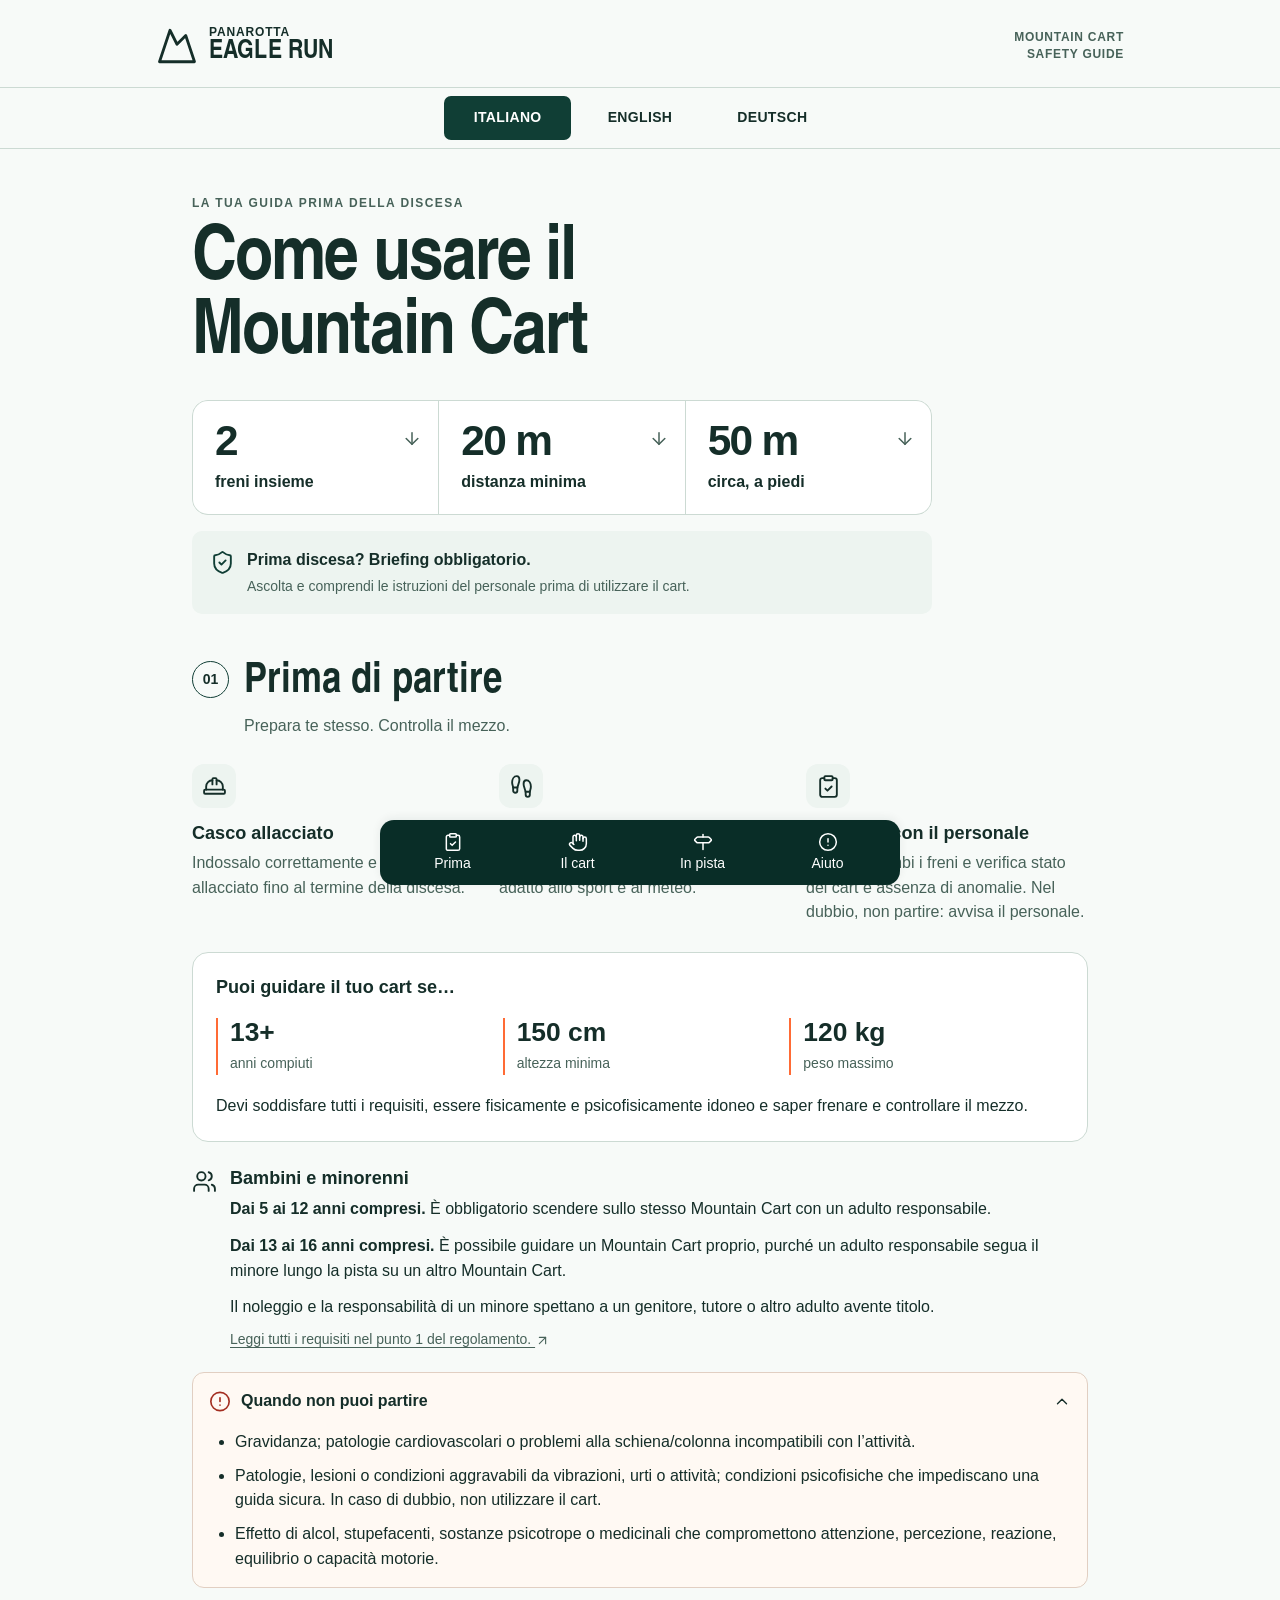
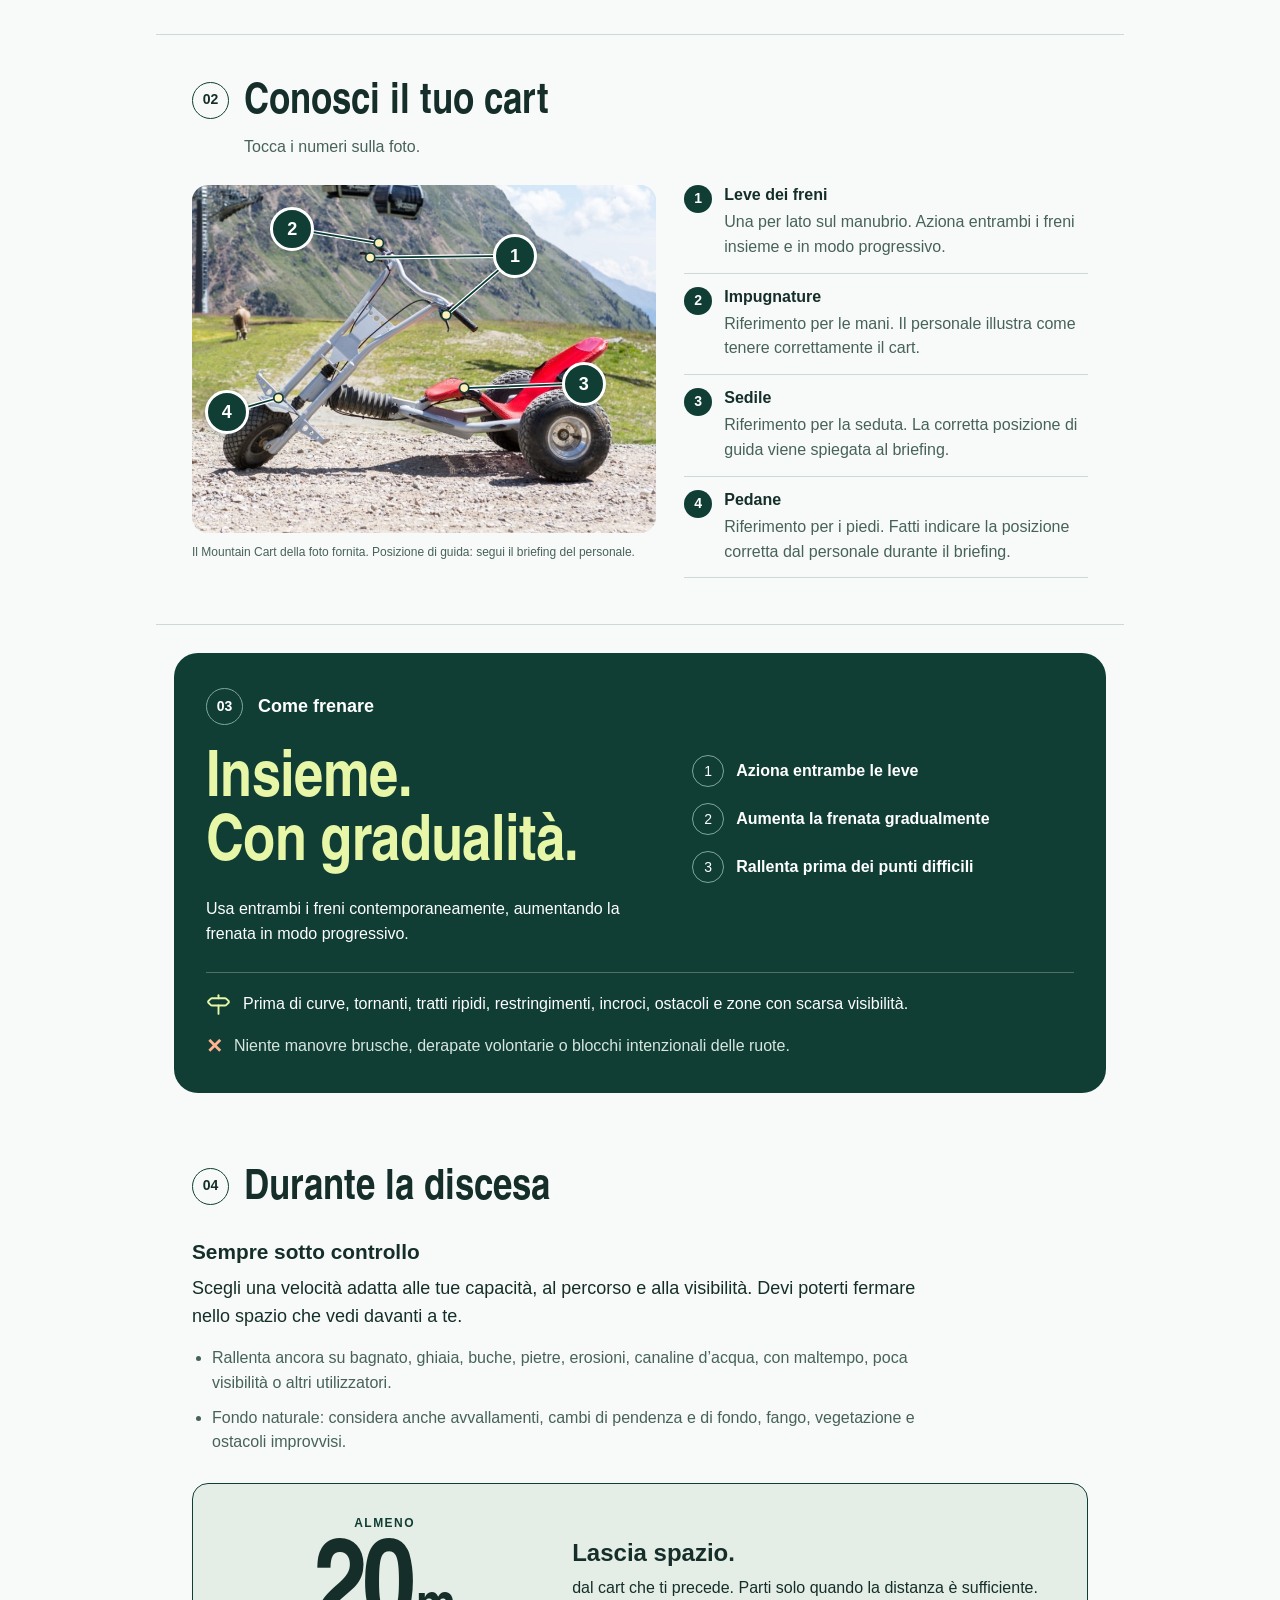
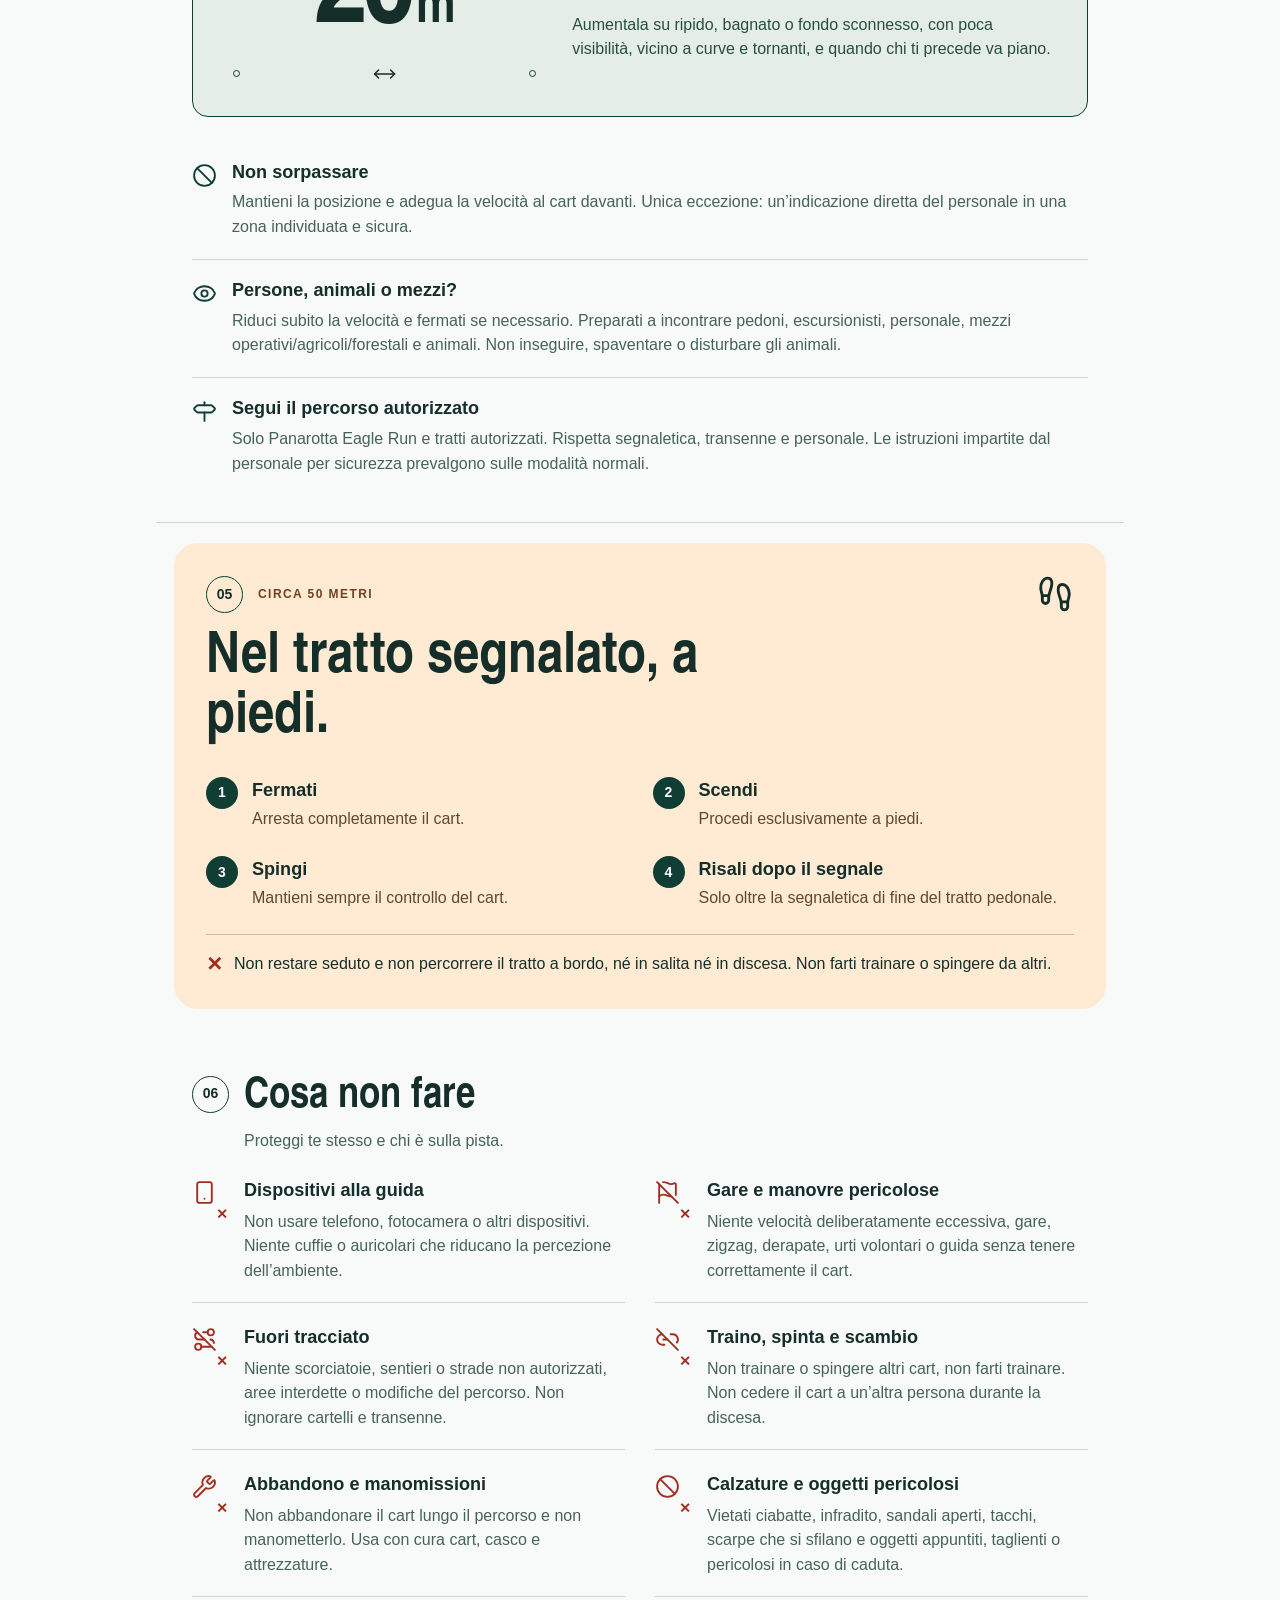
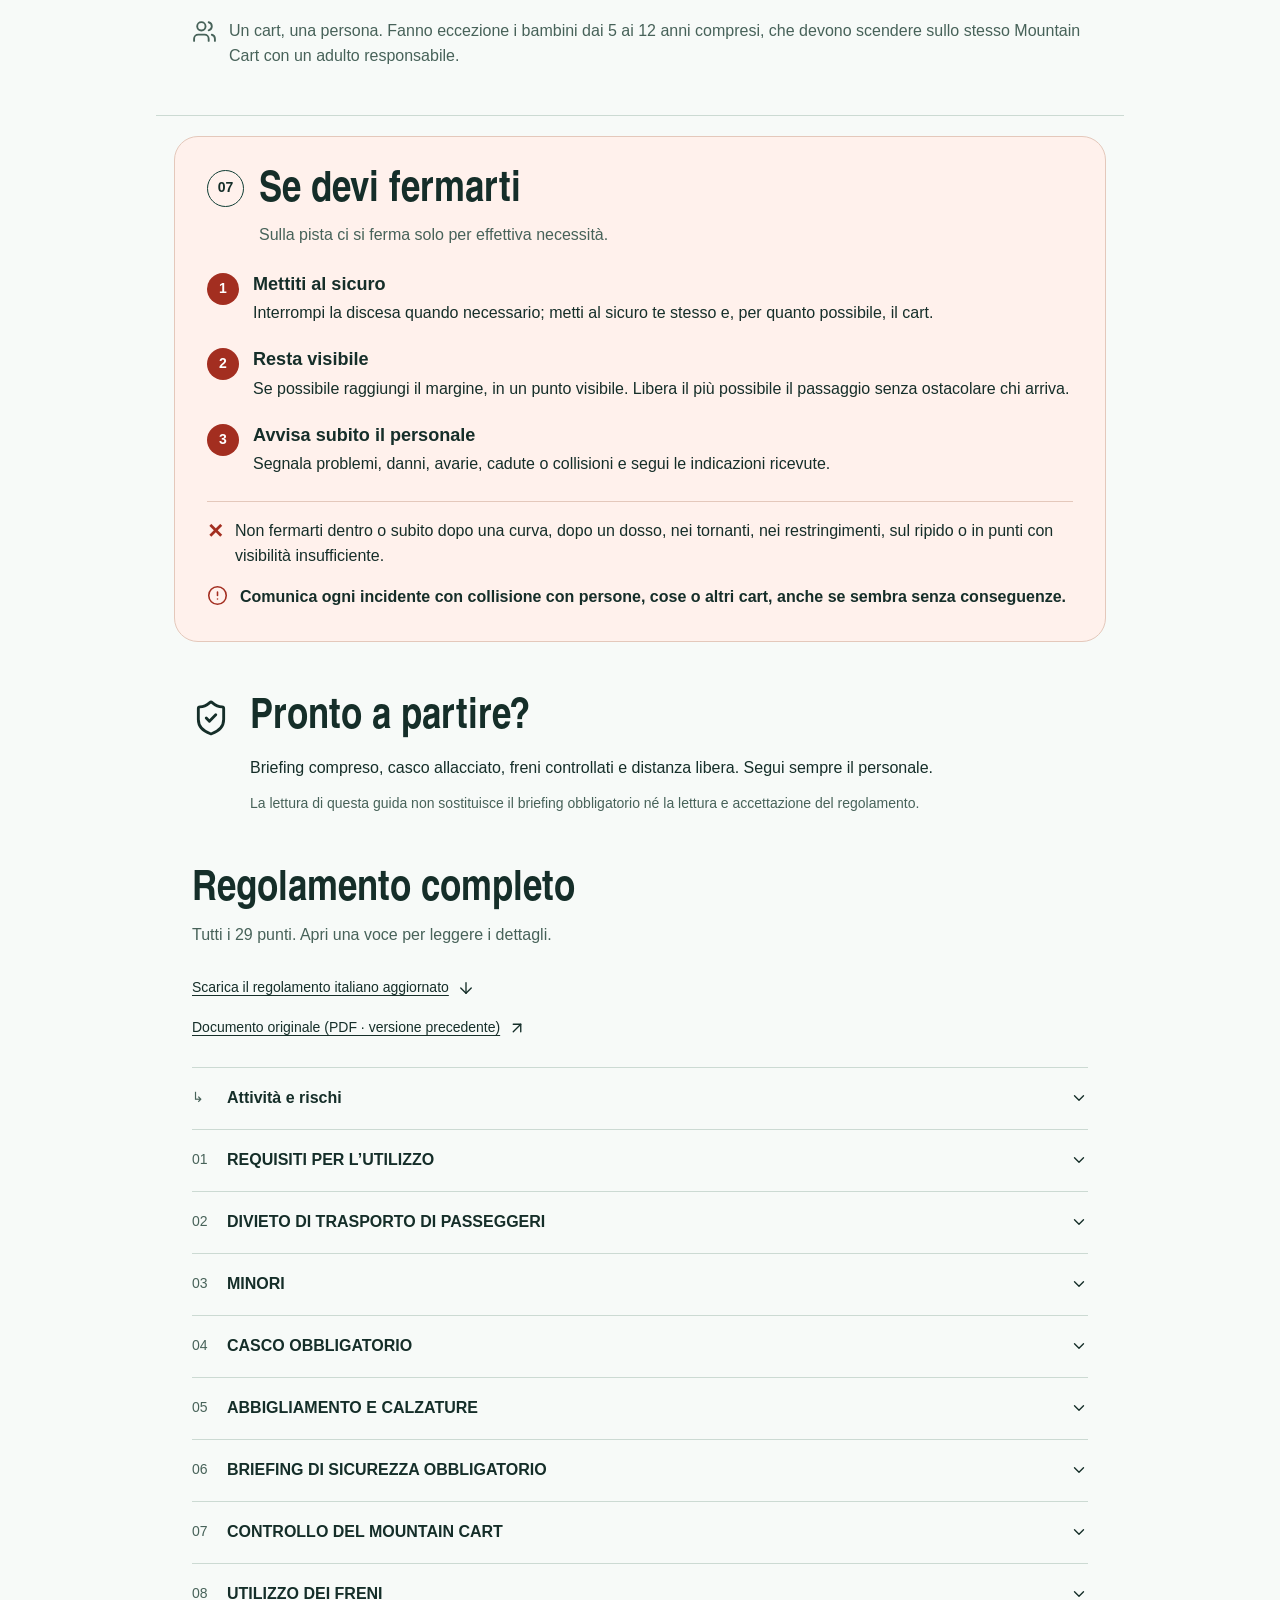
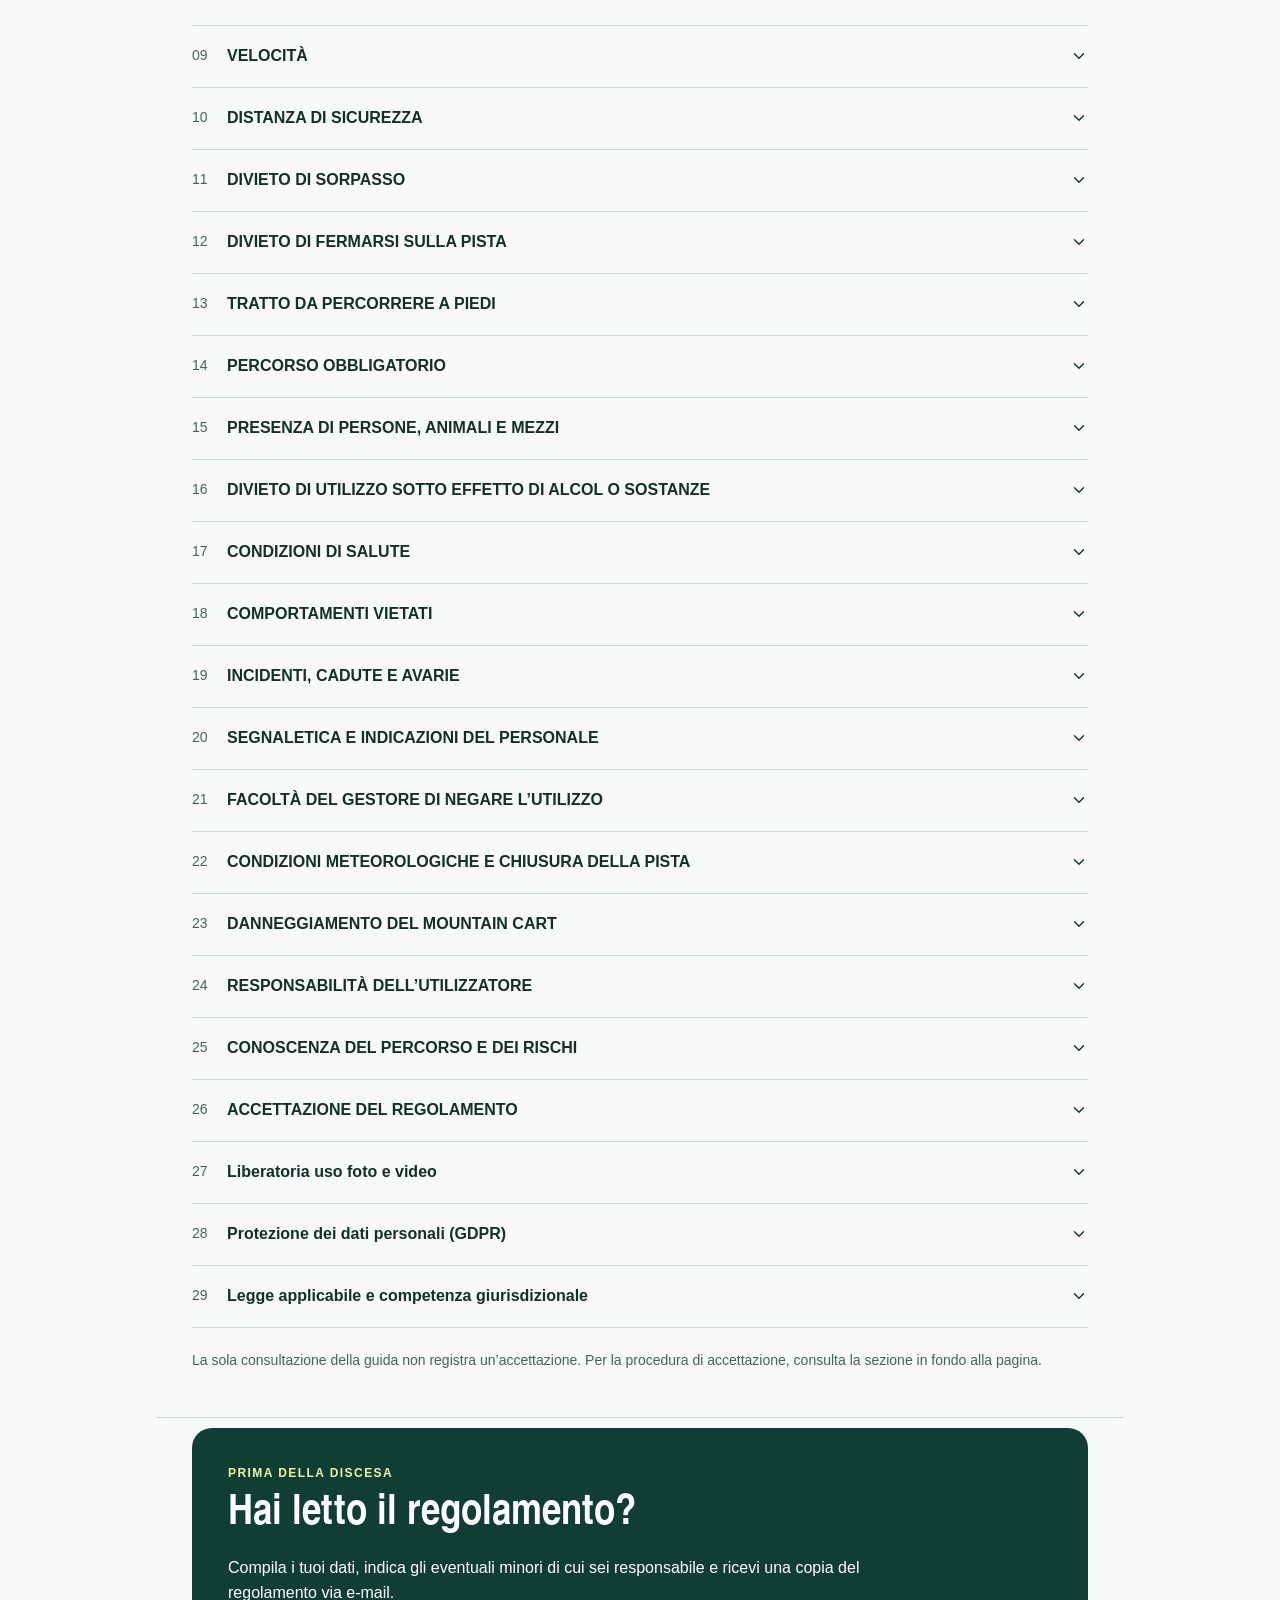
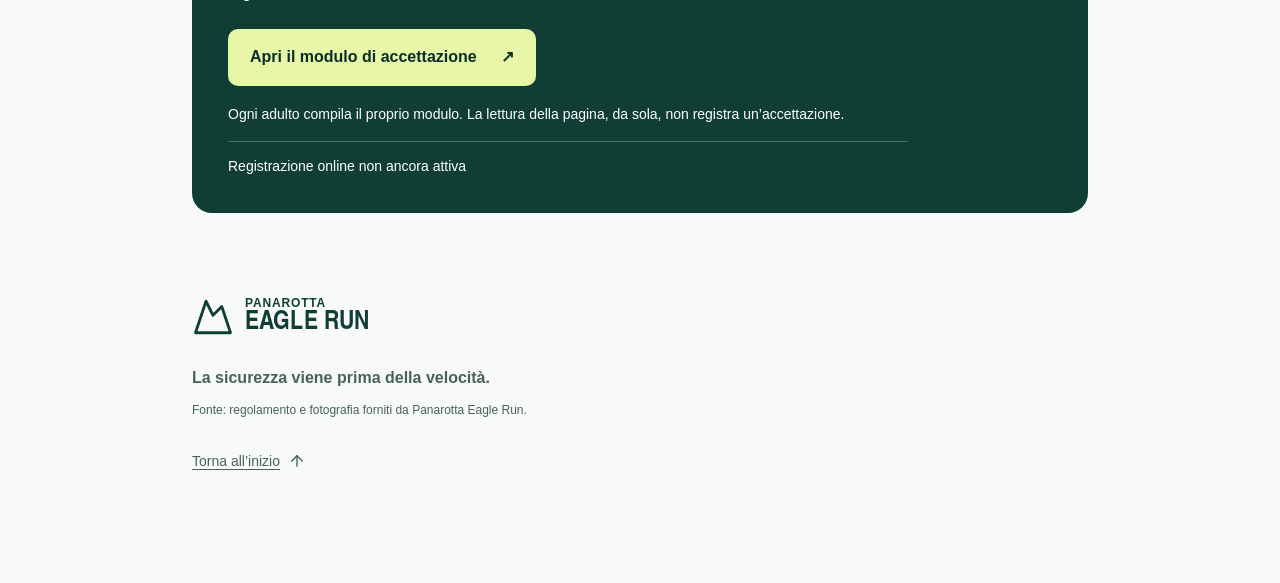
==== index.html @ 6f147e6d "Panarotta Eagle Run: guida, regolamento e modulo di accettazione con consenso foto/video" ====
<!doctype html>
<html lang="it">
<head><meta charset="utf-8"><meta name="viewport" content="width=device-width,initial-scale=1,viewport-fit=cover"><meta name="theme-color" content="#103e35"><meta name="description" content="Le istruzioni essenziali della Panarotta Eagle Run. Preparazione, freni, distanza e sicurezza, in tre lingue."><meta name="robots" content="noindex,nofollow"><title>Come usare il Mountain Cart | Panarotta Eagle Run</title><link rel="stylesheet" href="styles.css"><link rel="stylesheet" href="registration.css"><link rel="icon" href="assets/favicon.svg" type="image/svg+xml"></head>
<body id="top"><a class="skip-link" href="#before">Vai alle istruzioni</a>
<header class="masthead"><a href="index.html" class="brand" aria-label="Panarotta Eagle Run"><svg class="icon" viewBox="0 0 24 24" fill="none" stroke="currentColor" stroke-width="1.8" stroke-linecap="round" stroke-linejoin="round" aria-hidden="true"><path d="m8 3 4 8 5-5 5 15H2L8 3z"/></svg><span>PANAROTTA<strong>EAGLE RUN</strong></span></a><span class="masthead-label">MOUNTAIN CART<br>SAFETY GUIDE</span></header>
<div class="language-bar"><nav class="languages" aria-label="Italiano | English | Deutsch"><a lang="it" hreflang="it" href="index.html" aria-current="page">ITALIANO</a><a lang="en" hreflang="en" href="en.html">ENGLISH</a><a lang="de" hreflang="de" href="de.html">DEUTSCH</a></nav></div>
<main>
<section class="intro"><div class="eyebrow">LA TUA GUIDA PRIMA DELLA DISCESA</div><h1>Come usare il<br>Mountain Cart</h1><div class="quick-rules"><a href="#brakes"><strong>2</strong><span>freni insieme</span><svg class="icon" viewBox="0 0 24 24" fill="none" stroke="currentColor" stroke-width="1.8" stroke-linecap="round" stroke-linejoin="round" aria-hidden="true"><path d="M12 5v14"/><path d="m19 12-7 7-7-7"/></svg></a><a href="#distance"><strong>20 m</strong><span>distanza minima</span><svg class="icon" viewBox="0 0 24 24" fill="none" stroke="currentColor" stroke-width="1.8" stroke-linecap="round" stroke-linejoin="round" aria-hidden="true"><path d="M12 5v14"/><path d="m19 12-7 7-7-7"/></svg></a><a href="#walk"><strong>50 m</strong><span>circa, a piedi</span><svg class="icon" viewBox="0 0 24 24" fill="none" stroke="currentColor" stroke-width="1.8" stroke-linecap="round" stroke-linejoin="round" aria-hidden="true"><path d="M12 5v14"/><path d="m19 12-7 7-7-7"/></svg></a></div><a class="briefing" href="#before"><svg class="icon" viewBox="0 0 24 24" fill="none" stroke="currentColor" stroke-width="1.8" stroke-linecap="round" stroke-linejoin="round" aria-hidden="true"><path d="M20 13c0 5-3.5 7.5-7.66 8.95a1 1 0 0 1-.67-.01C7.5 20.5 4 18 4 13V6a1 1 0 0 1 1-1c2 0 4.5-1.2 6.24-2.72a1.17 1.17 0 0 1 1.52 0C14.51 3.81 17 5 19 5a1 1 0 0 1 1 1z"/><path d="m9 12 2 2 4-4"/></svg><span><strong>Prima discesa? Briefing obbligatorio.</strong><span>Ascolta e comprendi le istruzioni del personale prima di utilizzare il cart.</span></span></a></section>

<section id="before" class="section" data-source="1 2 3 4 5 6 7 16 17 26"><div class="section-heading"><span class="section-number">01</span><div><h2>Prima di partire</h2><p>Prepara te stesso. Controlla il mezzo.</p></div></div>
<div class="checklist "><article class="check-row"><span class="icon-tile"><svg class="icon" viewBox="0 0 24 24" fill="none" stroke="currentColor" stroke-width="1.8" stroke-linecap="round" stroke-linejoin="round" aria-hidden="true"><path d="M10 10V5a1 1 0 0 1 1-1h2a1 1 0 0 1 1 1v5"/><path d="M14 6a6 6 0 0 1 6 6v3"/><path d="M4 15v-3a6 6 0 0 1 6-6"/><rect x="2" y="15" width="20" height="4" rx="1"/></svg></span><div><h3>Casco allacciato</h3><p>Indossalo correttamente e tienilo allacciato fino al termine della discesa.</p></div><span class="tick" aria-hidden="true">✓</span></article><article class="check-row"><span class="icon-tile"><svg class="icon" viewBox="0 0 24 24" fill="none" stroke="currentColor" stroke-width="1.8" stroke-linecap="round" stroke-linejoin="round" aria-hidden="true"><path d="M4 16v-2.38C4 11.5 2.97 10.5 3 8c.03-2.72 1.49-6 4.5-6C9.37 2 10 3.8 10 5.5c0 3.11-2 5.66-2 8.68V16a2 2 0 1 1-4 0Z"/><path d="M20 20v-2.38c0-2.12 1.03-3.12 1-5.62-.03-2.72-1.49-6-4.5-6C14.63 6 14 7.8 14 9.5c0 3.11 2 5.66 2 8.68V20a2 2 0 1 0 4 0Z"/><path d="M16 17h4"/><path d="M4 13h4"/></svg></span><div><h3>Scarpe chiuse e robuste</h3><p>Ben fissate al piede. Abbigliamento adatto allo sport e al meteo.</p></div><span class="tick" aria-hidden="true">✓</span></article><article class="check-row"><span class="icon-tile"><svg class="icon" viewBox="0 0 24 24" fill="none" stroke="currentColor" stroke-width="1.8" stroke-linecap="round" stroke-linejoin="round" aria-hidden="true"><rect width="8" height="4" x="8" y="2" rx="1" ry="1"/><path d="M16 4h2a2 2 0 0 1 2 2v14a2 2 0 0 1-2 2H6a2 2 0 0 1-2-2V6a2 2 0 0 1 2-2h2"/><path d="m9 14 2 2 4-4"/></svg></span><div><h3>Controllo con il personale</h3><p>Prova entrambi i freni e verifica stato del cart e assenza di anomalie. Nel dubbio, non partire: avvisa il personale.</p></div><span class="tick" aria-hidden="true">✓</span></article></div>
<div class="requirements-panel"><h3>Puoi guidare il tuo cart se…</h3><div class="requirements"><div><strong>13+</strong><span>anni compiuti</span></div><div><strong>150 cm</strong><span>altezza minima</span></div><div><strong>120 kg</strong><span>peso massimo</span></div></div><p>Devi soddisfare tutti i requisiti, essere fisicamente e psicofisicamente idoneo e saper frenare e controllare il mezzo.</p></div>
<aside class="minors-note"><svg class="icon" viewBox="0 0 24 24" fill="none" stroke="currentColor" stroke-width="1.8" stroke-linecap="round" stroke-linejoin="round" aria-hidden="true"><path d="M16 21v-2a4 4 0 0 0-4-4H6a4 4 0 0 0-4 4v2"/><path d="M16 3.128a4 4 0 0 1 0 7.744"/><path d="M22 21v-2a4 4 0 0 0-3-3.87"/><circle cx="9" cy="7" r="4"/></svg><div><h3>Bambini e minorenni</h3><p><strong>Dai 5 ai 12 anni compresi.</strong> È obbligatorio scendere sullo stesso Mountain Cart con un adulto responsabile.</p><p><strong>Dai 13 ai 16 anni compresi.</strong> È possibile guidare un Mountain Cart proprio, purché un adulto responsabile segua il minore lungo la pista su un altro Mountain Cart.</p><p>Il noleggio e la responsabilità di un minore spettano a un genitore, tutore o altro adulto avente titolo.</p><a href="#rule-1" data-open-rule="1">Leggi tutti i requisiti nel punto 1 del regolamento. <svg class="icon" viewBox="0 0 24 24" fill="none" stroke="currentColor" stroke-width="1.8" stroke-linecap="round" stroke-linejoin="round" aria-hidden="true"><path d="M7 7h10v10"/><path d="M7 17 17 7"/></svg></a></div></aside>
<details class="health" open><summary><svg class="icon" viewBox="0 0 24 24" fill="none" stroke="currentColor" stroke-width="1.8" stroke-linecap="round" stroke-linejoin="round" aria-hidden="true"><circle cx="12" cy="12" r="10"/><line x1="12" x2="12" y1="8" y2="12"/><line x1="12" x2="12.01" y1="16" y2="16"/></svg><span>Quando non puoi partire</span><svg class="icon" viewBox="0 0 24 24" fill="none" stroke="currentColor" stroke-width="1.8" stroke-linecap="round" stroke-linejoin="round" aria-hidden="true"><path d="m6 9 6 6 6-6"/></svg></summary><div><ul><li>Gravidanza; patologie cardiovascolari o problemi alla schiena/colonna incompatibili con l’attività.</li><li>Patologie, lesioni o condizioni aggravabili da vibrazioni, urti o attività; condizioni psicofisiche che impediscano una guida sicura. In caso di dubbio, non utilizzare il cart.</li><li>Effetto di alcol, stupefacenti, sostanze psicotrope o medicinali che compromettono attenzione, percezione, reazione, equilibrio o capacità motorie.</li></ul></div></details>
</section>

<section id="cart" class="section" data-source="6 8 18"><div class="section-heading"><span class="section-number">02</span><div><h2>Conosci il tuo cart</h2><p>Tocca i numeri sulla foto.</p></div></div><div class="cart-layout"><figure class="cart-figure"><div class="photo-canvas">
 <svg class="photo-image" viewBox="320 240 800 600" role="img" aria-label="Mountain Cart della foto fornita, con telaio metallico, sedile rosso, manubrio, due leve freno e pedane anteriori."><image href="assets/mountain-cart.jpeg" width="1200" height="855"/>
 <g fill="none" stroke="#fff" stroke-width="7" stroke-linecap="round"><path d="M877 362L758 464M877 362L627 365M493 315L642 340M995 582L789 590M380 632L469 607"/></g>
 <g fill="none" stroke="#0a3b35" stroke-width="3" stroke-linecap="round"><path d="M877 362L758 464M877 362L627 365M493 315L642 340M995 582L789 590M380 632L469 607"/></g>
 <g fill="#ffefbb" stroke="#123e35" stroke-width="3"><circle cx="758" cy="464" r="8"/><circle cx="627" cy="365" r="8"/><circle cx="642" cy="340" r="8"/><circle cx="789" cy="590" r="8"/><circle cx="469" cy="607" r="8"/></g></svg>
 <a class="photo-marker" href="#part-1" style="left:69.6%;top:20.3%" aria-label="1: Leve dei freni">1</a><a class="photo-marker" href="#part-2" style="left:21.6%;top:12.5%" aria-label="2: Impugnature">2</a><a class="photo-marker" href="#part-3" style="left:84.4%;top:57%" aria-label="3: Sedile">3</a><a class="photo-marker" href="#part-4" style="left:7.5%;top:65.3%" aria-label="4: Pedane">4</a>
 </div><figcaption>Il Mountain Cart della foto fornita. Posizione di guida: segui il briefing del personale.</figcaption></figure><ol class="parts-list"><li id="part-1" tabindex="-1"><span class="part-number">1</span><div><h3>Leve dei freni</h3><p>Una per lato sul manubrio. Aziona entrambi i freni insieme e in modo progressivo.</p></div></li><li id="part-2" tabindex="-1"><span class="part-number">2</span><div><h3>Impugnature</h3><p>Riferimento per le mani. Il personale illustra come tenere correttamente il cart.</p></div></li><li id="part-3" tabindex="-1"><span class="part-number">3</span><div><h3>Sedile</h3><p>Riferimento per la seduta. La corretta posizione di guida viene spiegata al briefing.</p></div></li><li id="part-4" tabindex="-1"><span class="part-number">4</span><div><h3>Pedane</h3><p>Riferimento per i piedi. Fatti indicare la posizione corretta dal personale durante il briefing.</p></div></li></ol></div></section>

<section id="brakes" class="section brake-section" data-source="8"><div class="section-heading"><span class="section-number">03</span><h2>Come frenare</h2></div><div class="brake-layout"><div><h3 class="brake-headline">Insieme.<br>Con gradualità.</h3><p>Usa entrambi i freni contemporaneamente, aumentando la frenata in modo progressivo.</p></div><div class="brake-sequence"><div><span>1</span><strong>Aziona entrambe le leve</strong></div><div><span>2</span><strong>Aumenta la frenata gradualmente</strong></div><div><span>3</span><strong>Rallenta prima dei punti difficili</strong></div></div></div><div class="brake-before"><svg class="icon" viewBox="0 0 24 24" fill="none" stroke="currentColor" stroke-width="1.8" stroke-linecap="round" stroke-linejoin="round" aria-hidden="true"><path d="M12 13v8"/><path d="M12 3v3"/><path d="M2.354 10.354a1.207 1.207 0 0 1 0-1.708l2.06-2.06A2 2 0 0 1 5.828 6h12.344a2 2 0 0 1 1.414.586l2.06 2.06a1.207 1.207 0 0 1 0 1.708l-2.06 2.06a2 2 0 0 1-1.414.586H5.828a2 2 0 0 1-1.414-.586z"/></svg><p>Prima di curve, tornanti, tratti ripidi, restringimenti, incroci, ostacoli e zone con scarsa visibilità.</p></div><p class="no-line"><span aria-hidden="true">✕</span>Niente manovre brusche, derapate volontarie o blocchi intenzionali delle ruote.</p></section>

<section id="descent" class="section" data-source="9 10 11 14 15 20 25"><div class="section-heading"><span class="section-number">04</span><div><h2>Durante la discesa</h2></div></div><div class="speed-block"><h3>Sempre sotto controllo</h3><p>Scegli una velocità adatta alle tue capacità, al percorso e alla visibilità. Devi poterti fermare nello spazio che vedi davanti a te.</p><ul><li>Rallenta ancora su bagnato, ghiaia, buche, pietre, erosioni, canaline d’acqua, con maltempo, poca visibilità o altri utilizzatori.</li><li>Fondo naturale: considera anche avvallamenti, cambi di pendenza e di fondo, fango, vegetazione e ostacoli improvvisi.</li></ul></div>
<div id="distance" class="distance-panel"><div class="distance-core"><span class="eyebrow">ALMENO</span><strong>20<span>m</span></strong><div class="distance-line"><span></span><svg class="icon" viewBox="0 0 24 24" fill="none" stroke="currentColor" stroke-width="1.8" stroke-linecap="round" stroke-linejoin="round" aria-hidden="true"><path d="m18 8 4 4-4 4"/><path d="M2 12h20"/><path d="m6 8-4 4 4 4"/></svg><span></span></div></div><div><h3>Lascia spazio.</h3><p>dal cart che ti precede. Parti solo quando la distanza è sufficiente.</p><p class="distance-more">Aumentala su ripido, bagnato o fondo sconnesso, con poca visibilità, vicino a curve e tornanti, e quando chi ti precede va piano.</p></div></div>
<div class="trail-rules"><article><svg class="icon" viewBox="0 0 24 24" fill="none" stroke="currentColor" stroke-width="1.8" stroke-linecap="round" stroke-linejoin="round" aria-hidden="true"><circle cx="12" cy="12" r="10"/><path d="M4.929 4.929 19.07 19.071"/></svg><div><h3>Non sorpassare</h3><p>Mantieni la posizione e adegua la velocità al cart davanti. Unica eccezione: un’indicazione diretta del personale in una zona individuata e sicura.</p></div></article><article><svg class="icon" viewBox="0 0 24 24" fill="none" stroke="currentColor" stroke-width="1.8" stroke-linecap="round" stroke-linejoin="round" aria-hidden="true"><path d="M2.062 12.348a1 1 0 0 1 0-.696 10.75 10.75 0 0 1 19.876 0 1 1 0 0 1 0 .696 10.75 10.75 0 0 1-19.876 0"/><circle cx="12" cy="12" r="3"/></svg><div><h3>Persone, animali o mezzi?</h3><p>Riduci subito la velocità e fermati se necessario. Preparati a incontrare pedoni, escursionisti, personale, mezzi operativi/agricoli/forestali e animali. Non inseguire, spaventare o disturbare gli animali.</p></div></article><article><svg class="icon" viewBox="0 0 24 24" fill="none" stroke="currentColor" stroke-width="1.8" stroke-linecap="round" stroke-linejoin="round" aria-hidden="true"><path d="M12 13v8"/><path d="M12 3v3"/><path d="M2.354 10.354a1.207 1.207 0 0 1 0-1.708l2.06-2.06A2 2 0 0 1 5.828 6h12.344a2 2 0 0 1 1.414.586l2.06 2.06a1.207 1.207 0 0 1 0 1.708l-2.06 2.06a2 2 0 0 1-1.414.586H5.828a2 2 0 0 1-1.414-.586z"/></svg><div><h3>Segui il percorso autorizzato</h3><p>Solo Panarotta Eagle Run e tratti autorizzati. Rispetta segnaletica, transenne e personale. Le istruzioni impartite dal personale per sicurezza prevalgono sulle modalità normali.</p></div></article></div></section>

<section id="walk" class="section walk-section" data-source="13"><div class="section-heading"><span class="section-number">05</span><span class="eyebrow">CIRCA 50 METRI</span><svg class="icon" viewBox="0 0 24 24" fill="none" stroke="currentColor" stroke-width="1.8" stroke-linecap="round" stroke-linejoin="round" aria-hidden="true"><path d="M4 16v-2.38C4 11.5 2.97 10.5 3 8c.03-2.72 1.49-6 4.5-6C9.37 2 10 3.8 10 5.5c0 3.11-2 5.66-2 8.68V16a2 2 0 1 1-4 0Z"/><path d="M20 20v-2.38c0-2.12 1.03-3.12 1-5.62-.03-2.72-1.49-6-4.5-6C14.63 6 14 7.8 14 9.5c0 3.11 2 5.66 2 8.68V20a2 2 0 1 0 4 0Z"/><path d="M16 17h4"/><path d="M4 13h4"/></svg></div><h2>Nel tratto segnalato, a piedi.</h2><ol class="walk-steps"><li><span>1</span><div><h3>Fermati</h3><p>Arresta completamente il cart.</p></div></li><li><span>2</span><div><h3>Scendi</h3><p>Procedi esclusivamente a piedi.</p></div></li><li><span>3</span><div><h3>Spingi</h3><p>Mantieni sempre il controllo del cart.</p></div></li><li><span>4</span><div><h3>Risali dopo il segnale</h3><p>Solo oltre la segnaletica di fine del tratto pedonale.</p></div></li></ol><p class="no-line"><span aria-hidden="true">✕</span>Non restare seduto e non percorrere il tratto a bordo, né in salita né in discesa. Non farti trainare o spingere da altri.</p></section>

<section id="dont" class="section" data-source="2 5 8 11 13 14 16 18 23"><div class="section-heading"><span class="section-number">06</span><div><h2>Cosa non fare</h2><p>Proteggi te stesso e chi è sulla pista.</p></div></div><div class="bans-grid"><article class="ban-card"><span class="ban-icon"><svg class="icon" viewBox="0 0 24 24" fill="none" stroke="currentColor" stroke-width="1.8" stroke-linecap="round" stroke-linejoin="round" aria-hidden="true"><rect width="14" height="20" x="5" y="2" rx="2" ry="2"/><path d="M12 18h.01"/></svg><span aria-hidden="true">✕</span></span><div><h3>Dispositivi alla guida</h3><p>Non usare telefono, fotocamera o altri dispositivi. Niente cuffie o auricolari che riducano la percezione dell’ambiente.</p></div></article><article class="ban-card"><span class="ban-icon"><svg class="icon" viewBox="0 0 24 24" fill="none" stroke="currentColor" stroke-width="1.8" stroke-linecap="round" stroke-linejoin="round" aria-hidden="true"><path d="M16 16c-3 0-5-2-8-2a6 6 0 0 0-4 1.528"/><path d="m2 2 20 20"/><path d="M4 22V4"/><path d="M7.656 2H8c3 0 5 2 7.333 2q2 0 3.067-.8A1 1 0 0 1 20 4v10.347"/></svg><span aria-hidden="true">✕</span></span><div><h3>Gare e manovre pericolose</h3><p>Niente velocità deliberatamente eccessiva, gare, zigzag, derapate, urti volontari o guida senza tenere correttamente il cart.</p></div></article><article class="ban-card"><span class="ban-icon"><svg class="icon" viewBox="0 0 24 24" fill="none" stroke="currentColor" stroke-width="1.8" stroke-linecap="round" stroke-linejoin="round" aria-hidden="true"><circle cx="6" cy="19" r="3"/><path d="M9 19h8.5c.4 0 .9-.1 1.3-.2"/><path d="M5.2 5.2A3.5 3.53 0 0 0 6.5 12H12"/><path d="m2 2 20 20"/><path d="M21 15.3a3.5 3.5 0 0 0-3.3-3.3"/><path d="M15 5h-4.3"/><circle cx="18" cy="5" r="3"/></svg><span aria-hidden="true">✕</span></span><div><h3>Fuori tracciato</h3><p>Niente scorciatoie, sentieri o strade non autorizzati, aree interdette o modifiche del percorso. Non ignorare cartelli e transenne.</p></div></article><article class="ban-card"><span class="ban-icon"><svg class="icon" viewBox="0 0 24 24" fill="none" stroke="currentColor" stroke-width="1.8" stroke-linecap="round" stroke-linejoin="round" aria-hidden="true"><path d="M9 17H7A5 5 0 0 1 7 7"/><path d="M15 7h2a5 5 0 0 1 4 8"/><line x1="8" x2="12" y1="12" y2="12"/><line x1="2" x2="22" y1="2" y2="22"/></svg><span aria-hidden="true">✕</span></span><div><h3>Traino, spinta e scambio</h3><p>Non trainare o spingere altri cart, non farti trainare. Non cedere il cart a un’altra persona durante la discesa.</p></div></article><article class="ban-card"><span class="ban-icon"><svg class="icon" viewBox="0 0 24 24" fill="none" stroke="currentColor" stroke-width="1.8" stroke-linecap="round" stroke-linejoin="round" aria-hidden="true"><path d="M14.7 6.3a1 1 0 0 0 0 1.4l1.6 1.6a1 1 0 0 0 1.4 0l3.106-3.105c.32-.322.863-.22.983.218a6 6 0 0 1-8.259 7.057l-7.91 7.91a1 1 0 0 1-2.999-3l7.91-7.91a6 6 0 0 1 7.057-8.259c.438.12.54.662.219.984z"/></svg><span aria-hidden="true">✕</span></span><div><h3>Abbandono e manomissioni</h3><p>Non abbandonare il cart lungo il percorso e non manometterlo. Usa con cura cart, casco e attrezzature.</p></div></article><article class="ban-card"><span class="ban-icon"><svg class="icon" viewBox="0 0 24 24" fill="none" stroke="currentColor" stroke-width="1.8" stroke-linecap="round" stroke-linejoin="round" aria-hidden="true"><circle cx="12" cy="12" r="10"/><path d="M4.929 4.929 19.07 19.071"/></svg><span aria-hidden="true">✕</span></span><div><h3>Calzature e oggetti pericolosi</h3><p>Vietati ciabatte, infradito, sandali aperti, tacchi, scarpe che si sfilano e oggetti appuntiti, taglienti o pericolosi in caso di caduta.</p></div></article></div><p class="passengers"><svg class="icon" viewBox="0 0 24 24" fill="none" stroke="currentColor" stroke-width="1.8" stroke-linecap="round" stroke-linejoin="round" aria-hidden="true"><path d="M16 21v-2a4 4 0 0 0-4-4H6a4 4 0 0 0-4 4v2"/><path d="M16 3.128a4 4 0 0 1 0 7.744"/><path d="M22 21v-2a4 4 0 0 0-3-3.87"/><circle cx="9" cy="7" r="4"/></svg>Un cart, una persona. Fanno eccezione i bambini dai 5 ai 12 anni compresi, che devono scendere sullo stesso Mountain Cart con un adulto responsabile.</p></section>

<section id="help" class="section help-section" data-source="12 19 23"><div class="section-heading"><span class="section-number">07</span><div><h2>Se devi fermarti</h2><p>Sulla pista ci si ferma solo per effettiva necessità.</p></div></div><ol class="help-steps"><li><span>1</span><div><h3>Mettiti al sicuro</h3><p>Interrompi la discesa quando necessario; metti al sicuro te stesso e, per quanto possibile, il cart.</p></div></li><li><span>2</span><div><h3>Resta visibile</h3><p>Se possibile raggiungi il margine, in un punto visibile. Libera il più possibile il passaggio senza ostacolare chi arriva.</p></div></li><li><span>3</span><div><h3>Avvisa subito il personale</h3><p>Segnala problemi, danni, avarie, cadute o collisioni e segui le indicazioni ricevute.</p></div></li></ol><p class="no-line"><span aria-hidden="true">✕</span>Non fermarti dentro o subito dopo una curva, dopo un dosso, nei tornanti, nei restringimenti, sul ripido o in punti con visibilità insufficiente.</p><p class="incident-note"><svg class="icon" viewBox="0 0 24 24" fill="none" stroke="currentColor" stroke-width="1.8" stroke-linecap="round" stroke-linejoin="round" aria-hidden="true"><circle cx="12" cy="12" r="10"/><line x1="12" x2="12" y1="8" y2="12"/><line x1="12" x2="12.01" y1="16" y2="16"/></svg>Comunica ogni incidente con collisione con persone, cose o altri cart, anche se sembra senza conseguenze.</p></section>

<section class="ready-section" data-source="4 6 7 10 20 26"><svg class="icon" viewBox="0 0 24 24" fill="none" stroke="currentColor" stroke-width="1.8" stroke-linecap="round" stroke-linejoin="round" aria-hidden="true"><path d="M20 13c0 5-3.5 7.5-7.66 8.95a1 1 0 0 1-.67-.01C7.5 20.5 4 18 4 13V6a1 1 0 0 1 1-1c2 0 4.5-1.2 6.24-2.72a1.17 1.17 0 0 1 1.52 0C14.51 3.81 17 5 19 5a1 1 0 0 1 1 1z"/><path d="m9 12 2 2 4-4"/></svg><div><h2>Pronto a partire?</h2><p>Briefing compreso, casco allacciato, freni controllati e distanza libera. Segui sempre il personale.</p><p class="muted">La lettura di questa guida non sostituisce il briefing obbligatorio né la lettura e accettazione del regolamento.</p></div></section>

<section id="rules" class="section regulations"><div class="section-heading"><div><h2>Regolamento completo</h2><p>Tutti i 29 punti. Apri una voce per leggere i dettagli.</p></div></div><div class="source-links"><a href="assets/regolamento-trascrizione.md" download>Scarica il regolamento italiano aggiornato <svg class="icon" viewBox="0 0 24 24" fill="none" stroke="currentColor" stroke-width="1.8" stroke-linecap="round" stroke-linejoin="round" aria-hidden="true"><path d="M12 5v14"/><path d="m19 12-7 7-7-7"/></svg></a><a href="assets/regolamento-originale.pdf" target="_blank" rel="noopener">Documento originale (PDF · versione precedente) <svg class="icon" viewBox="0 0 24 24" fill="none" stroke="currentColor" stroke-width="1.8" stroke-linecap="round" stroke-linejoin="round" aria-hidden="true"><path d="M7 7h10v10"/><path d="M7 17 17 7"/></svg></a></div><details class="rule"><summary><span class="rule-number">↳</span><span>Attività e rischi</span><svg class="icon" viewBox="0 0 24 24" fill="none" stroke="currentColor" stroke-width="1.8" stroke-linecap="round" stroke-linejoin="round" aria-hidden="true"><path d="m6 9 6 6 6-6"/></svg></summary><div class="rule-body"><p>Attività sportivo-ricreativa in ambiente montano, con rischi di caduta, collisione e infortunio. Fondo naturale prevalentemente sterrato e ghiaioso, con buche, sassi, erosioni, canaline, avvallamenti, pendenze e altri ostacoli. Guida con prudenza e responsabilità, adeguando la velocità alle tue capacità, al percorso, alla visibilità e alle altre persone. La presa in consegna comporta presa visione e accettazione del regolamento.</p></div></details><details class="rule" id="rule-1" data-source="1"><summary><span class="rule-number">01</span><span>REQUISITI PER L’UTILIZZO</span><svg class="icon" viewBox="0 0 24 24" fill="none" stroke="currentColor" stroke-width="1.8" stroke-linecap="round" stroke-linejoin="round" aria-hidden="true"><path d="m6 9 6 6 6-6"/></svg></summary><div class="rule-body"><p>La guida di un proprio Mountain Cart è consentita esclusivamente a persone che:</p><p>abbiano compiuto almeno 13 anni; abbiano un’altezza minima di 150 cm; abbiano un peso non superiore a 120 kg; siano fisicamente e psicofisicamente idonee alla conduzione del mezzo; siano in grado di utilizzare correttamente i freni e controllare autonomamente il Mountain Cart.</p><p>Età e altezza costituiscono requisiti cumulativi: devono pertanto essere rispettati entrambi.</p><p>I bambini dai 5 ai 12 anni compresi devono scendere sullo stesso Mountain Cart con un adulto responsabile.</p><p>I ragazzi dai 13 ai 16 anni compresi possono guidare un Mountain Cart proprio, purché un adulto responsabile li segua lungo la pista su un altro Mountain Cart.</p><p>È vietato affidare un Mountain Cart a persone che non soddisfino i requisiti sopra indicati.</p></div></details><details class="rule" id="rule-2" data-source="2"><summary><span class="rule-number">02</span><span>DIVIETO DI TRASPORTO DI PASSEGGERI</span><svg class="icon" viewBox="0 0 24 24" fill="none" stroke="currentColor" stroke-width="1.8" stroke-linecap="round" stroke-linejoin="round" aria-hidden="true"><path d="m6 9 6 6 6-6"/></svg></summary><div class="rule-body"><p>Ogni Mountain Cart può essere utilizzato da una sola persona, a eccezione dei bambini dai 5 ai 12 anni compresi, che devono scendere sullo stesso Mountain Cart con un adulto responsabile, come indicato al punto 1.</p></div></details><details class="rule" id="rule-3" data-source="3"><summary><span class="rule-number">03</span><span>MINORI</span><svg class="icon" viewBox="0 0 24 24" fill="none" stroke="currentColor" stroke-width="1.8" stroke-linecap="round" stroke-linejoin="round" aria-hidden="true"><path d="m6 9 6 6 6-6"/></svg></summary><div class="rule-body"><p>Il noleggio e l’assunzione di responsabilità per un utilizzatore minorenne devono essere effettuati da un genitore, tutore o altro adulto avente titolo.</p><p>L’adulto responsabile dichiara di avere verificato che il minore possieda i requisiti fisici, tecnici e psicomotori necessari per la conduzione del Mountain Cart.</p><p>Il personale può comunque negare l’accesso alla pista a un minore qualora ritenga che non sia in grado di controllare il mezzo in condizioni di sicurezza.</p></div></details><details class="rule" id="rule-4" data-source="4"><summary><span class="rule-number">04</span><span>CASCO OBBLIGATORIO</span><svg class="icon" viewBox="0 0 24 24" fill="none" stroke="currentColor" stroke-width="1.8" stroke-linecap="round" stroke-linejoin="round" aria-hidden="true"><path d="m6 9 6 6 6-6"/></svg></summary><div class="rule-body"><p>Durante l’intera percorrenza della pista è obbligatorio indossare correttamente il casco.</p><p>Il casco deve essere allacciato prima della partenza e mantenuto allacciato fino al termine della discesa.</p><p>È vietato iniziare o proseguire la discesa senza casco.</p></div></details><details class="rule" id="rule-5" data-source="5"><summary><span class="rule-number">05</span><span>ABBIGLIAMENTO E CALZATURE</span><svg class="icon" viewBox="0 0 24 24" fill="none" stroke="currentColor" stroke-width="1.8" stroke-linecap="round" stroke-linejoin="round" aria-hidden="true"><path d="m6 9 6 6 6-6"/></svg></summary><div class="rule-body"><p>È obbligatorio indossare scarpe chiuse, robuste e saldamente fissate al piede.</p><p>Sono vietati:</p><p>ciabatte; infradito; sandali aperti; scarpe con tacco; calzature che possano sfilarsi facilmente durante la guida.</p><p>È inoltre vietato portare addosso oggetti appuntiti, taglienti o comunque potenzialmente pericolosi in caso di caduta.</p><p>Si raccomanda un abbigliamento adeguato all’attività sportiva e alle condizioni meteorologiche.</p></div></details><details class="rule" id="rule-6" data-source="6"><summary><span class="rule-number">06</span><span>BRIEFING DI SICUREZZA OBBLIGATORIO</span><svg class="icon" viewBox="0 0 24 24" fill="none" stroke="currentColor" stroke-width="1.8" stroke-linecap="round" stroke-linejoin="round" aria-hidden="true"><path d="m6 9 6 6 6-6"/></svg></summary><div class="rule-body"><p>Prima della prima discesa ogni utilizzatore deve partecipare al briefing di sicurezza impartito dal personale.</p><p>Durante il briefing vengono illustrati almeno i seguenti aspetti:</p><p>modalità di utilizzo del Mountain Cart; funzionamento dei freni; corretta posizione di guida; comportamento da tenere lungo la pista; gestione della velocità; distanza di sicurezza; modalità di arresto; segnaletica presente sul percorso; comportamento da adottare nel tratto da percorrere a piedi; procedure da seguire in caso di incidente o avaria.</p><p>Non è consentito utilizzare il Mountain Cart senza avere ricevuto e compreso le istruzioni di sicurezza.</p></div></details><details class="rule" id="rule-7" data-source="7"><summary><span class="rule-number">07</span><span>CONTROLLO DEL MOUNTAIN CART</span><svg class="icon" viewBox="0 0 24 24" fill="none" stroke="currentColor" stroke-width="1.8" stroke-linecap="round" stroke-linejoin="round" aria-hidden="true"><path d="m6 9 6 6 6-6"/></svg></summary><div class="rule-body"><p>Prima della partenza l’utilizzatore deve verificare, con il supporto del personale:</p><p>il corretto funzionamento di entrambi i freni; lo stato generale del Mountain Cart; l’assenza di anomalie evidenti.</p><p>In caso di dubbio, anomalia o malfunzionamento, il Mountain Cart non deve essere utilizzato e deve essere immediatamente segnalato al personale.</p><p>Prendendo in consegna il Mountain Cart, l’utilizzatore dichiara di averne verificato il funzionamento.</p></div></details><details class="rule" id="rule-8" data-source="8"><summary><span class="rule-number">08</span><span>UTILIZZO DEI FRENI</span><svg class="icon" viewBox="0 0 24 24" fill="none" stroke="currentColor" stroke-width="1.8" stroke-linecap="round" stroke-linejoin="round" aria-hidden="true"><path d="m6 9 6 6 6-6"/></svg></summary><div class="rule-body"><p>Il Mountain Cart dispone di sistemi frenanti che devono essere utilizzati correttamente.</p><p>Durante la frenata devono essere utilizzati entrambi i freni contemporaneamente e in modo progressivo.</p><p>Sono vietate manovre brusche, volontarie derapate, blocchi intenzionali delle ruote o altre condotte che possano determinare la perdita di controllo del mezzo.</p><p>La velocità deve essere ridotta prima di curve, tornanti, tratti ripidi, restringimenti, incroci, ostacoli e zone con scarsa visibilità.</p></div></details><details class="rule" id="rule-9" data-source="9"><summary><span class="rule-number">09</span><span>VELOCITÀ</span><svg class="icon" viewBox="0 0 24 24" fill="none" stroke="currentColor" stroke-width="1.8" stroke-linecap="round" stroke-linejoin="round" aria-hidden="true"><path d="m6 9 6 6 6-6"/></svg></summary><div class="rule-body"><p>Ogni conducente deve mantenere una velocità che gli consenta di:</p><p>avere sempre il pieno controllo del Mountain Cart; arrestarsi nello spazio visibile davanti a sé; affrontare in sicurezza curve e variazioni di pendenza; reagire alla presenza improvvisa di persone, animali, mezzi o ostacoli.</p><p>La velocità deve essere ulteriormente ridotta in presenza di:</p><p>fondo bagnato; ghiaia; buche; pietre; erosioni; canaline d’acqua; scarsa visibilità; condizioni meteorologiche avverse; presenza di altri utilizzatori.</p><p>La velocità deve essere sempre adeguata alle capacità personali del conducente.</p></div></details><details class="rule" id="rule-10" data-source="10"><summary><span class="rule-number">10</span><span>DISTANZA DI SICUREZZA</span><svg class="icon" viewBox="0 0 24 24" fill="none" stroke="currentColor" stroke-width="1.8" stroke-linecap="round" stroke-linejoin="round" aria-hidden="true"><path d="m6 9 6 6 6-6"/></svg></summary><div class="rule-body"><p>È obbligatorio mantenere dal Mountain Cart che precede una distanza di sicurezza di almeno 20 metri.</p><p>La distanza deve essere ulteriormente aumentata:</p><p>sui tratti più ripidi; in presenza di fondo bagnato o sconnesso; in caso di scarsa visibilità; quando il conducente che precede procede lentamente; in prossimità di curve e tornanti.</p><p>È vietato partire prima che sia stata raggiunta una distanza sufficiente dal Mountain Cart precedente.</p></div></details><details class="rule" id="rule-11" data-source="11"><summary><span class="rule-number">11</span><span>DIVIETO DI SORPASSO</span><svg class="icon" viewBox="0 0 24 24" fill="none" stroke="currentColor" stroke-width="1.8" stroke-linecap="round" stroke-linejoin="round" aria-hidden="true"><path d="m6 9 6 6 6-6"/></svg></summary><div class="rule-body"><p>Il sorpasso è vietato lungo l’intero percorso, salvo diversa indicazione impartita direttamente dal personale in una zona specificamente individuata e sicura.</p><p>Il conducente deve mantenere la propria posizione e adeguare la velocità al Mountain Cart che lo precede.</p></div></details><details class="rule" id="rule-12" data-source="12"><summary><span class="rule-number">12</span><span>DIVIETO DI FERMARSI SULLA PISTA</span><svg class="icon" viewBox="0 0 24 24" fill="none" stroke="currentColor" stroke-width="1.8" stroke-linecap="round" stroke-linejoin="round" aria-hidden="true"><path d="m6 9 6 6 6-6"/></svg></summary><div class="rule-body"><p>È vietato fermarsi lungo il percorso salvo situazioni di effettiva necessità.</p><p>In caso di arresto obbligato, il conducente deve:</p><p>1. raggiungere, se possibile, il margine del percorso; 2. scegliere un punto chiaramente visibile dagli utilizzatori che sopraggiungono; 3. liberare quanto più possibile la carreggiata; 4. segnalare immediatamente eventuali problemi.</p><p>È assolutamente vietato fermarsi:</p><p>subito dopo una curva; all’interno di una curva; dopo un dosso; nei tornanti; nei restringimenti; nei tratti ripidi; in qualsiasi punto con visibilità insufficiente.</p></div></details><details class="rule" id="rule-13" data-source="13"><summary><span class="rule-number">13</span><span>TRATTO DA PERCORRERE A PIEDI</span><svg class="icon" viewBox="0 0 24 24" fill="none" stroke="currentColor" stroke-width="1.8" stroke-linecap="round" stroke-linejoin="round" aria-hidden="true"><path d="m6 9 6 6 6-6"/></svg></summary><div class="rule-body"><p>Sul percorso della Panarotta Eagle Run è presente un tratto di circa 50 metri nel quale il Mountain Cart deve essere spinto manualmente.</p><p>Nel tratto appositamente segnalato è assolutamente vietato rimanere seduti sul Mountain Cart o percorrerlo in discesa/salita a bordo del mezzo.</p><p>L’utilizzatore deve:</p><p>1. arrestare completamente il Mountain Cart; 2. scendere dal mezzo; 3. procedere esclusivamente a piedi; 4. spingere il Mountain Cart mantenendone sempre il controllo; 5. risalire sul Mountain Cart esclusivamente dopo avere superato la segnaletica di fine del tratto pedonale.</p><p>È vietato farsi trainare, spingere da altre persone o utilizzare il Mountain Cart in maniera diversa da quanto indicato.</p></div></details><details class="rule" id="rule-14" data-source="14"><summary><span class="rule-number">14</span><span>PERCORSO OBBLIGATORIO</span><svg class="icon" viewBox="0 0 24 24" fill="none" stroke="currentColor" stroke-width="1.8" stroke-linecap="round" stroke-linejoin="round" aria-hidden="true"><path d="m6 9 6 6 6-6"/></svg></summary><div class="rule-body"><p>Il Mountain Cart può essere utilizzato esclusivamente sulla pista Panarotta Eagle Run e sui tratti espressamente autorizzati.</p><p>È vietato:</p><p>uscire dal tracciato; utilizzare scorciatoie; entrare su sentieri o strade non autorizzati; percorrere aree interdette; modificare il percorso; ignorare transenne, cartelli o segnalazioni.</p></div></details><details class="rule" id="rule-15" data-source="15"><summary><span class="rule-number">15</span><span>PRESENZA DI PERSONE, ANIMALI E MEZZI</span><svg class="icon" viewBox="0 0 24 24" fill="none" stroke="currentColor" stroke-width="1.8" stroke-linecap="round" stroke-linejoin="round" aria-hidden="true"><path d="m6 9 6 6 6-6"/></svg></summary><div class="rule-body"><p>La Panarotta Eagle Run si sviluppa in ambiente montano.</p><p>L’utilizzatore deve pertanto essere sempre preparato alla possibile presenza di:</p><p>pedoni; escursionisti; personale di servizio; mezzi operativi; mezzi agricoli o forestali; animali domestici o da allevamento; fauna selvatica; ostacoli occasionali.</p><p>In presenza di persone, animali o mezzi è obbligatorio ridurre immediatamente la velocità e, se necessario, fermarsi.</p><p>È vietato inseguire, spaventare o disturbare animali presenti lungo il percorso.</p></div></details><details class="rule" id="rule-16" data-source="16"><summary><span class="rule-number">16</span><span>DIVIETO DI UTILIZZO SOTTO EFFETTO DI ALCOL O SOSTANZE</span><svg class="icon" viewBox="0 0 24 24" fill="none" stroke="currentColor" stroke-width="1.8" stroke-linecap="round" stroke-linejoin="round" aria-hidden="true"><path d="m6 9 6 6 6-6"/></svg></summary><div class="rule-body"><p>È assolutamente vietato utilizzare il Mountain Cart sotto l’effetto di:</p><p>bevande alcoliche; sostanze stupefacenti; sostanze psicotrope; medicinali che possano compromettere attenzione, percezione, tempi di reazione, equilibrio o capacità motorie.</p><p>Il personale può negare o interrompere l’utilizzo del Mountain Cart in caso di semplice sospetto di alterazione psicofisica.</p></div></details><details class="rule" id="rule-17" data-source="17"><summary><span class="rule-number">17</span><span>CONDIZIONI DI SALUTE</span><svg class="icon" viewBox="0 0 24 24" fill="none" stroke="currentColor" stroke-width="1.8" stroke-linecap="round" stroke-linejoin="round" aria-hidden="true"><path d="m6 9 6 6 6-6"/></svg></summary><div class="rule-body"><p>Non è consentito utilizzare il Mountain Cart alle persone:</p><p>in stato di gravidanza; affette da patologie cardiovascolari incompatibili con l’attività; affette da problemi alla colonna vertebrale o alla schiena incompatibili con l’attività; affette da patologie, lesioni o condizioni fisiche che possano essere aggravate dalle vibrazioni, dagli urti o dall’attività; che presentino condizioni psicofisiche tali da compromettere la capacità di guidare il mezzo in sicurezza.</p><p>Ogni utilizzatore è responsabile della valutazione della propria idoneità fisica all’attività.</p><p>In caso di dubbio è necessario astenersi dall’utilizzo.</p></div></details><details class="rule" id="rule-18" data-source="18"><summary><span class="rule-number">18</span><span>COMPORTAMENTI VIETATI</span><svg class="icon" viewBox="0 0 24 24" fill="none" stroke="currentColor" stroke-width="1.8" stroke-linecap="round" stroke-linejoin="round" aria-hidden="true"><path d="m6 9 6 6 6-6"/></svg></summary><div class="rule-body"><p>È vietato:</p><p>guidare senza tenere correttamente il Mountain Cart; procedere deliberatamente a velocità eccessiva; effettuare gare o competizioni tra utilizzatori; effettuare sorpassi; provocare volontariamente derapate; zigzagare lungo il percorso; urtare volontariamente altri Mountain Cart; trainare o spingere altri Mountain Cart; farsi trainare; utilizzare telefoni cellulari, fotocamere o altri dispositivi durante la guida; utilizzare cuffie o auricolari che riducano la percezione dell’ambiente circostante; abbandonare il Mountain Cart lungo il percorso; manomettere il Mountain Cart; cedere il proprio Mountain Cart a un’altra persona durante la discesa; tenere qualsiasi comportamento che possa mettere in pericolo sé stessi o terzi.</p></div></details><details class="rule" id="rule-19" data-source="19"><summary><span class="rule-number">19</span><span>INCIDENTI, CADUTE E AVARIE</span><svg class="icon" viewBox="0 0 24 24" fill="none" stroke="currentColor" stroke-width="1.8" stroke-linecap="round" stroke-linejoin="round" aria-hidden="true"><path d="m6 9 6 6 6-6"/></svg></summary><div class="rule-body"><p>In caso di incidente, caduta, collisione, danno o avaria è obbligatorio:</p><p>interrompere la discesa quando necessario; mettere in sicurezza sé stessi e, per quanto possibile, il Mountain Cart; non creare ostacolo agli utilizzatori che sopraggiungono; avvisare immediatamente il personale; seguire le indicazioni ricevute.</p><p>Ogni incidente, anche apparentemente privo di conseguenze, che abbia comportato collisione con persone, cose o altri Mountain Cart deve essere comunicato al personale.</p></div></details><details class="rule" id="rule-20" data-source="20"><summary><span class="rule-number">20</span><span>SEGNALETICA E INDICAZIONI DEL PERSONALE</span><svg class="icon" viewBox="0 0 24 24" fill="none" stroke="currentColor" stroke-width="1.8" stroke-linecap="round" stroke-linejoin="round" aria-hidden="true"><path d="m6 9 6 6 6-6"/></svg></summary><div class="rule-body"><p>Gli utilizzatori devono rispettare integralmente:</p><p>la segnaletica; le transenne; le indicazioni presenti lungo il percorso; le disposizioni impartite dal personale.</p><p>Le indicazioni del personale prevalgono sulle normali modalità di utilizzo quando impartite per ragioni di sicurezza.</p></div></details><details class="rule" id="rule-21" data-source="21"><summary><span class="rule-number">21</span><span>FACOLTÀ DEL GESTORE DI NEGARE L’UTILIZZO</span><svg class="icon" viewBox="0 0 24 24" fill="none" stroke="currentColor" stroke-width="1.8" stroke-linecap="round" stroke-linejoin="round" aria-hidden="true"><path d="m6 9 6 6 6-6"/></svg></summary><div class="rule-body"><p>Il Gestore può rifiutare la consegna del Mountain Cart o interromperne l’utilizzo quando ritenga che sussistano condizioni di pericolo.</p><p>In particolare, l’accesso può essere negato o revocato in caso di:</p><p>mancato rispetto dei requisiti di età, altezza o peso; condizioni psicofisiche non adeguate; comportamento pericoloso; mancato rispetto del briefing; mancato rispetto del presente Regolamento; mancato rispetto delle indicazioni del personale; utilizzo improprio del mezzo.</p><p>In caso di violazione delle norme di sicurezza, il Mountain Cart può essere ritirato immediatamente.</p></div></details><details class="rule" id="rule-22" data-source="22"><summary><span class="rule-number">22</span><span>CONDIZIONI METEOROLOGICHE E CHIUSURA DELLA PISTA</span><svg class="icon" viewBox="0 0 24 24" fill="none" stroke="currentColor" stroke-width="1.8" stroke-linecap="round" stroke-linejoin="round" aria-hidden="true"><path d="m6 9 6 6 6-6"/></svg></summary><div class="rule-body"><p>Il Gestore può, in qualsiasi momento, ritardare, sospendere o interrompere il servizio e chiudere totalmente o parzialmente la pista in presenza di condizioni che possano compromettere la sicurezza, comprese:</p><p>pioggia intensa; temporali; fulmini; vento forte; grandine; ridotta visibilità; deterioramento del fondo; presenza di ostacoli; lavori o manutenzioni; guasti tecnici; disposizione delle autorità; qualsiasi altra circostanza ritenuta incompatibile con la sicurezza.</p></div></details><details class="rule" id="rule-23" data-source="23"><summary><span class="rule-number">23</span><span>DANNEGGIAMENTO DEL MOUNTAIN CART</span><svg class="icon" viewBox="0 0 24 24" fill="none" stroke="currentColor" stroke-width="1.8" stroke-linecap="round" stroke-linejoin="round" aria-hidden="true"><path d="m6 9 6 6 6-6"/></svg></summary><div class="rule-body"><p>L’utilizzatore deve utilizzare con cura il Mountain Cart, il casco e ogni altra attrezzatura ricevuta.</p><p>Qualsiasi danno o anomalia deve essere immediatamente comunicato.</p><p>L’utilizzatore risponde, nei limiti previsti dalla normativa applicabile, dei danni provocati da:</p><p>utilizzo improprio; negligenza; inosservanza del presente Regolamento; inosservanza delle indicazioni del personale; comportamento intenzionale.</p></div></details><details class="rule" id="rule-24" data-source="24"><summary><span class="rule-number">24</span><span>RESPONSABILITÀ DELL’UTILIZZATORE</span><svg class="icon" viewBox="0 0 24 24" fill="none" stroke="currentColor" stroke-width="1.8" stroke-linecap="round" stroke-linejoin="round" aria-hidden="true"><path d="m6 9 6 6 6-6"/></svg></summary><div class="rule-body"><p>L’utilizzatore è responsabile della propria condotta durante l’intera attività ed è tenuto ad adottare tutte le cautele necessarie a evitare danni a sé stesso, a terzi, a cose e alle attrezzature.</p><p>L’utilizzatore riconosce che l’attività viene svolta in ambiente naturale montano e che il fondo può presentare irregolarità e variazioni dovute alle caratteristiche naturali del terreno, all’usura e alle condizioni meteorologiche.</p><p>L’utilizzo del Mountain Cart avviene nel rispetto del presente Regolamento e sotto la responsabilità dell’utilizzatore per quanto riconducibile alla propria condotta, ferme restando le responsabilità inderogabili del Gestore previste dalla normativa vigente.</p></div></details><details class="rule" id="rule-25" data-source="25"><summary><span class="rule-number">25</span><span>CONOSCENZA DEL PERCORSO E DEI RISCHI</span><svg class="icon" viewBox="0 0 24 24" fill="none" stroke="currentColor" stroke-width="1.8" stroke-linecap="round" stroke-linejoin="round" aria-hidden="true"><path d="m6 9 6 6 6-6"/></svg></summary><div class="rule-body"><p>Prima dell’utilizzo il conducente dichiara di essere stato informato che la pista presenta un fondo naturale in ambiente alpino, sul quale possono essere presenti, anche improvvisamente:</p><p>ghiaia; pietrisco; sassi; buche; avvallamenti; erosioni; canaline d’acqua; cambiamenti del fondo; variazioni di pendenza; fango; vegetazione; altri ostacoli naturali.</p><p>Tali condizioni richiedono una guida prudente e una continua capacità di adattamento della velocità.</p></div></details><details class="rule" id="rule-26" data-source="26"><summary><span class="rule-number">26</span><span>ACCETTAZIONE DEL REGOLAMENTO</span><svg class="icon" viewBox="0 0 24 24" fill="none" stroke="currentColor" stroke-width="1.8" stroke-linecap="round" stroke-linejoin="round" aria-hidden="true"><path d="m6 9 6 6 6-6"/></svg></summary><div class="rule-body"><p>La consegna e l’utilizzo del Mountain Cart presuppongono:</p><p>la lettura del presente Regolamento; la comprensione delle relative disposizioni; la partecipazione al briefing di sicurezza; l’accettazione delle condizioni di utilizzo; l’impegno a rispettare le indicazioni del personale.</p><p>Per i minorenni, la presa visione e l’accettazione devono essere effettuate anche dall’adulto responsabile.</p><p>La violazione anche di una sola disposizione del presente Regolamento può comportare l’immediata interruzione dell’attività e il ritiro del Mountain Cart.</p></div></details><details class="rule" id="rule-27" data-source="27"><summary><span class="rule-number">27</span><span>Liberatoria uso foto e video</span><svg class="icon" viewBox="0 0 24 24" fill="none" stroke="currentColor" stroke-width="1.8" stroke-linecap="round" stroke-linejoin="round" aria-hidden="true"><path d="m6 9 6 6 6-6"/></svg></summary><div class="rule-body"><p>UTILIZZO DI IMMAGINI E RIPRESE FOTO/VIDEO</p><p>Durante lo svolgimento dell’attività Mountain Cart potranno essere effettuate fotografie e riprese video da parte dell’organizzazione o di soggetti da essa incaricati.</p><p>Tali immagini potranno essere utilizzate, a titolo gratuito, per finalità informative, promozionali e pubblicitarie relative all’attività Mountain Cart, alla località e alle iniziative dell’organizzazione, mediante pubblicazione su siti internet, social network, materiale pubblicitario, promozionale e informativo, sia in formato digitale che cartaceo.</p><p>Le immagini saranno utilizzate nel rispetto della dignità e del decoro delle persone ritratte e non saranno utilizzate per finalità differenti da quelle sopra indicate.</p><p>Il partecipante dichiara di aver preso visione della presente clausola e:</p><p>AUTORIZZA gratuitamente la ripresa e l’utilizzo della propria immagine per le finalità sopra indicate.</p><p>L’eventuale mancata autorizzazione non pregiudica la possibilità di partecipare all’attività Mountain Cart.</p><p>Per i partecipanti minorenni, l’autorizzazione deve essere espressa dal genitore o da chi esercita la responsabilità genitoriale.</p></div></details><details class="rule" id="rule-28" data-source="28"><summary><span class="rule-number">28</span><span>Protezione dei dati personali (GDPR)</span><svg class="icon" viewBox="0 0 24 24" fill="none" stroke="currentColor" stroke-width="1.8" stroke-linecap="round" stroke-linejoin="round" aria-hidden="true"><path d="m6 9 6 6 6-6"/></svg></summary><div class="rule-body"><p>Nell'ambito del rapporto contrattuale di noleggio, i Dati Personali del Cliente (secondo la definizione dell'art. 4 GDPR) sono trattati da Lagorai 2002 srl, in qualità di Titolare del trattamento nel pieno rispetto del Regolamento UE 2016/679 (GDPR), ai sensi del D.lgs. 196/2003 novellato dal D.lgs. 101/18, nonché nel rispetto della normativa applicabile.</p><p>Maggiori informazioni rispetto al trattamento dei Dati Personali del Cliente sono rinvenibili nell’informativa ai sensi dell'art. 13 GDPR.</p></div></details><details class="rule" id="rule-29" data-source="29"><summary><span class="rule-number">29</span><span>Legge applicabile e competenza giurisdizionale</span><svg class="icon" viewBox="0 0 24 24" fill="none" stroke="currentColor" stroke-width="1.8" stroke-linecap="round" stroke-linejoin="round" aria-hidden="true"><path d="m6 9 6 6 6-6"/></svg></summary><div class="rule-body"><p>Il rapporto di noleggio e ogni altro rapporto da esso discendente sono regolati dalla legge italiana.</p><p>Per ogni controversia derivante dai rapporti regolati dal presente &quot;Regolamento e condizioni di noleggio&quot;, fermo e impregiudicato quanto previsto all'articolo 33, comma 2, lettera u, del Codice del Consumo (Decreto Legislativo 206/2005) e cioè il Foro ove risiede o è elettivamente domiciliato il Consumatore, è competente in via esclusiva il Foro di Trento.</p></div></details><p class="data-note">La sola consultazione della guida non registra un’accettazione. Per la procedura di accettazione, consulta la sezione in fondo alla pagina.</p></section>
<section id="accettazione" class="registration-card" aria-labelledby="accept-title"><div class="eyebrow">PRIMA DELLA DISCESA</div><h2 id="accept-title">Hai letto il regolamento?</h2><p>Compila i tuoi dati, indica gli eventuali minori di cui sei responsabile e ricevi una copia del regolamento via e-mail.</p><a class="registration-button" href="accettazione-it.html">Apri il modulo di accettazione<span aria-hidden="true">↗</span></a><p class="registration-note">Ogni adulto compila il proprio modulo. La lettura della pagina, da sola, non registra un’accettazione.</p><p class="registration-status" data-registration-status>Registrazione online non ancora attiva</p></section>
</main>
<footer><a class="brand" href="#top"><svg class="icon" viewBox="0 0 24 24" fill="none" stroke="currentColor" stroke-width="1.8" stroke-linecap="round" stroke-linejoin="round" aria-hidden="true"><path d="m8 3 4 8 5-5 5 15H2L8 3z"/></svg><span>PANAROTTA<strong>EAGLE RUN</strong></span></a><p>La sicurezza viene prima della velocità.</p><small>Fonte: regolamento e fotografia forniti da Panarotta Eagle Run.</small><a class="back-top" href="#top">Torna all’inizio <svg class="icon" viewBox="0 0 24 24" fill="none" stroke="currentColor" stroke-width="1.8" stroke-linecap="round" stroke-linejoin="round" aria-hidden="true"><path d="m5 12 7-7 7 7"/><path d="M12 19V5"/></svg></a></footer>
<nav class="quick-nav" aria-label="Vai alle istruzioni"><a href="#before"><svg class="icon" viewBox="0 0 24 24" fill="none" stroke="currentColor" stroke-width="1.8" stroke-linecap="round" stroke-linejoin="round" aria-hidden="true"><rect width="8" height="4" x="8" y="2" rx="1" ry="1"/><path d="M16 4h2a2 2 0 0 1 2 2v14a2 2 0 0 1-2 2H6a2 2 0 0 1-2-2V6a2 2 0 0 1 2-2h2"/><path d="m9 14 2 2 4-4"/></svg><span>Prima</span></a><a href="#cart"><svg class="icon" viewBox="0 0 24 24" fill="none" stroke="currentColor" stroke-width="1.8" stroke-linecap="round" stroke-linejoin="round" aria-hidden="true"><path d="M18 11V6a2 2 0 0 0-2-2a2 2 0 0 0-2 2"/><path d="M14 10V4a2 2 0 0 0-2-2a2 2 0 0 0-2 2v2"/><path d="M10 10.5V6a2 2 0 0 0-2-2a2 2 0 0 0-2 2v8"/><path d="M18 8a2 2 0 1 1 4 0v6a8 8 0 0 1-8 8h-2c-2.8 0-4.5-.86-5.99-2.34l-3.6-3.6a2 2 0 0 1 2.83-2.82L7 15"/></svg><span>Il cart</span></a><a href="#descent"><svg class="icon" viewBox="0 0 24 24" fill="none" stroke="currentColor" stroke-width="1.8" stroke-linecap="round" stroke-linejoin="round" aria-hidden="true"><path d="M12 13v8"/><path d="M12 3v3"/><path d="M2.354 10.354a1.207 1.207 0 0 1 0-1.708l2.06-2.06A2 2 0 0 1 5.828 6h12.344a2 2 0 0 1 1.414.586l2.06 2.06a1.207 1.207 0 0 1 0 1.708l-2.06 2.06a2 2 0 0 1-1.414.586H5.828a2 2 0 0 1-1.414-.586z"/></svg><span>In pista</span></a><a href="#help"><svg class="icon" viewBox="0 0 24 24" fill="none" stroke="currentColor" stroke-width="1.8" stroke-linecap="round" stroke-linejoin="round" aria-hidden="true"><circle cx="12" cy="12" r="10"/><line x1="12" x2="12" y1="8" y2="12"/><line x1="12" x2="12.01" y1="16" y2="16"/></svg><span>Aiuto</span></a></nav>
<script src="config.js"></script><script src="app.js" defer></script></body></html>
---- styles.css ----
@font-face{font-family:Trail;src:url('assets/trail-bold.woff') format('woff');font-style:normal;font-weight:700;font-display:swap}
:root{--forest:#103e35;--deep:#092d27;--ink:#152e29;--orange:#ff6b35;--mist:#edf4f0;--line:#ccdad3;--muted:#476259;--red:#a32e20;--white:#fff;--lime:#e7f6a7;--radius:16px}
*{box-sizing:border-box}html{scroll-behavior:smooth;scroll-padding-top:90px}body{margin:0;background:#f7faf8;color:var(--ink);font:16px/1.55 -apple-system,BlinkMacSystemFont,'Segoe UI',Arial,sans-serif;-webkit-text-size-adjust:100%}a{color:inherit}button,a,summary{-webkit-tap-highlight-color:transparent}a:focus-visible,summary:focus-visible,button:focus-visible{outline:3px solid #c13e0a;outline-offset:5px}h1,h2,h3,p,figure{margin:0}h1,h2,h3{line-height:1.12}h1,h2,.brand strong,.brake-headline{font-family:Trail,'Arial Narrow',Arial,sans-serif;font-weight:700}h2{font-size:clamp(1.85rem,4vw,2.65rem)}h3{font-size:1.13rem;line-height:1.25}p+ p{margin-top:12px}p,li{overflow-wrap:anywhere}svg{display:block}.icon{width:25px;height:25px;flex-shrink:0}.skip-link{position:fixed;z-index:20;top:0;left:20px;background:white;padding:12px;transform:translateY(-150%)}.skip-link:focus{transform:none}.masthead{max-width:1040px;margin:0 auto;padding:25px 36px 20px;display:flex;align-items:center;justify-content:space-between;gap:16px}.brand{display:inline-flex;gap:11px;align-items:center;text-decoration:none;line-height:1.05;letter-spacing:.07em;font-size:12px;font-weight:800}.brand>.icon{width:42px;height:42px;stroke-width:1.6}.brand strong{display:block;letter-spacing:.005em;font-size:26px}.masthead-label{font-size:12px;font-weight:800;line-height:1.4;letter-spacing:.06em;color:var(--muted);text-align:right}.language-bar{position:sticky;top:0;z-index:10;background:#f7faf8f5;border-block:1px solid var(--line);backdrop-filter:blur(12px)}.languages{max-width:420px;margin:auto;display:flex;padding:8px 14px;gap:5px}.languages a{flex:1;min-height:44px;display:flex;justify-content:center;align-items:center;text-decoration:none;font-size:14px;font-weight:750;letter-spacing:.025em;border-radius:7px}.languages a[aria-current]{background:var(--forest);color:white}.languages a:hover{background:var(--mist)}.languages a[aria-current]:hover{background:var(--deep)}main{max-width:968px;margin:0 auto}.intro{padding:42px 36px 0}.eyebrow{font-size:12px;line-height:1.5;letter-spacing:.12em;font-weight:800;color:var(--muted)}h1{font-size:clamp(2.75rem,6vw,4.75rem);letter-spacing:-.025em;line-height:.98;margin:13px 0 26px;max-width:780px}.quick-rules{display:grid;grid-template-columns:repeat(3,minmax(0,1fr));gap:1px;background:var(--line);border:1px solid var(--line);border-radius:var(--radius);overflow:hidden}.quick-rules a{position:relative;background:white;padding:19px 22px;display:flex;flex-direction:column;text-decoration:none;min-width:0}.quick-rules a:hover{background:var(--mist)}.quick-rules strong{font-size:2.65rem;line-height:1;letter-spacing:-.04em}.quick-rules span{font-size:16px;font-weight:650;margin-top:8px;padding-right:12px}.quick-rules .icon{position:absolute;right:16px;top:25px;width:20px;color:var(--muted)}.briefing{display:flex;gap:12px;align-items:flex-start;text-decoration:none;background:var(--mist);padding:17px 18px;margin-top:16px;border-radius:10px}.briefing strong{display:block;font-size:16px}.briefing span span{display:block;color:var(--muted);font-size:14px;line-height:1.5;margin-top:3px}.briefing>.icon{color:var(--forest);margin-top:2px}.section{padding:46px 36px;border-bottom:1px solid var(--line);scroll-margin-top:5px}.section-heading{display:flex;gap:15px;align-items:flex-start;margin-bottom:25px}.section-heading p{color:var(--muted);margin-top:7px}.section-number{display:flex;align-items:center;justify-content:center;border:1px solid var(--forest);border-radius:50%;font-size:14px;font-weight:800;width:37px;height:37px;flex-shrink:0;margin-top:1px}.checklist{display:grid;gap:0}.check-row{display:flex;gap:16px;padding:19px 0;border-top:1px solid var(--line);align-items:flex-start}.check-row:first-child{border-top:0;padding-top:0}.check-row p{color:var(--muted);margin-top:6px}.icon-tile{width:44px;height:44px;background:var(--mist);border-radius:12px;display:grid;place-items:center;flex-shrink:0}.tick{margin-left:auto;line-height:1;font-size:21px;color:var(--forest)}.requirements-panel{background:white;border:1px solid var(--line);border-radius:var(--radius);padding:23px;margin-top:15px}.requirements-panel>h3{margin-bottom:19px}.requirements{display:grid;grid-template-columns:repeat(3,minmax(0,1fr));gap:12px}.requirements>div{border-left:2px solid var(--orange);padding-left:12px;min-width:0}.requirements strong{font-size:1.65rem;font-weight:800;line-height:1.1;display:block}.requirements span{font-size:14px;color:var(--muted);display:block;margin-top:6px}.requirements-panel>p{margin-top:19px;font-size:14px}.minors-note{display:flex;align-items:flex-start;gap:13px;padding:21px 0}.minors-note>.icon{margin-top:2px}.minors-note h3{margin-bottom:7px}.minors-note p{font-size:16px}.minors-note a{display:block;font-size:14px;color:var(--muted);margin-top:9px;text-underline-offset:3px}.minors-note a .icon{width:15px;height:15px;display:inline-block;vertical-align:middle}.health{border:1px solid #e1cfc2;border-radius:12px;background:#fff9f3}.health summary{display:flex;align-items:center;gap:10px;padding:16px;cursor:pointer;font-weight:750;list-style:none}.health summary .icon:first-child{color:var(--red);width:22px}.health summary .icon:last-child{margin-left:auto;width:18px}.health>div{padding:0 22px 15px}.health ul{padding-left:20px;margin:0;font-size:15px}.health li+li{margin-top:9px}summary::-webkit-details-marker{display:none}details[open]>summary>.icon:last-child{transform:rotate(180deg)}.cart-layout{display:grid;grid-template-columns:1.15fr 1fr;gap:28px;align-items:start}.cart-figure{min-width:0}.photo-canvas{aspect-ratio:4/3;position:relative;overflow:hidden;border-radius:var(--radius);background:#dee8e0}.photo-image{width:100%;height:100%}.photo-marker{position:absolute;transform:translate(-50%,-50%);width:44px;height:44px;border-radius:50%;background:var(--forest);border:3px solid white;color:white;box-shadow:0 2px 6px #092d2733;display:grid;place-items:center;font-size:18px;font-weight:800;line-height:1;text-decoration:none}.photo-marker:hover{background:#b43a12}.cart-figure figcaption{font-size:12px;color:var(--muted);line-height:1.5;padding-top:10px}.parts-list{padding:0;margin:0;list-style:none}.parts-list li{display:flex;gap:12px;padding:13px 0;border-bottom:1px solid var(--line);scroll-margin-top:80px}.parts-list li:first-child{padding-top:0}.parts-list li:target{background:var(--lime);outline:8px solid var(--lime);border-radius:4px}.part-number{width:28px;height:28px;border-radius:50%;display:grid;place-items:center;background:var(--forest);color:white;font-size:14px;font-weight:800;flex-shrink:0}.parts-list h3{font-size:1rem}.parts-list p{font-size:14px;color:var(--muted);margin-top:5px}.brake-section{background:var(--forest);color:white;border-radius:24px;margin:28px 18px;border:0;padding:34px 32px}.brake-section .section-number{border-color:#7fa79a}.brake-section .section-heading{align-items:center}.brake-section h2{font-family:inherit;font-size:18px;font-weight:650}.brake-layout{display:grid;grid-template-columns:1.2fr 1fr;gap:28px}.brake-headline{font-size:clamp(2.8rem,6vw,4rem);letter-spacing:-.01em;line-height:1;margin-bottom:19px;color:var(--lime)}.brake-layout p{max-width:450px}.brake-sequence{display:grid;gap:16px;align-content:start;padding-top:5px}.brake-sequence>div{display:flex;gap:12px;align-items:center}.brake-sequence span{display:grid;place-items:center;min-width:32px;height:32px;border:1px solid #7fa79a;border-radius:50%;font-size:14px}.brake-sequence strong{font-size:16px;font-weight:600}.brake-before{display:flex;gap:12px;border-top:1px solid #4c7165;padding-top:19px;margin-top:25px;font-size:15px}.brake-before .icon{color:var(--lime)}.no-line{display:flex;align-items:flex-start;gap:11px;padding-top:17px;font-size:15px;line-height:1.55}.no-line>span{font-size:20px;font-weight:800;line-height:1.2;flex-shrink:0;color:var(--red)}.brake-section .no-line>span{color:#ffb391}.brake-section .no-line{color:#d7e6df}.speed-block h3{margin-bottom:10px;font-size:1.3rem}.speed-block>p{font-size:18px}.speed-block ul{padding-left:20px;color:var(--muted);margin:15px 0 0}.speed-block li+li{margin-top:10px}.distance-panel{display:grid;grid-template-columns:.8fr 1.2fr;gap:26px;padding:30px;border:1px solid var(--forest);border-radius:var(--radius);margin-top:28px;background:#e5eee6;align-items:center;scroll-margin-top:82px}.distance-core>.eyebrow{display:block;text-align:center;color:var(--forest)}.distance-core>strong{display:block;text-align:center;font:800 7.4rem/.95 Trail,Arial,sans-serif;letter-spacing:-.055em;margin-top:8px}.distance-core>strong>span{font:700 3.4rem/1 Trail,Arial,sans-serif;letter-spacing:-.03em;margin-left:7px}.distance-line{display:flex;align-items:center;margin:9px 10px 0;gap:8px}.distance-line>span{width:7px;height:7px;border:1.5px solid var(--forest);border-radius:50%}.distance-line>.icon{height:24px;flex:1;stroke-width:1.5}.distance-panel h3{font-size:1.5rem;margin-bottom:8px}.distance-more{font-size:14px;color:#294d40}.trail-rules{display:grid;margin-top:25px}.trail-rules article{display:flex;gap:15px;padding:19px 0;border-bottom:1px solid var(--line)}.trail-rules article:last-child{border:0;padding-bottom:0}.trail-rules article>.icon{color:var(--forest);margin-top:2px}.trail-rules article p{margin-top:7px;color:var(--muted)}.walk-section{background:#ffebd3;margin:20px 18px;border:0;border-radius:24px;padding:32px}.walk-section .section-heading{margin-bottom:17px;align-items:center}.walk-section .section-heading>.icon{margin-left:auto;width:38px;height:38px}.walk-section .eyebrow{color:#734121}.walk-section h2{max-width:550px;font-size:clamp(2.3rem,5vw,3.6rem);line-height:1.04}.walk-steps{display:grid;grid-template-columns:repeat(2,minmax(0,1fr));list-style:none;padding:0;margin:27px 0 5px;gap:25px}.walk-steps li,.help-steps li{display:flex;gap:14px}.walk-steps li>span,.help-steps li>span{width:32px;height:32px;flex-shrink:0;display:grid;place-items:center;border-radius:50%;background:var(--forest);color:white;font-size:14px;font-weight:800}.walk-steps h3{margin:2px 0 5px}.walk-steps p{color:#61472f;font-size:15px}.walk-section .no-line{border-top:1px solid #d9b99b;margin-top:23px}.bans-grid{display:grid;grid-template-columns:repeat(2,minmax(0,1fr));gap:23px 30px}.ban-card{display:flex;gap:14px;padding:0 0 18px;border-bottom:1px solid var(--line)}.ban-card p{font-size:15px;color:var(--muted);margin-top:8px}.ban-icon{position:relative;flex-shrink:0;height:43px;width:38px;padding-top:1px;color:var(--red)}.ban-icon>span{position:absolute;right:0;bottom:0;background:#f7faf8;font-size:14px;font-weight:800;border-radius:50%;line-height:1;padding:1px 2px}.passengers{font-size:14px;display:flex;gap:12px;margin-top:22px;color:var(--muted)}.help-section{background:#fff1ec;margin:20px 18px;border:1px solid #e4c8bb;border-radius:24px;padding:32px}.help-steps{list-style:none;padding:0;margin:0;display:grid;gap:22px}.help-steps li>span{background:var(--red)}.help-steps p{margin-top:6px}.help-section .no-line{border-top:1px solid #e4c8bb;margin-top:24px}.incident-note{display:flex;gap:12px;font-size:14px;font-weight:650;margin-top:16px}.incident-note .icon{width:21px;height:21px;color:var(--red)}.ready-section{display:flex;gap:20px;padding:34px 36px}.ready-section>.icon{width:38px;height:38px;margin-top:3px}.ready-section h2{margin-bottom:12px}.ready-section .muted{font-size:14px;color:var(--muted)}.regulations{padding-top:20px}.source-links{display:flex;flex-direction:column;align-items:flex-start;gap:10px;padding-bottom:24px}.source-links a{font-size:14px;display:flex;gap:8px;align-items:center;min-height:30px;text-underline-offset:3px}.source-links .icon{width:18px;height:18px}.rule{border-top:1px solid var(--line)}.rule summary{display:flex;align-items:center;gap:11px;min-height:61px;padding:13px 0;list-style:none;cursor:pointer;font-size:16px;font-weight:650;line-height:1.4}.rule-number{color:var(--muted);font-size:14px;min-width:24px;font-weight:500;font-variant-numeric:tabular-nums}.rule summary>.icon{margin-left:auto;width:18px;height:18px}.rule-body{padding:0 0 23px 35px;font-size:16px}.rule-body p+p{margin-top:14px}.source-alert{border-left:3px solid #b5531d;background:#fff0db;padding:17px;margin-bottom:21px;font-size:15px}.source-alert p{margin-top:8px}.data-note{font-size:14px;color:var(--muted);border-top:1px solid var(--line);padding-top:22px}footer{padding:35px 36px 100px;max-width:968px;margin:auto;color:var(--muted)}footer .brand{color:var(--forest)}footer>p{margin-top:20px;font-weight:650}footer small{display:block;font-size:12px;max-width:500px;margin-top:10px}.back-top{display:inline-flex;gap:8px;align-items:center;font-size:14px;margin-top:20px;min-height:44px;text-underline-offset:3px}.back-top>.icon{width:18px;height:18px}.quick-nav{position:fixed;bottom:0;left:50%;transform:translateX(-50%);z-index:11;background:var(--deep);color:white;display:flex;align-items:stretch;width:100%;max-width:520px;padding:5px 10px max(6px,env(safe-area-inset-bottom));box-shadow:0 -2px 10px #102e2912;border-radius:16px 16px 0 0}.quick-nav a{display:flex;flex:1;align-items:center;justify-content:center;gap:3px;flex-direction:column;text-decoration:none;font-size:14px;line-height:1.2;min-height:54px;padding:5px;border-radius:6px}.quick-nav a:hover{background:#305b50}.quick-nav .icon{width:20px;height:20px}
@media(min-width:900px){.quick-nav{bottom:15px;border-radius:14px;padding-bottom:6px}.intro{padding-top:45px}.checklist{grid-template-columns:repeat(3,minmax(0,1fr));gap:25px}.check-row{border:0;display:block;padding:0}.check-row .icon-tile{margin-bottom:14px}.check-row .tick{display:none}.requirements-panel{margin-top:27px}.minors-note{padding-top:25px}.quick-rules{max-width:740px}.briefing{max-width:740px}.speed-block{max-width:750px}}
@media(max-width:640px){html{scroll-padding-top:80px}.masthead{padding:19px 20px 17px}.brand>.icon{width:34px;height:34px}.brand{font-size:10px;gap:8px}.brand strong{font-size:22px}.masthead-label{font-size:10px}.intro{padding:28px 20px 0}h1{font-size:2.85rem;line-height:1.02;letter-spacing:-.025em;margin:10px 0 23px}.eyebrow{font-size:12px;letter-spacing:.08em}.quick-rules a{padding:17px 11px}.quick-rules strong{font-size:2.35rem}.quick-rules span{font-size:14px;line-height:1.3;min-height:36px;padding-right:0;margin-top:8px}.quick-rules .icon{width:15px;height:15px;right:8px;top:19px}.briefing{padding:15px 13px;gap:10px}.section{padding:34px 20px}.section-heading{gap:11px;margin-bottom:24px}.section-heading h2{font-size:1.95rem}.section-heading p{font-size:15px}.section-number{width:32px;height:32px;font-size:12px}.check-row{gap:12px}.check-row h3{font-size:1.06rem}.check-row .icon-tile{width:39px;height:39px}.check-row p{font-size:16px;line-height:1.5}.tick{font-size:18px}.requirements-panel{padding:19px 15px}.requirements{gap:7px}.requirements>div{padding-left:8px}.requirements strong{font-size:1.42rem}.requirements span{font-size:14px;line-height:1.4}.minors-note{gap:11px}.minors-note>.icon{width:21px}.health summary{font-size:16px;padding:14px;gap:8px}.health>div{padding:0 15px 15px}.health ul{font-size:15px}.cart-layout{display:block}.cart-figure{margin:0 -4px 19px}.parts-list li{padding:14px 0}.parts-list p{font-size:15px}.brake-section,.walk-section,.help-section{margin:10px 12px;border-radius:18px;padding:26px 22px}.brake-section .section-heading h2{font-size:18px}.brake-layout{display:block}.brake-headline{font-size:3rem;margin-bottom:18px}.brake-layout p{font-size:17px}.brake-sequence{margin-top:22px;gap:12px}.brake-before{font-size:15px}.speed-block>p{font-size:17px}.speed-block ul{font-size:16px}.distance-panel{display:block;padding:24px;margin-top:24px}.distance-core{max-width:210px;margin:0 auto 21px}.distance-core>strong{font-size:8rem}.distance-panel h3{font-size:1.5rem}.distance-more{font-size:15px}.trail-rules article{gap:12px}.trail-rules article p{font-size:16px}.walk-section h2{font-size:2.55rem}.walk-section .section-heading{gap:10px}.walk-section .section-heading>.icon{width:30px;height:30px}.walk-section .eyebrow{font-size:12px;max-width:190px}.walk-steps{grid-template-columns:1fr;gap:20px}.walk-steps p{font-size:16px}.bans-grid{grid-template-columns:1fr;gap:18px}.ban-card{gap:12px}.ban-card p{font-size:16px}.passengers{font-size:15px}.help-steps{gap:23px}.help-section .section-heading h2{font-size:2rem}.help-steps p{font-size:16px}.no-line{font-size:15px}.incident-note{font-size:15px}.ready-section{padding:32px 22px;gap:13px}.ready-section>.icon{width:28px;height:28px}.ready-section h2{font-size:2rem}.regulations{padding-top:12px}.rule summary{font-size:16px;gap:8px}.rule-body{padding-left:0}.source-alert{padding:15px}.source-links a{font-size:14px}.quick-nav a{font-size:14px}.quick-nav{padding-inline:6px}.quick-nav .icon{width:20px;height:20px}footer{padding:30px 22px 110px}}
@media(max-width:360px){.masthead-label{display:none}h1{font-size:2.5rem}.quick-rules strong{font-size:2rem}.requirements strong{font-size:1.25rem}.quick-nav a{font-size:12px}.photo-marker{width:44px;height:44px}.walk-section h2{font-size:2.25rem}.languages a{font-size:13px}.brake-headline{font-size:2.7rem}}
@media(prefers-reduced-motion:reduce){html{scroll-behavior:auto}*{transition:none!important;animation:none!important}}
@media print{.language-bar,.quick-nav,.skip-link,.back-top{display:none}body{background:white}.section,.brake-section,.walk-section,.help-section{break-inside:avoid}.regulations{break-before:page}a{text-decoration:none}.rule-body{display:block!important}.rule{break-inside:avoid}footer{padding-bottom:20px}}

/* Keep operational instructions readable in bright outdoor conditions. */
.parts-list p,.health ul,.requirements-panel>p,.brake-before,.no-line,.distance-more,.walk-steps p,.ban-card p,.passengers,.incident-note{font-size:1rem}.quick-nav a{font-size:.875rem}
---- registration.css ----
.registration-card{margin:10px 36px 48px;background:var(--forest);color:white;padding:36px;border-radius:20px}.registration-card h2{margin:10px 0 16px}.registration-card>p{max-width:680px}.registration-card .eyebrow{color:var(--lime)}.registration-button{display:inline-flex;gap:24px;align-items:center;justify-content:space-between;padding:16px 22px;border-radius:10px;background:var(--lime);color:var(--deep);font-weight:750;text-decoration:none;margin:24px 0 18px;min-height:52px}.registration-button:hover{background:white}.registration-note,.registration-status{font-size:.875rem;line-height:1.5}.registration-status{margin-top:16px!important;padding-top:14px;border-top:1px solid #ffffff40}.registration-page .masthead{max-width:900px}.return-link{font-size:.875rem;font-weight:650}.form-main{max-width:828px;padding:24px 32px 64px;margin:auto}.form-main h1{font-size:clamp(2.3rem,5vw,3.4rem);line-height:1.05;margin:10px 0 18px}.form-lead{max-width:650px}.form-languages{display:flex;gap:8px;margin-bottom:30px;flex-wrap:wrap}.form-languages a{padding:8px 14px;border-radius:25px;border:1px solid var(--line);text-decoration:none;font-size:.875rem}.form-languages a[aria-current]{background:var(--forest);color:white;border-color:var(--forest)}.form-notice{border-left:4px solid #b66a15;background:#fff0d8;padding:18px 20px;margin:24px 0;font-size:1rem}.required-note{font-size:.875rem;color:var(--muted);margin-bottom:20px}.form-panel{background:white;border:1px solid var(--line);border-radius:18px;padding:28px;margin:22px 0}.form-heading{display:flex;gap:14px;align-items:center;margin-bottom:14px}.form-heading>span{background:var(--forest);color:white;border-radius:50%;width:34px;height:34px;display:grid;place-items:center;font-size:.875rem;flex-shrink:0}.form-panel h2{font-size:1.9rem;line-height:1.1}.form-panel>p{margin:14px 0}.form-grid{display:grid;grid-template-columns:minmax(0,1fr) minmax(0,1fr);gap:18px;margin-top:22px}.form-main label{display:block;font-size:.9375rem;font-weight:650;min-width:0}.form-main input:not([type=checkbox]),.form-main select{display:block;width:100%;min-width:0;height:50px;font:inherit;font-weight:400;font-size:1rem;background:white;border:1px solid #839e90;border-radius:8px;padding:10px 12px;color:var(--ink);margin-top:7px}.form-main input:focus-visible,.form-main select:focus-visible{outline:3px solid #c13e0a;outline-offset:2px}.form-main input:disabled,.form-main select:disabled{background:#f1f4f2;color:#476259;opacity:1;border-color:var(--line)}.form-main label small{font-size:.875rem;font-weight:400;color:var(--muted);display:block;line-height:1.4;margin-top:8px}.field-note,.version-line{font-size:.875rem;color:var(--muted)}button{font-family:inherit}.primary-button,.secondary-button{font-size:1rem;line-height:1.4;border-radius:9px;font-weight:700;padding:14px 20px;min-height:50px;cursor:pointer}.primary-button{border:2px solid var(--forest);background:var(--forest);color:white}.secondary-button{border:1px solid var(--forest);background:white;color:var(--forest)}.primary-button:disabled{background:#d5ddd8;color:#4c6057;border-color:#d5ddd8;cursor:not-allowed}.empty-minors{padding:16px 0;color:var(--muted)}.minor-card{border:1px solid var(--line);background:#f7faf8;border-radius:12px;padding:20px;margin:24px 0;min-width:0}.minor-card legend{font-weight:750;padding:0 8px}.minor-card>label{margin-top:18px}.minor-card .form-grid{margin-top:6px}.remove-minor{padding:9px 4px;margin-top:16px;border:0;background:none;text-decoration:underline;color:var(--red);font-size:.9375rem;cursor:pointer;min-height:44px}.document-links{display:grid;gap:12px;margin:22px 0}.document-links a{font-weight:650;line-height:1.5;font-size:1rem}.check-label{display:flex!important;gap:13px;align-items:flex-start;font-weight:400!important;line-height:1.55;margin:24px 0}.check-label input{width:23px;height:23px;flex-shrink:0;margin:2px 0 0;accent-color:var(--forest)}.check-label input:focus-visible{outline:3px solid #c13e0a;outline-offset:4px}.check-label[hidden]{display:none!important}.separate-consent{background:var(--mist);border-radius:8px;padding:16px;font-size:.9375rem}.form-actions{display:grid;gap:20px}.form-actions p{font-size:.9375rem}.form-error{border-left:4px solid var(--red);color:#7d2118;background:#fff0ec;padding:16px;margin:20px 0}.review-actions{display:flex;gap:12px;margin-top:24px;flex-wrap:wrap}.review-panel dl{display:grid;grid-template-columns:1fr 1.4fr;gap:8px 20px;margin:20px 0}.review-panel dt{color:var(--muted)}.review-panel dd{margin:0;font-weight:650;overflow-wrap:anywhere}.review-panel h3{margin-top:24px}.result-panel{border-top:5px solid var(--forest)}.result-panel strong{overflow-wrap:anywhere}.confirmation{padding-top:60px}.confirmation .primary-button{margin-top:24px}.registration-page footer{max-width:828px;margin:auto;border-top:1px solid var(--line);padding:28px 32px 40px;font-size:.875rem}.registration-page footer>span{font-weight:750}.registration-page footer p{margin-top:10px}[hidden]{display:none!important}.document-page{max-width:828px;margin:0 auto;padding:24px 32px 60px}.document-page h1{font-size:2.5rem}.document-page h2{font-family:inherit;font-size:1.3rem;margin:28px 0 14px}.document-page p{margin:12px 0}.document-page pre{white-space:pre-wrap;font:inherit}.document-page .metadata{font-size:.875rem;color:var(--muted);overflow-wrap:anywhere}.admin-main{max-width:1000px;padding:24px;margin:auto}.admin-main h1{font-size:2.5rem}.admin-controls{display:flex;gap:12px;flex-wrap:wrap;margin:24px 0}.admin-controls input{font:inherit;padding:12px;min-height:46px;max-width:100%}.admin-record{border:1px solid var(--line);border-radius:12px;padding:20px;background:white;margin:16px 0}.admin-record summary{cursor:pointer;line-height:1.6;overflow-wrap:anywhere}.admin-record pre{white-space:pre-wrap;overflow-wrap:anywhere;font:inherit;font-size:.9375rem}.admin-status{font-size:.875rem;background:var(--mist);padding:3px 8px;border-radius:4px;display:inline-block}.admin-detail{margin-top:18px}.admin-detail p{margin:8px 0}.admin-detail a{font-weight:650}
@media(max-width:620px){.registration-card{margin:12px 20px 36px;padding:26px 22px}.registration-button{display:flex;gap:14px}.form-main{padding:18px 20px 40px}.form-main h1{font-size:2.45rem}.form-panel{padding:22px 18px}.form-panel h2{font-size:1.7rem}.form-grid{grid-template-columns:1fr;gap:18px}.form-heading{gap:10px}.minor-card{padding:18px 14px}.registration-page .masthead{padding:20px;align-items:center}.return-link{max-width:120px;text-align:right}.review-actions{flex-direction:column}.review-panel dl{grid-template-columns:1fr;gap:3px}.review-panel dd{margin-bottom:12px}.document-page{padding:20px}.document-page h1{font-size:2rem}.form-actions .primary-button{width:100%}.registration-page footer{padding:25px 20px}}
@media print{.registration-page .masthead,.registration-page footer,.form-languages,button{display:none}.document-page{max-width:none;padding:0}.document-page h2{break-after:avoid}.registration-card{display:none}}
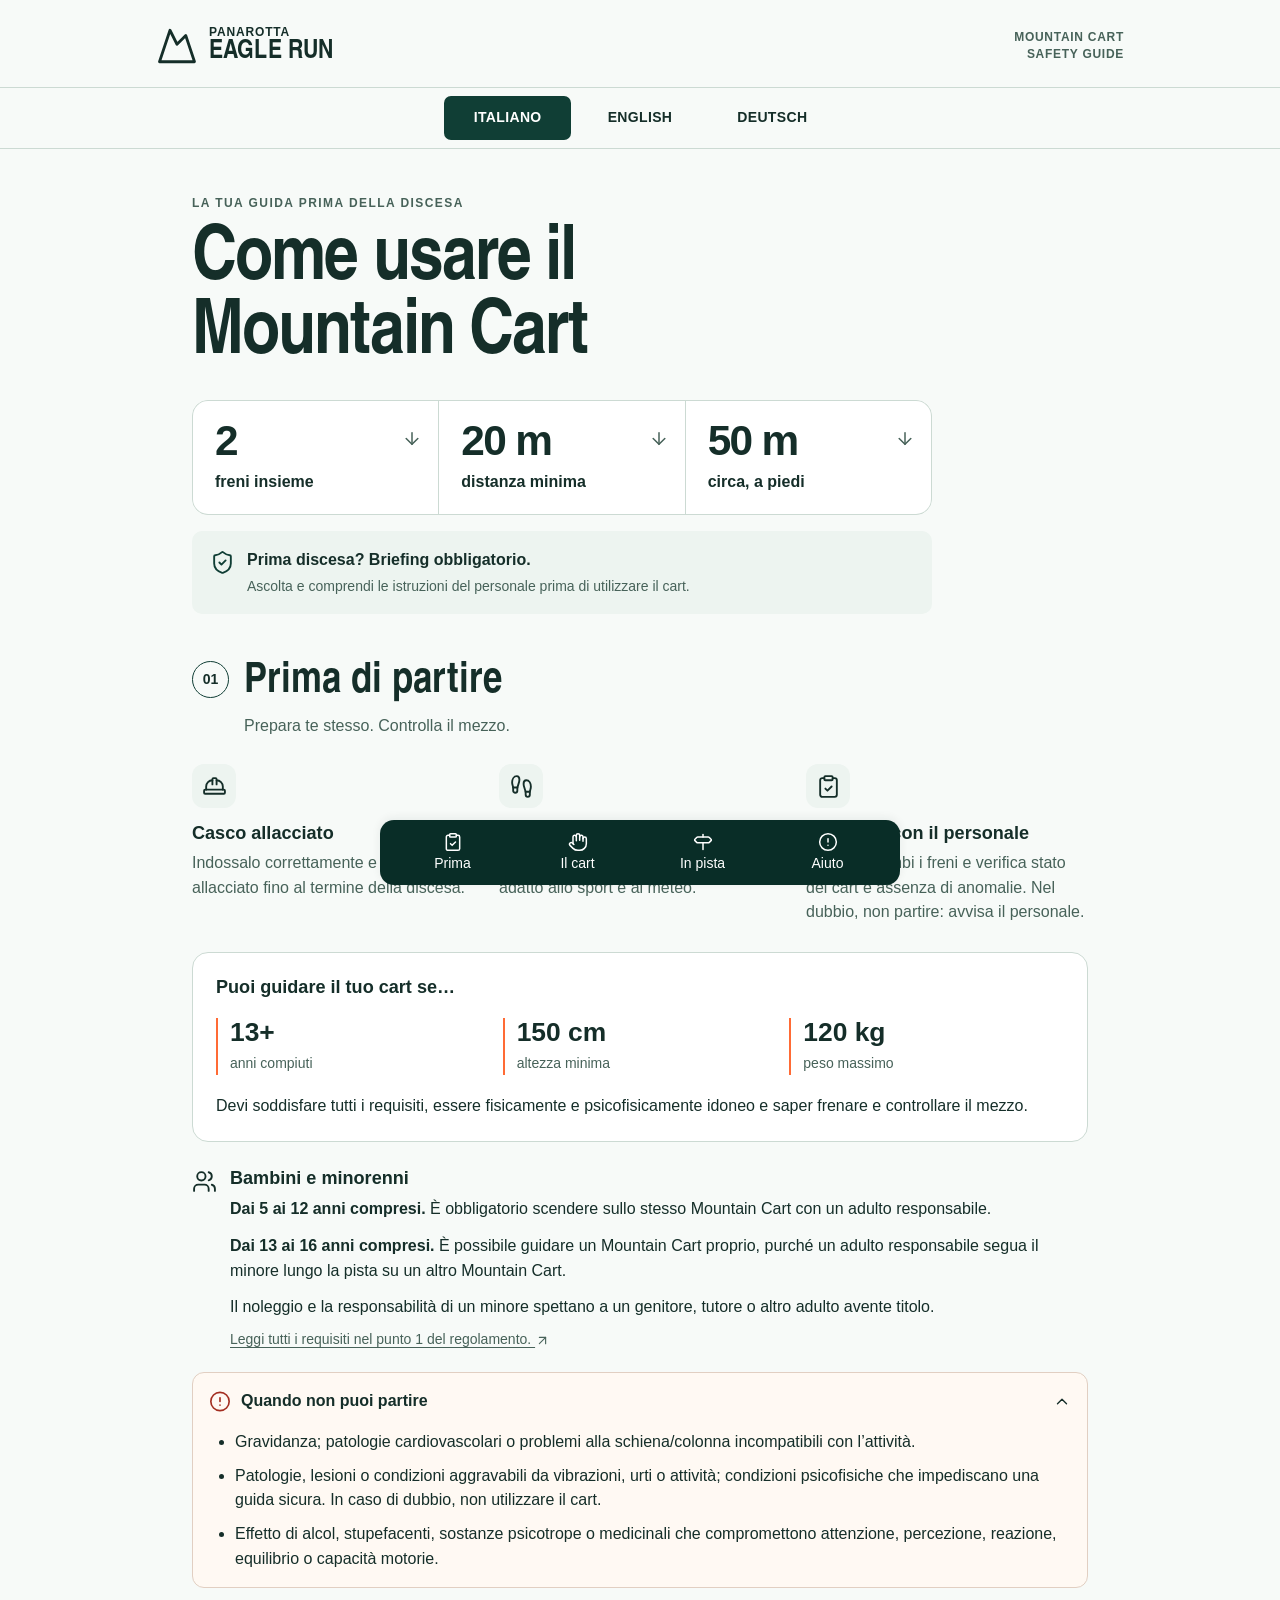
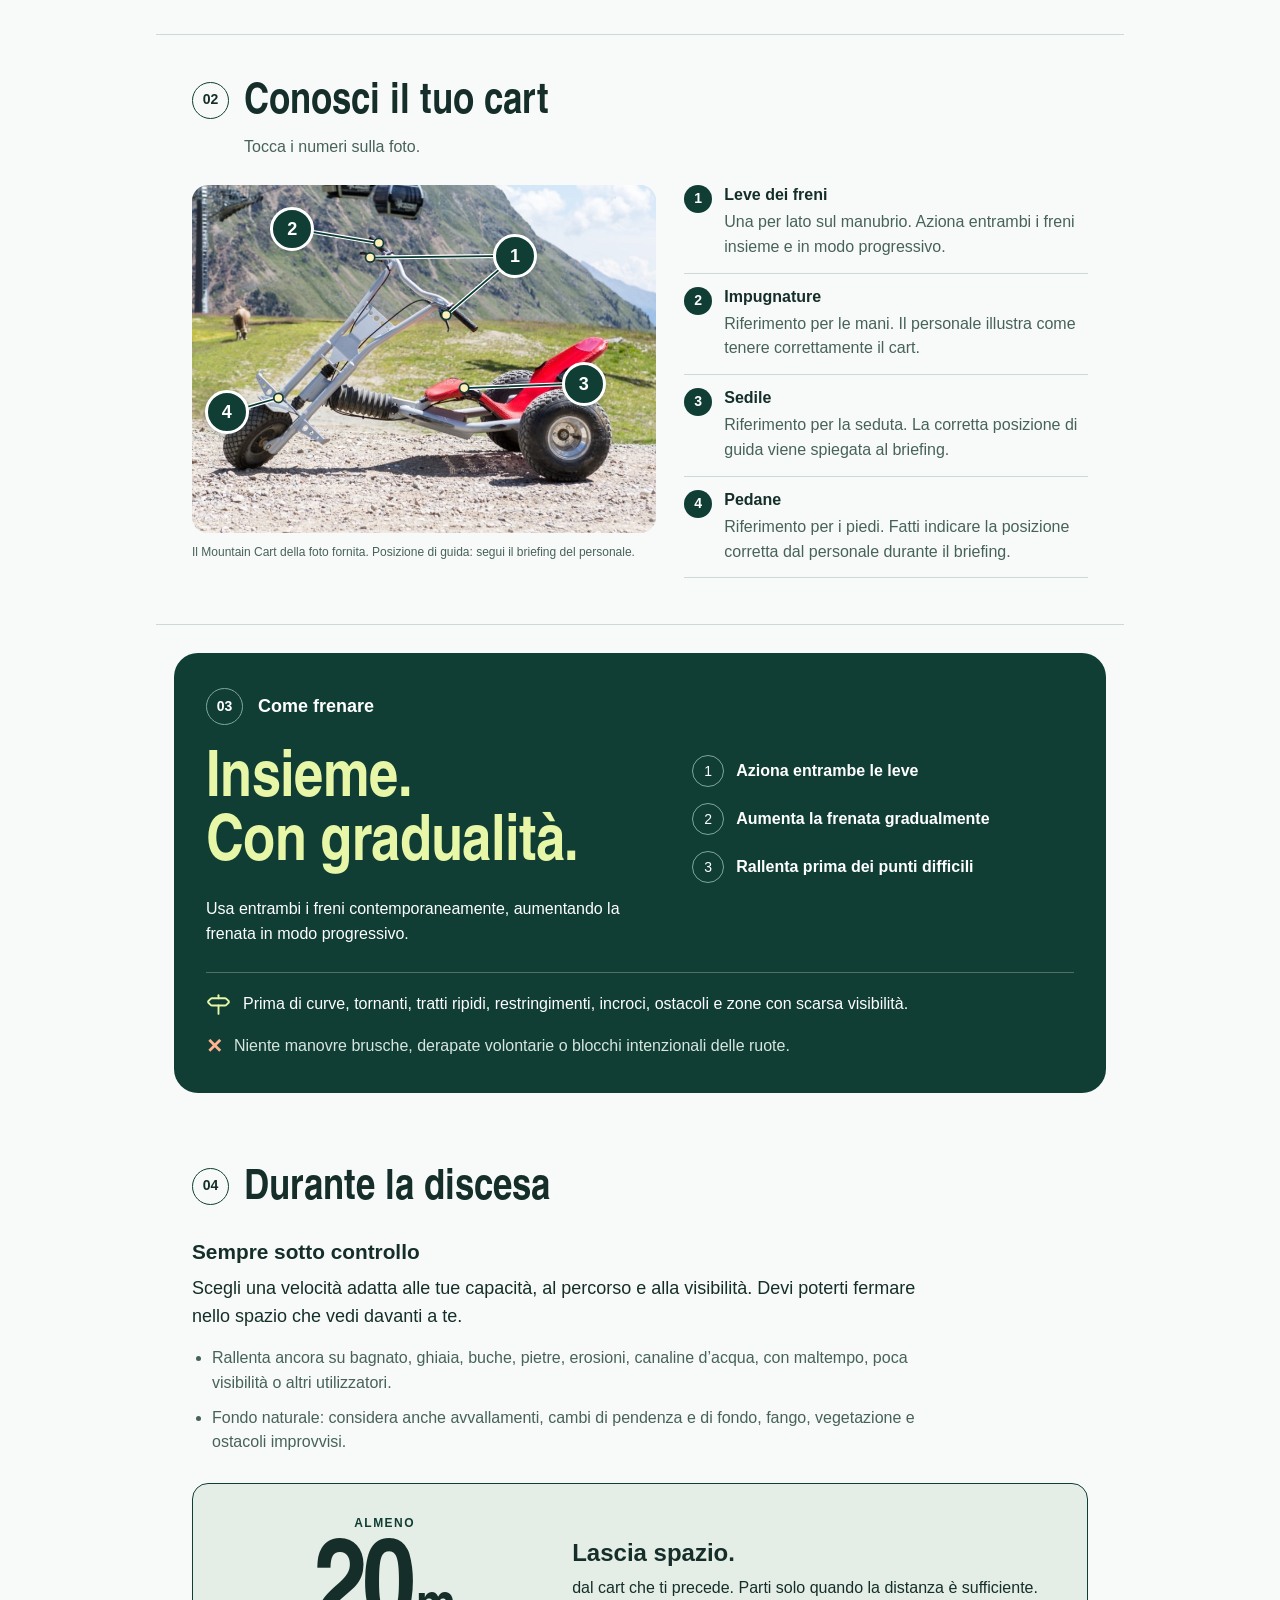
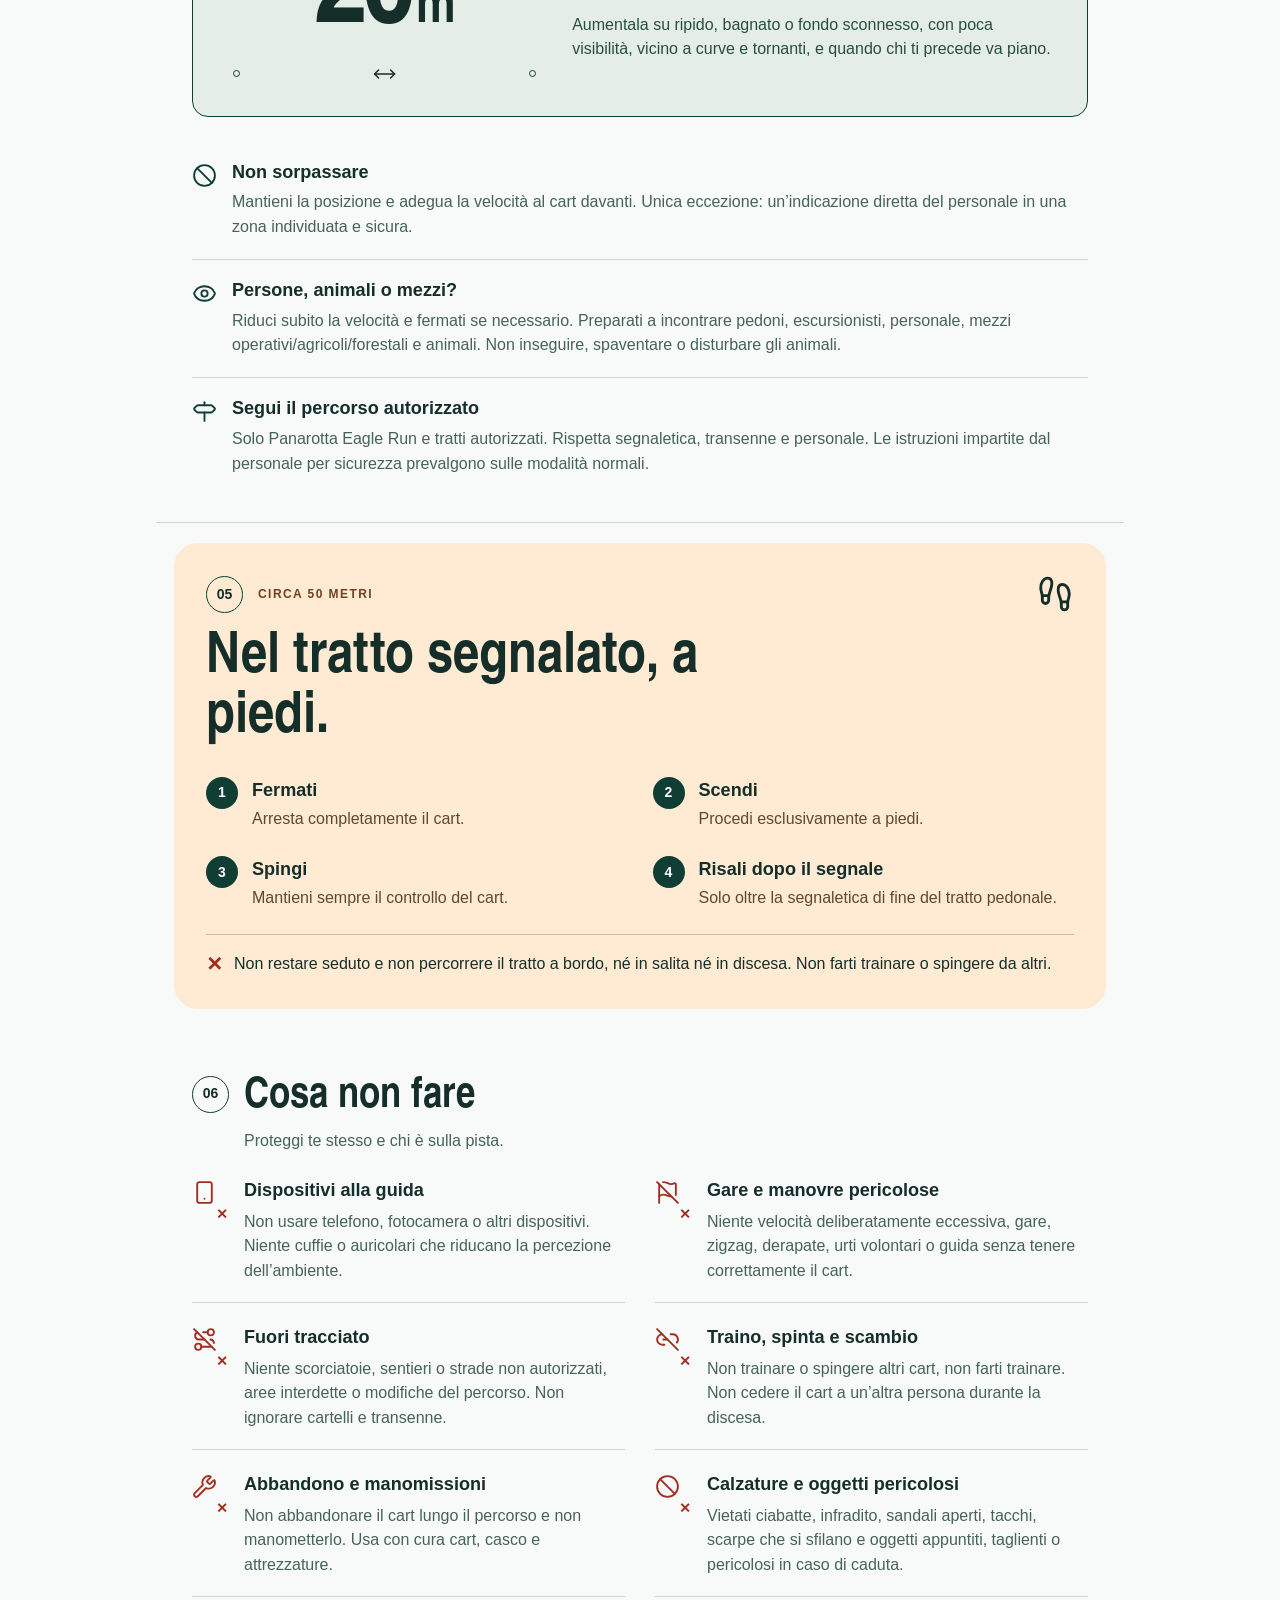
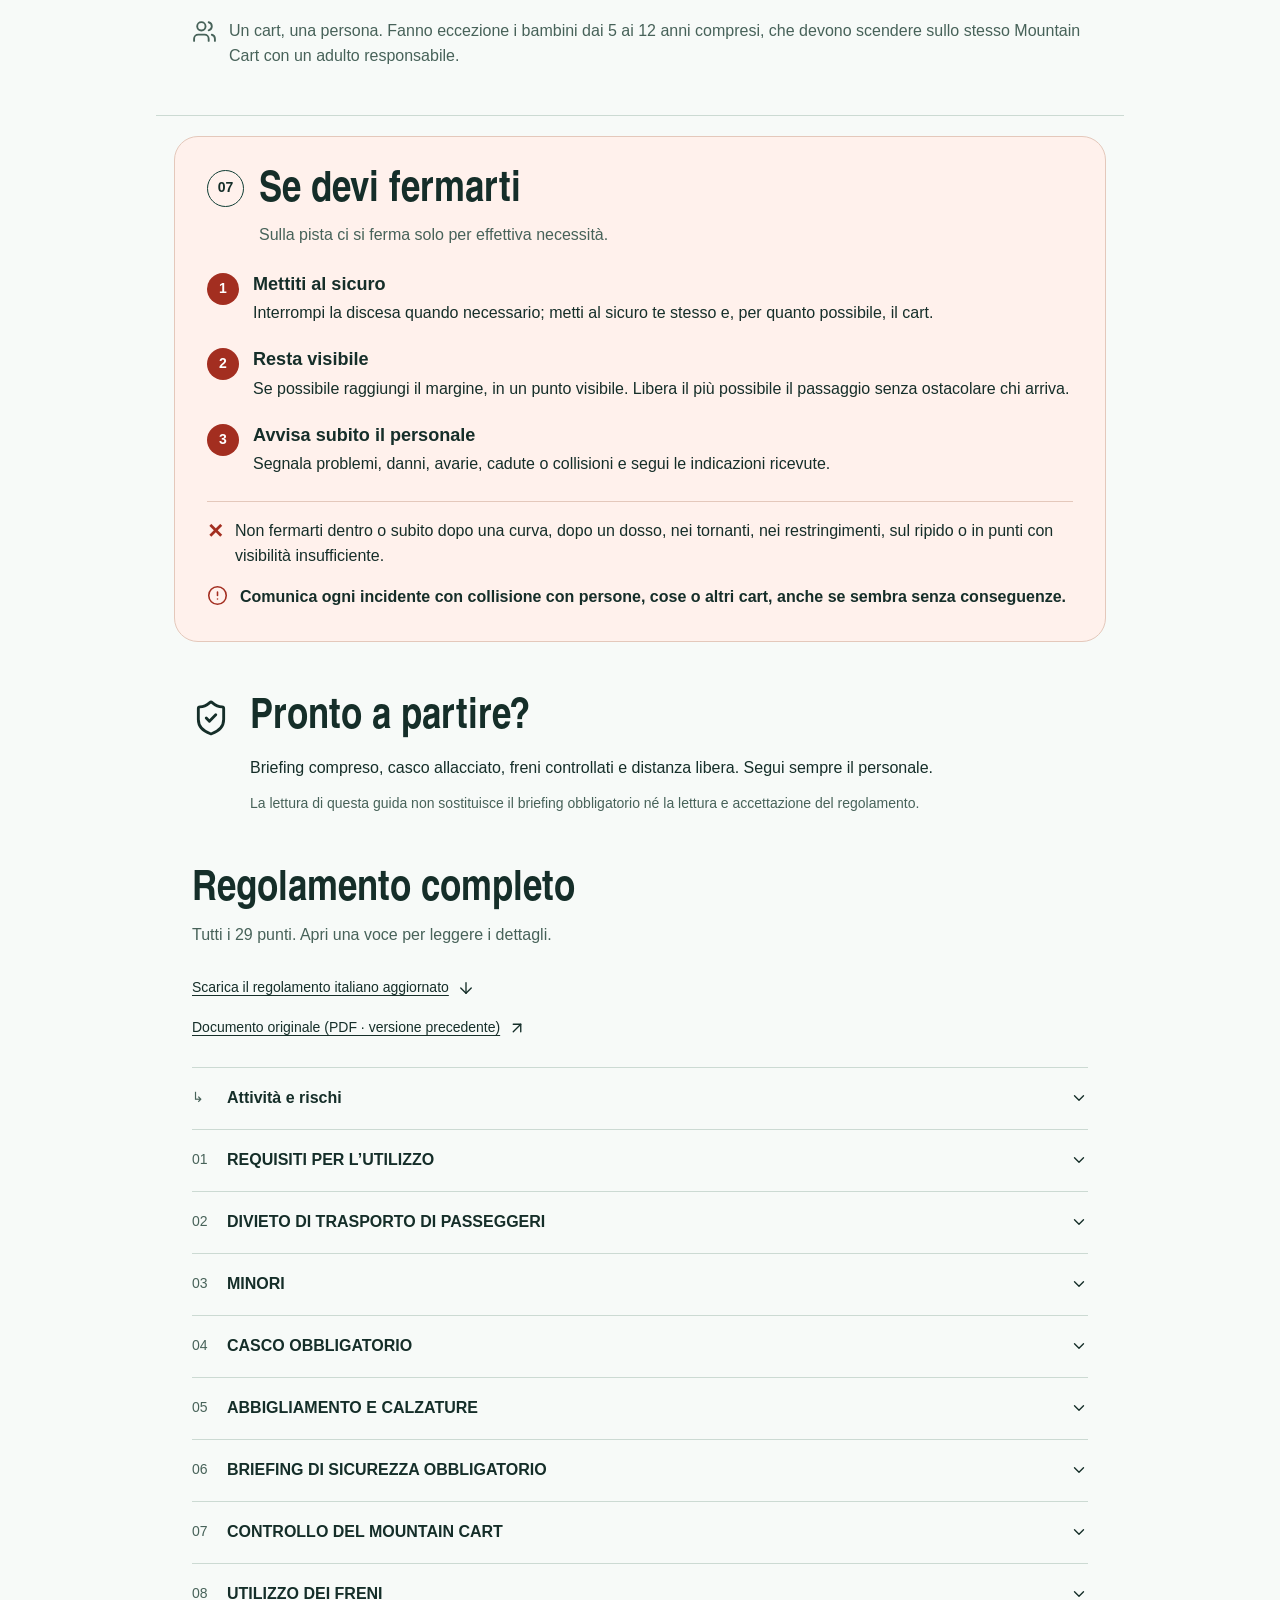
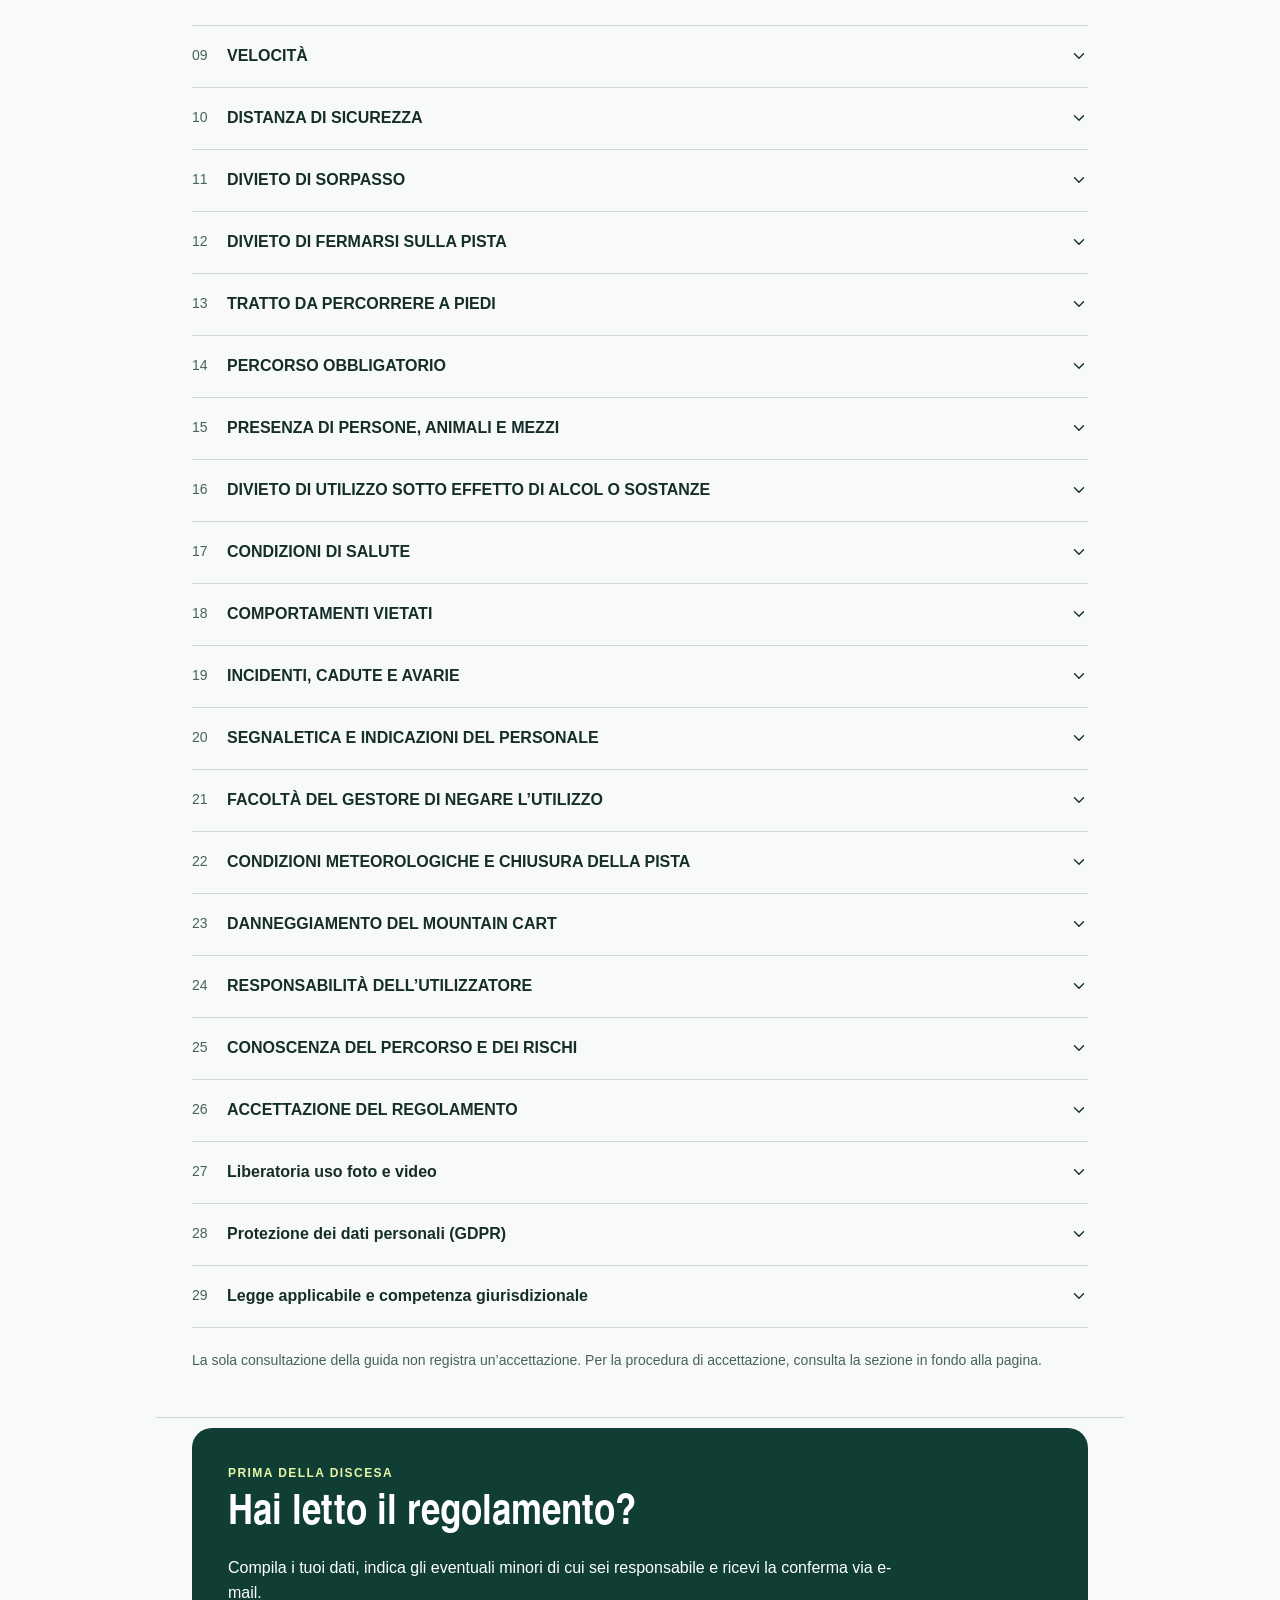
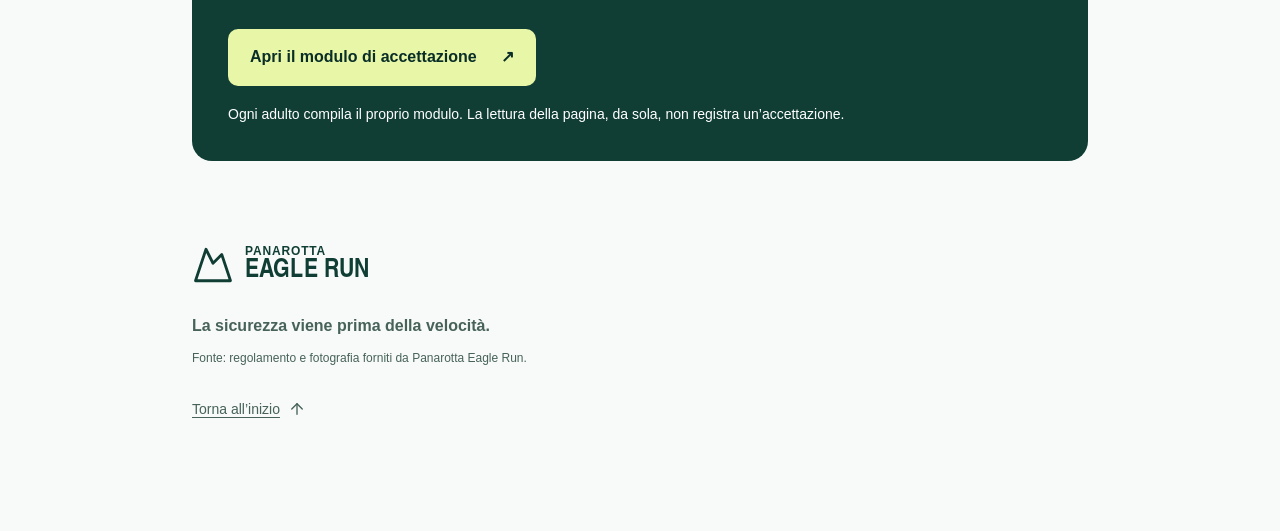
==== commit c3683e9f: "E-mail di conferma senza copia del regolamento: testi aggiornati" ====
--- a/index.html
+++ b/index.html
@@ -37,7 +37,7 @@
 <section class="ready-section" data-source="4 6 7 10 20 26"><svg class="icon" viewBox="0 0 24 24" fill="none" stroke="currentColor" stroke-width="1.8" stroke-linecap="round" stroke-linejoin="round" aria-hidden="true"><path d="M20 13c0 5-3.5 7.5-7.66 8.95a1 1 0 0 1-.67-.01C7.5 20.5 4 18 4 13V6a1 1 0 0 1 1-1c2 0 4.5-1.2 6.24-2.72a1.17 1.17 0 0 1 1.52 0C14.51 3.81 17 5 19 5a1 1 0 0 1 1 1z"/><path d="m9 12 2 2 4-4"/></svg><div><h2>Pronto a partire?</h2><p>Briefing compreso, casco allacciato, freni controllati e distanza libera. Segui sempre il personale.</p><p class="muted">La lettura di questa guida non sostituisce il briefing obbligatorio né la lettura e accettazione del regolamento.</p></div></section>
 
 <section id="rules" class="section regulations"><div class="section-heading"><div><h2>Regolamento completo</h2><p>Tutti i 29 punti. Apri una voce per leggere i dettagli.</p></div></div><div class="source-links"><a href="assets/regolamento-trascrizione.md" download>Scarica il regolamento italiano aggiornato <svg class="icon" viewBox="0 0 24 24" fill="none" stroke="currentColor" stroke-width="1.8" stroke-linecap="round" stroke-linejoin="round" aria-hidden="true"><path d="M12 5v14"/><path d="m19 12-7 7-7-7"/></svg></a><a href="assets/regolamento-originale.pdf" target="_blank" rel="noopener">Documento originale (PDF · versione precedente) <svg class="icon" viewBox="0 0 24 24" fill="none" stroke="currentColor" stroke-width="1.8" stroke-linecap="round" stroke-linejoin="round" aria-hidden="true"><path d="M7 7h10v10"/><path d="M7 17 17 7"/></svg></a></div><details class="rule"><summary><span class="rule-number">↳</span><span>Attività e rischi</span><svg class="icon" viewBox="0 0 24 24" fill="none" stroke="currentColor" stroke-width="1.8" stroke-linecap="round" stroke-linejoin="round" aria-hidden="true"><path d="m6 9 6 6 6-6"/></svg></summary><div class="rule-body"><p>Attività sportivo-ricreativa in ambiente montano, con rischi di caduta, collisione e infortunio. Fondo naturale prevalentemente sterrato e ghiaioso, con buche, sassi, erosioni, canaline, avvallamenti, pendenze e altri ostacoli. Guida con prudenza e responsabilità, adeguando la velocità alle tue capacità, al percorso, alla visibilità e alle altre persone. La presa in consegna comporta presa visione e accettazione del regolamento.</p></div></details><details class="rule" id="rule-1" data-source="1"><summary><span class="rule-number">01</span><span>REQUISITI PER L’UTILIZZO</span><svg class="icon" viewBox="0 0 24 24" fill="none" stroke="currentColor" stroke-width="1.8" stroke-linecap="round" stroke-linejoin="round" aria-hidden="true"><path d="m6 9 6 6 6-6"/></svg></summary><div class="rule-body"><p>La guida di un proprio Mountain Cart è consentita esclusivamente a persone che:</p><p>abbiano compiuto almeno 13 anni; abbiano un’altezza minima di 150 cm; abbiano un peso non superiore a 120 kg; siano fisicamente e psicofisicamente idonee alla conduzione del mezzo; siano in grado di utilizzare correttamente i freni e controllare autonomamente il Mountain Cart.</p><p>Età e altezza costituiscono requisiti cumulativi: devono pertanto essere rispettati entrambi.</p><p>I bambini dai 5 ai 12 anni compresi devono scendere sullo stesso Mountain Cart con un adulto responsabile.</p><p>I ragazzi dai 13 ai 16 anni compresi possono guidare un Mountain Cart proprio, purché un adulto responsabile li segua lungo la pista su un altro Mountain Cart.</p><p>È vietato affidare un Mountain Cart a persone che non soddisfino i requisiti sopra indicati.</p></div></details><details class="rule" id="rule-2" data-source="2"><summary><span class="rule-number">02</span><span>DIVIETO DI TRASPORTO DI PASSEGGERI</span><svg class="icon" viewBox="0 0 24 24" fill="none" stroke="currentColor" stroke-width="1.8" stroke-linecap="round" stroke-linejoin="round" aria-hidden="true"><path d="m6 9 6 6 6-6"/></svg></summary><div class="rule-body"><p>Ogni Mountain Cart può essere utilizzato da una sola persona, a eccezione dei bambini dai 5 ai 12 anni compresi, che devono scendere sullo stesso Mountain Cart con un adulto responsabile, come indicato al punto 1.</p></div></details><details class="rule" id="rule-3" data-source="3"><summary><span class="rule-number">03</span><span>MINORI</span><svg class="icon" viewBox="0 0 24 24" fill="none" stroke="currentColor" stroke-width="1.8" stroke-linecap="round" stroke-linejoin="round" aria-hidden="true"><path d="m6 9 6 6 6-6"/></svg></summary><div class="rule-body"><p>Il noleggio e l’assunzione di responsabilità per un utilizzatore minorenne devono essere effettuati da un genitore, tutore o altro adulto avente titolo.</p><p>L’adulto responsabile dichiara di avere verificato che il minore possieda i requisiti fisici, tecnici e psicomotori necessari per la conduzione del Mountain Cart.</p><p>Il personale può comunque negare l’accesso alla pista a un minore qualora ritenga che non sia in grado di controllare il mezzo in condizioni di sicurezza.</p></div></details><details class="rule" id="rule-4" data-source="4"><summary><span class="rule-number">04</span><span>CASCO OBBLIGATORIO</span><svg class="icon" viewBox="0 0 24 24" fill="none" stroke="currentColor" stroke-width="1.8" stroke-linecap="round" stroke-linejoin="round" aria-hidden="true"><path d="m6 9 6 6 6-6"/></svg></summary><div class="rule-body"><p>Durante l’intera percorrenza della pista è obbligatorio indossare correttamente il casco.</p><p>Il casco deve essere allacciato prima della partenza e mantenuto allacciato fino al termine della discesa.</p><p>È vietato iniziare o proseguire la discesa senza casco.</p></div></details><details class="rule" id="rule-5" data-source="5"><summary><span class="rule-number">05</span><span>ABBIGLIAMENTO E CALZATURE</span><svg class="icon" viewBox="0 0 24 24" fill="none" stroke="currentColor" stroke-width="1.8" stroke-linecap="round" stroke-linejoin="round" aria-hidden="true"><path d="m6 9 6 6 6-6"/></svg></summary><div class="rule-body"><p>È obbligatorio indossare scarpe chiuse, robuste e saldamente fissate al piede.</p><p>Sono vietati:</p><p>ciabatte; infradito; sandali aperti; scarpe con tacco; calzature che possano sfilarsi facilmente durante la guida.</p><p>È inoltre vietato portare addosso oggetti appuntiti, taglienti o comunque potenzialmente pericolosi in caso di caduta.</p><p>Si raccomanda un abbigliamento adeguato all’attività sportiva e alle condizioni meteorologiche.</p></div></details><details class="rule" id="rule-6" data-source="6"><summary><span class="rule-number">06</span><span>BRIEFING DI SICUREZZA OBBLIGATORIO</span><svg class="icon" viewBox="0 0 24 24" fill="none" stroke="currentColor" stroke-width="1.8" stroke-linecap="round" stroke-linejoin="round" aria-hidden="true"><path d="m6 9 6 6 6-6"/></svg></summary><div class="rule-body"><p>Prima della prima discesa ogni utilizzatore deve partecipare al briefing di sicurezza impartito dal personale.</p><p>Durante il briefing vengono illustrati almeno i seguenti aspetti:</p><p>modalità di utilizzo del Mountain Cart; funzionamento dei freni; corretta posizione di guida; comportamento da tenere lungo la pista; gestione della velocità; distanza di sicurezza; modalità di arresto; segnaletica presente sul percorso; comportamento da adottare nel tratto da percorrere a piedi; procedure da seguire in caso di incidente o avaria.</p><p>Non è consentito utilizzare il Mountain Cart senza avere ricevuto e compreso le istruzioni di sicurezza.</p></div></details><details class="rule" id="rule-7" data-source="7"><summary><span class="rule-number">07</span><span>CONTROLLO DEL MOUNTAIN CART</span><svg class="icon" viewBox="0 0 24 24" fill="none" stroke="currentColor" stroke-width="1.8" stroke-linecap="round" stroke-linejoin="round" aria-hidden="true"><path d="m6 9 6 6 6-6"/></svg></summary><div class="rule-body"><p>Prima della partenza l’utilizzatore deve verificare, con il supporto del personale:</p><p>il corretto funzionamento di entrambi i freni; lo stato generale del Mountain Cart; l’assenza di anomalie evidenti.</p><p>In caso di dubbio, anomalia o malfunzionamento, il Mountain Cart non deve essere utilizzato e deve essere immediatamente segnalato al personale.</p><p>Prendendo in consegna il Mountain Cart, l’utilizzatore dichiara di averne verificato il funzionamento.</p></div></details><details class="rule" id="rule-8" data-source="8"><summary><span class="rule-number">08</span><span>UTILIZZO DEI FRENI</span><svg class="icon" viewBox="0 0 24 24" fill="none" stroke="currentColor" stroke-width="1.8" stroke-linecap="round" stroke-linejoin="round" aria-hidden="true"><path d="m6 9 6 6 6-6"/></svg></summary><div class="rule-body"><p>Il Mountain Cart dispone di sistemi frenanti che devono essere utilizzati correttamente.</p><p>Durante la frenata devono essere utilizzati entrambi i freni contemporaneamente e in modo progressivo.</p><p>Sono vietate manovre brusche, volontarie derapate, blocchi intenzionali delle ruote o altre condotte che possano determinare la perdita di controllo del mezzo.</p><p>La velocità deve essere ridotta prima di curve, tornanti, tratti ripidi, restringimenti, incroci, ostacoli e zone con scarsa visibilità.</p></div></details><details class="rule" id="rule-9" data-source="9"><summary><span class="rule-number">09</span><span>VELOCITÀ</span><svg class="icon" viewBox="0 0 24 24" fill="none" stroke="currentColor" stroke-width="1.8" stroke-linecap="round" stroke-linejoin="round" aria-hidden="true"><path d="m6 9 6 6 6-6"/></svg></summary><div class="rule-body"><p>Ogni conducente deve mantenere una velocità che gli consenta di:</p><p>avere sempre il pieno controllo del Mountain Cart; arrestarsi nello spazio visibile davanti a sé; affrontare in sicurezza curve e variazioni di pendenza; reagire alla presenza improvvisa di persone, animali, mezzi o ostacoli.</p><p>La velocità deve essere ulteriormente ridotta in presenza di:</p><p>fondo bagnato; ghiaia; buche; pietre; erosioni; canaline d’acqua; scarsa visibilità; condizioni meteorologiche avverse; presenza di altri utilizzatori.</p><p>La velocità deve essere sempre adeguata alle capacità personali del conducente.</p></div></details><details class="rule" id="rule-10" data-source="10"><summary><span class="rule-number">10</span><span>DISTANZA DI SICUREZZA</span><svg class="icon" viewBox="0 0 24 24" fill="none" stroke="currentColor" stroke-width="1.8" stroke-linecap="round" stroke-linejoin="round" aria-hidden="true"><path d="m6 9 6 6 6-6"/></svg></summary><div class="rule-body"><p>È obbligatorio mantenere dal Mountain Cart che precede una distanza di sicurezza di almeno 20 metri.</p><p>La distanza deve essere ulteriormente aumentata:</p><p>sui tratti più ripidi; in presenza di fondo bagnato o sconnesso; in caso di scarsa visibilità; quando il conducente che precede procede lentamente; in prossimità di curve e tornanti.</p><p>È vietato partire prima che sia stata raggiunta una distanza sufficiente dal Mountain Cart precedente.</p></div></details><details class="rule" id="rule-11" data-source="11"><summary><span class="rule-number">11</span><span>DIVIETO DI SORPASSO</span><svg class="icon" viewBox="0 0 24 24" fill="none" stroke="currentColor" stroke-width="1.8" stroke-linecap="round" stroke-linejoin="round" aria-hidden="true"><path d="m6 9 6 6 6-6"/></svg></summary><div class="rule-body"><p>Il sorpasso è vietato lungo l’intero percorso, salvo diversa indicazione impartita direttamente dal personale in una zona specificamente individuata e sicura.</p><p>Il conducente deve mantenere la propria posizione e adeguare la velocità al Mountain Cart che lo precede.</p></div></details><details class="rule" id="rule-12" data-source="12"><summary><span class="rule-number">12</span><span>DIVIETO DI FERMARSI SULLA PISTA</span><svg class="icon" viewBox="0 0 24 24" fill="none" stroke="currentColor" stroke-width="1.8" stroke-linecap="round" stroke-linejoin="round" aria-hidden="true"><path d="m6 9 6 6 6-6"/></svg></summary><div class="rule-body"><p>È vietato fermarsi lungo il percorso salvo situazioni di effettiva necessità.</p><p>In caso di arresto obbligato, il conducente deve:</p><p>1. raggiungere, se possibile, il margine del percorso; 2. scegliere un punto chiaramente visibile dagli utilizzatori che sopraggiungono; 3. liberare quanto più possibile la carreggiata; 4. segnalare immediatamente eventuali problemi.</p><p>È assolutamente vietato fermarsi:</p><p>subito dopo una curva; all’interno di una curva; dopo un dosso; nei tornanti; nei restringimenti; nei tratti ripidi; in qualsiasi punto con visibilità insufficiente.</p></div></details><details class="rule" id="rule-13" data-source="13"><summary><span class="rule-number">13</span><span>TRATTO DA PERCORRERE A PIEDI</span><svg class="icon" viewBox="0 0 24 24" fill="none" stroke="currentColor" stroke-width="1.8" stroke-linecap="round" stroke-linejoin="round" aria-hidden="true"><path d="m6 9 6 6 6-6"/></svg></summary><div class="rule-body"><p>Sul percorso della Panarotta Eagle Run è presente un tratto di circa 50 metri nel quale il Mountain Cart deve essere spinto manualmente.</p><p>Nel tratto appositamente segnalato è assolutamente vietato rimanere seduti sul Mountain Cart o percorrerlo in discesa/salita a bordo del mezzo.</p><p>L’utilizzatore deve:</p><p>1. arrestare completamente il Mountain Cart; 2. scendere dal mezzo; 3. procedere esclusivamente a piedi; 4. spingere il Mountain Cart mantenendone sempre il controllo; 5. risalire sul Mountain Cart esclusivamente dopo avere superato la segnaletica di fine del tratto pedonale.</p><p>È vietato farsi trainare, spingere da altre persone o utilizzare il Mountain Cart in maniera diversa da quanto indicato.</p></div></details><details class="rule" id="rule-14" data-source="14"><summary><span class="rule-number">14</span><span>PERCORSO OBBLIGATORIO</span><svg class="icon" viewBox="0 0 24 24" fill="none" stroke="currentColor" stroke-width="1.8" stroke-linecap="round" stroke-linejoin="round" aria-hidden="true"><path d="m6 9 6 6 6-6"/></svg></summary><div class="rule-body"><p>Il Mountain Cart può essere utilizzato esclusivamente sulla pista Panarotta Eagle Run e sui tratti espressamente autorizzati.</p><p>È vietato:</p><p>uscire dal tracciato; utilizzare scorciatoie; entrare su sentieri o strade non autorizzati; percorrere aree interdette; modificare il percorso; ignorare transenne, cartelli o segnalazioni.</p></div></details><details class="rule" id="rule-15" data-source="15"><summary><span class="rule-number">15</span><span>PRESENZA DI PERSONE, ANIMALI E MEZZI</span><svg class="icon" viewBox="0 0 24 24" fill="none" stroke="currentColor" stroke-width="1.8" stroke-linecap="round" stroke-linejoin="round" aria-hidden="true"><path d="m6 9 6 6 6-6"/></svg></summary><div class="rule-body"><p>La Panarotta Eagle Run si sviluppa in ambiente montano.</p><p>L’utilizzatore deve pertanto essere sempre preparato alla possibile presenza di:</p><p>pedoni; escursionisti; personale di servizio; mezzi operativi; mezzi agricoli o forestali; animali domestici o da allevamento; fauna selvatica; ostacoli occasionali.</p><p>In presenza di persone, animali o mezzi è obbligatorio ridurre immediatamente la velocità e, se necessario, fermarsi.</p><p>È vietato inseguire, spaventare o disturbare animali presenti lungo il percorso.</p></div></details><details class="rule" id="rule-16" data-source="16"><summary><span class="rule-number">16</span><span>DIVIETO DI UTILIZZO SOTTO EFFETTO DI ALCOL O SOSTANZE</span><svg class="icon" viewBox="0 0 24 24" fill="none" stroke="currentColor" stroke-width="1.8" stroke-linecap="round" stroke-linejoin="round" aria-hidden="true"><path d="m6 9 6 6 6-6"/></svg></summary><div class="rule-body"><p>È assolutamente vietato utilizzare il Mountain Cart sotto l’effetto di:</p><p>bevande alcoliche; sostanze stupefacenti; sostanze psicotrope; medicinali che possano compromettere attenzione, percezione, tempi di reazione, equilibrio o capacità motorie.</p><p>Il personale può negare o interrompere l’utilizzo del Mountain Cart in caso di semplice sospetto di alterazione psicofisica.</p></div></details><details class="rule" id="rule-17" data-source="17"><summary><span class="rule-number">17</span><span>CONDIZIONI DI SALUTE</span><svg class="icon" viewBox="0 0 24 24" fill="none" stroke="currentColor" stroke-width="1.8" stroke-linecap="round" stroke-linejoin="round" aria-hidden="true"><path d="m6 9 6 6 6-6"/></svg></summary><div class="rule-body"><p>Non è consentito utilizzare il Mountain Cart alle persone:</p><p>in stato di gravidanza; affette da patologie cardiovascolari incompatibili con l’attività; affette da problemi alla colonna vertebrale o alla schiena incompatibili con l’attività; affette da patologie, lesioni o condizioni fisiche che possano essere aggravate dalle vibrazioni, dagli urti o dall’attività; che presentino condizioni psicofisiche tali da compromettere la capacità di guidare il mezzo in sicurezza.</p><p>Ogni utilizzatore è responsabile della valutazione della propria idoneità fisica all’attività.</p><p>In caso di dubbio è necessario astenersi dall’utilizzo.</p></div></details><details class="rule" id="rule-18" data-source="18"><summary><span class="rule-number">18</span><span>COMPORTAMENTI VIETATI</span><svg class="icon" viewBox="0 0 24 24" fill="none" stroke="currentColor" stroke-width="1.8" stroke-linecap="round" stroke-linejoin="round" aria-hidden="true"><path d="m6 9 6 6 6-6"/></svg></summary><div class="rule-body"><p>È vietato:</p><p>guidare senza tenere correttamente il Mountain Cart; procedere deliberatamente a velocità eccessiva; effettuare gare o competizioni tra utilizzatori; effettuare sorpassi; provocare volontariamente derapate; zigzagare lungo il percorso; urtare volontariamente altri Mountain Cart; trainare o spingere altri Mountain Cart; farsi trainare; utilizzare telefoni cellulari, fotocamere o altri dispositivi durante la guida; utilizzare cuffie o auricolari che riducano la percezione dell’ambiente circostante; abbandonare il Mountain Cart lungo il percorso; manomettere il Mountain Cart; cedere il proprio Mountain Cart a un’altra persona durante la discesa; tenere qualsiasi comportamento che possa mettere in pericolo sé stessi o terzi.</p></div></details><details class="rule" id="rule-19" data-source="19"><summary><span class="rule-number">19</span><span>INCIDENTI, CADUTE E AVARIE</span><svg class="icon" viewBox="0 0 24 24" fill="none" stroke="currentColor" stroke-width="1.8" stroke-linecap="round" stroke-linejoin="round" aria-hidden="true"><path d="m6 9 6 6 6-6"/></svg></summary><div class="rule-body"><p>In caso di incidente, caduta, collisione, danno o avaria è obbligatorio:</p><p>interrompere la discesa quando necessario; mettere in sicurezza sé stessi e, per quanto possibile, il Mountain Cart; non creare ostacolo agli utilizzatori che sopraggiungono; avvisare immediatamente il personale; seguire le indicazioni ricevute.</p><p>Ogni incidente, anche apparentemente privo di conseguenze, che abbia comportato collisione con persone, cose o altri Mountain Cart deve essere comunicato al personale.</p></div></details><details class="rule" id="rule-20" data-source="20"><summary><span class="rule-number">20</span><span>SEGNALETICA E INDICAZIONI DEL PERSONALE</span><svg class="icon" viewBox="0 0 24 24" fill="none" stroke="currentColor" stroke-width="1.8" stroke-linecap="round" stroke-linejoin="round" aria-hidden="true"><path d="m6 9 6 6 6-6"/></svg></summary><div class="rule-body"><p>Gli utilizzatori devono rispettare integralmente:</p><p>la segnaletica; le transenne; le indicazioni presenti lungo il percorso; le disposizioni impartite dal personale.</p><p>Le indicazioni del personale prevalgono sulle normali modalità di utilizzo quando impartite per ragioni di sicurezza.</p></div></details><details class="rule" id="rule-21" data-source="21"><summary><span class="rule-number">21</span><span>FACOLTÀ DEL GESTORE DI NEGARE L’UTILIZZO</span><svg class="icon" viewBox="0 0 24 24" fill="none" stroke="currentColor" stroke-width="1.8" stroke-linecap="round" stroke-linejoin="round" aria-hidden="true"><path d="m6 9 6 6 6-6"/></svg></summary><div class="rule-body"><p>Il Gestore può rifiutare la consegna del Mountain Cart o interromperne l’utilizzo quando ritenga che sussistano condizioni di pericolo.</p><p>In particolare, l’accesso può essere negato o revocato in caso di:</p><p>mancato rispetto dei requisiti di età, altezza o peso; condizioni psicofisiche non adeguate; comportamento pericoloso; mancato rispetto del briefing; mancato rispetto del presente Regolamento; mancato rispetto delle indicazioni del personale; utilizzo improprio del mezzo.</p><p>In caso di violazione delle norme di sicurezza, il Mountain Cart può essere ritirato immediatamente.</p></div></details><details class="rule" id="rule-22" data-source="22"><summary><span class="rule-number">22</span><span>CONDIZIONI METEOROLOGICHE E CHIUSURA DELLA PISTA</span><svg class="icon" viewBox="0 0 24 24" fill="none" stroke="currentColor" stroke-width="1.8" stroke-linecap="round" stroke-linejoin="round" aria-hidden="true"><path d="m6 9 6 6 6-6"/></svg></summary><div class="rule-body"><p>Il Gestore può, in qualsiasi momento, ritardare, sospendere o interrompere il servizio e chiudere totalmente o parzialmente la pista in presenza di condizioni che possano compromettere la sicurezza, comprese:</p><p>pioggia intensa; temporali; fulmini; vento forte; grandine; ridotta visibilità; deterioramento del fondo; presenza di ostacoli; lavori o manutenzioni; guasti tecnici; disposizione delle autorità; qualsiasi altra circostanza ritenuta incompatibile con la sicurezza.</p></div></details><details class="rule" id="rule-23" data-source="23"><summary><span class="rule-number">23</span><span>DANNEGGIAMENTO DEL MOUNTAIN CART</span><svg class="icon" viewBox="0 0 24 24" fill="none" stroke="currentColor" stroke-width="1.8" stroke-linecap="round" stroke-linejoin="round" aria-hidden="true"><path d="m6 9 6 6 6-6"/></svg></summary><div class="rule-body"><p>L’utilizzatore deve utilizzare con cura il Mountain Cart, il casco e ogni altra attrezzatura ricevuta.</p><p>Qualsiasi danno o anomalia deve essere immediatamente comunicato.</p><p>L’utilizzatore risponde, nei limiti previsti dalla normativa applicabile, dei danni provocati da:</p><p>utilizzo improprio; negligenza; inosservanza del presente Regolamento; inosservanza delle indicazioni del personale; comportamento intenzionale.</p></div></details><details class="rule" id="rule-24" data-source="24"><summary><span class="rule-number">24</span><span>RESPONSABILITÀ DELL’UTILIZZATORE</span><svg class="icon" viewBox="0 0 24 24" fill="none" stroke="currentColor" stroke-width="1.8" stroke-linecap="round" stroke-linejoin="round" aria-hidden="true"><path d="m6 9 6 6 6-6"/></svg></summary><div class="rule-body"><p>L’utilizzatore è responsabile della propria condotta durante l’intera attività ed è tenuto ad adottare tutte le cautele necessarie a evitare danni a sé stesso, a terzi, a cose e alle attrezzature.</p><p>L’utilizzatore riconosce che l’attività viene svolta in ambiente naturale montano e che il fondo può presentare irregolarità e variazioni dovute alle caratteristiche naturali del terreno, all’usura e alle condizioni meteorologiche.</p><p>L’utilizzo del Mountain Cart avviene nel rispetto del presente Regolamento e sotto la responsabilità dell’utilizzatore per quanto riconducibile alla propria condotta, ferme restando le responsabilità inderogabili del Gestore previste dalla normativa vigente.</p></div></details><details class="rule" id="rule-25" data-source="25"><summary><span class="rule-number">25</span><span>CONOSCENZA DEL PERCORSO E DEI RISCHI</span><svg class="icon" viewBox="0 0 24 24" fill="none" stroke="currentColor" stroke-width="1.8" stroke-linecap="round" stroke-linejoin="round" aria-hidden="true"><path d="m6 9 6 6 6-6"/></svg></summary><div class="rule-body"><p>Prima dell’utilizzo il conducente dichiara di essere stato informato che la pista presenta un fondo naturale in ambiente alpino, sul quale possono essere presenti, anche improvvisamente:</p><p>ghiaia; pietrisco; sassi; buche; avvallamenti; erosioni; canaline d’acqua; cambiamenti del fondo; variazioni di pendenza; fango; vegetazione; altri ostacoli naturali.</p><p>Tali condizioni richiedono una guida prudente e una continua capacità di adattamento della velocità.</p></div></details><details class="rule" id="rule-26" data-source="26"><summary><span class="rule-number">26</span><span>ACCETTAZIONE DEL REGOLAMENTO</span><svg class="icon" viewBox="0 0 24 24" fill="none" stroke="currentColor" stroke-width="1.8" stroke-linecap="round" stroke-linejoin="round" aria-hidden="true"><path d="m6 9 6 6 6-6"/></svg></summary><div class="rule-body"><p>La consegna e l’utilizzo del Mountain Cart presuppongono:</p><p>la lettura del presente Regolamento; la comprensione delle relative disposizioni; la partecipazione al briefing di sicurezza; l’accettazione delle condizioni di utilizzo; l’impegno a rispettare le indicazioni del personale.</p><p>Per i minorenni, la presa visione e l’accettazione devono essere effettuate anche dall’adulto responsabile.</p><p>La violazione anche di una sola disposizione del presente Regolamento può comportare l’immediata interruzione dell’attività e il ritiro del Mountain Cart.</p></div></details><details class="rule" id="rule-27" data-source="27"><summary><span class="rule-number">27</span><span>Liberatoria uso foto e video</span><svg class="icon" viewBox="0 0 24 24" fill="none" stroke="currentColor" stroke-width="1.8" stroke-linecap="round" stroke-linejoin="round" aria-hidden="true"><path d="m6 9 6 6 6-6"/></svg></summary><div class="rule-body"><p>UTILIZZO DI IMMAGINI E RIPRESE FOTO/VIDEO</p><p>Durante lo svolgimento dell’attività Mountain Cart potranno essere effettuate fotografie e riprese video da parte dell’organizzazione o di soggetti da essa incaricati.</p><p>Tali immagini potranno essere utilizzate, a titolo gratuito, per finalità informative, promozionali e pubblicitarie relative all’attività Mountain Cart, alla località e alle iniziative dell’organizzazione, mediante pubblicazione su siti internet, social network, materiale pubblicitario, promozionale e informativo, sia in formato digitale che cartaceo.</p><p>Le immagini saranno utilizzate nel rispetto della dignità e del decoro delle persone ritratte e non saranno utilizzate per finalità differenti da quelle sopra indicate.</p><p>Il partecipante dichiara di aver preso visione della presente clausola e:</p><p>AUTORIZZA gratuitamente la ripresa e l’utilizzo della propria immagine per le finalità sopra indicate.</p><p>L’eventuale mancata autorizzazione non pregiudica la possibilità di partecipare all’attività Mountain Cart.</p><p>Per i partecipanti minorenni, l’autorizzazione deve essere espressa dal genitore o da chi esercita la responsabilità genitoriale.</p></div></details><details class="rule" id="rule-28" data-source="28"><summary><span class="rule-number">28</span><span>Protezione dei dati personali (GDPR)</span><svg class="icon" viewBox="0 0 24 24" fill="none" stroke="currentColor" stroke-width="1.8" stroke-linecap="round" stroke-linejoin="round" aria-hidden="true"><path d="m6 9 6 6 6-6"/></svg></summary><div class="rule-body"><p>Nell'ambito del rapporto contrattuale di noleggio, i Dati Personali del Cliente (secondo la definizione dell'art. 4 GDPR) sono trattati da Lagorai 2002 srl, in qualità di Titolare del trattamento nel pieno rispetto del Regolamento UE 2016/679 (GDPR), ai sensi del D.lgs. 196/2003 novellato dal D.lgs. 101/18, nonché nel rispetto della normativa applicabile.</p><p>Maggiori informazioni rispetto al trattamento dei Dati Personali del Cliente sono rinvenibili nell’informativa ai sensi dell'art. 13 GDPR.</p></div></details><details class="rule" id="rule-29" data-source="29"><summary><span class="rule-number">29</span><span>Legge applicabile e competenza giurisdizionale</span><svg class="icon" viewBox="0 0 24 24" fill="none" stroke="currentColor" stroke-width="1.8" stroke-linecap="round" stroke-linejoin="round" aria-hidden="true"><path d="m6 9 6 6 6-6"/></svg></summary><div class="rule-body"><p>Il rapporto di noleggio e ogni altro rapporto da esso discendente sono regolati dalla legge italiana.</p><p>Per ogni controversia derivante dai rapporti regolati dal presente &quot;Regolamento e condizioni di noleggio&quot;, fermo e impregiudicato quanto previsto all'articolo 33, comma 2, lettera u, del Codice del Consumo (Decreto Legislativo 206/2005) e cioè il Foro ove risiede o è elettivamente domiciliato il Consumatore, è competente in via esclusiva il Foro di Trento.</p></div></details><p class="data-note">La sola consultazione della guida non registra un’accettazione. Per la procedura di accettazione, consulta la sezione in fondo alla pagina.</p></section>
-<section id="accettazione" class="registration-card" aria-labelledby="accept-title"><div class="eyebrow">PRIMA DELLA DISCESA</div><h2 id="accept-title">Hai letto il regolamento?</h2><p>Compila i tuoi dati, indica gli eventuali minori di cui sei responsabile e ricevi una copia del regolamento via e-mail.</p><a class="registration-button" href="accettazione-it.html">Apri il modulo di accettazione<span aria-hidden="true">↗</span></a><p class="registration-note">Ogni adulto compila il proprio modulo. La lettura della pagina, da sola, non registra un’accettazione.</p><p class="registration-status" data-registration-status>Registrazione online non ancora attiva</p></section>
+<section id="accettazione" class="registration-card" aria-labelledby="accept-title"><div class="eyebrow">PRIMA DELLA DISCESA</div><h2 id="accept-title">Hai letto il regolamento?</h2><p>Compila i tuoi dati, indica gli eventuali minori di cui sei responsabile e ricevi la conferma via e-mail.</p><a class="registration-button" href="accettazione-it.html">Apri il modulo di accettazione<span aria-hidden="true">↗</span></a><p class="registration-note">Ogni adulto compila il proprio modulo. La lettura della pagina, da sola, non registra un’accettazione.</p><p class="registration-status" data-registration-status>Registrazione online non ancora attiva</p></section>
 </main>
 <footer><a class="brand" href="#top"><svg class="icon" viewBox="0 0 24 24" fill="none" stroke="currentColor" stroke-width="1.8" stroke-linecap="round" stroke-linejoin="round" aria-hidden="true"><path d="m8 3 4 8 5-5 5 15H2L8 3z"/></svg><span>PANAROTTA<strong>EAGLE RUN</strong></span></a><p>La sicurezza viene prima della velocità.</p><small>Fonte: regolamento e fotografia forniti da Panarotta Eagle Run.</small><a class="back-top" href="#top">Torna all’inizio <svg class="icon" viewBox="0 0 24 24" fill="none" stroke="currentColor" stroke-width="1.8" stroke-linecap="round" stroke-linejoin="round" aria-hidden="true"><path d="m5 12 7-7 7 7"/><path d="M12 19V5"/></svg></a></footer>
 <nav class="quick-nav" aria-label="Vai alle istruzioni"><a href="#before"><svg class="icon" viewBox="0 0 24 24" fill="none" stroke="currentColor" stroke-width="1.8" stroke-linecap="round" stroke-linejoin="round" aria-hidden="true"><rect width="8" height="4" x="8" y="2" rx="1" ry="1"/><path d="M16 4h2a2 2 0 0 1 2 2v14a2 2 0 0 1-2 2H6a2 2 0 0 1-2-2V6a2 2 0 0 1 2-2h2"/><path d="m9 14 2 2 4-4"/></svg><span>Prima</span></a><a href="#cart"><svg class="icon" viewBox="0 0 24 24" fill="none" stroke="currentColor" stroke-width="1.8" stroke-linecap="round" stroke-linejoin="round" aria-hidden="true"><path d="M18 11V6a2 2 0 0 0-2-2a2 2 0 0 0-2 2"/><path d="M14 10V4a2 2 0 0 0-2-2a2 2 0 0 0-2 2v2"/><path d="M10 10.5V6a2 2 0 0 0-2-2a2 2 0 0 0-2 2v8"/><path d="M18 8a2 2 0 1 1 4 0v6a8 8 0 0 1-8 8h-2c-2.8 0-4.5-.86-5.99-2.34l-3.6-3.6a2 2 0 0 1 2.83-2.82L7 15"/></svg><span>Il cart</span></a><a href="#descent"><svg class="icon" viewBox="0 0 24 24" fill="none" stroke="currentColor" stroke-width="1.8" stroke-linecap="round" stroke-linejoin="round" aria-hidden="true"><path d="M12 13v8"/><path d="M12 3v3"/><path d="M2.354 10.354a1.207 1.207 0 0 1 0-1.708l2.06-2.06A2 2 0 0 1 5.828 6h12.344a2 2 0 0 1 1.414.586l2.06 2.06a1.207 1.207 0 0 1 0 1.708l-2.06 2.06a2 2 0 0 1-1.414.586H5.828a2 2 0 0 1-1.414-.586z"/></svg><span>In pista</span></a><a href="#help"><svg class="icon" viewBox="0 0 24 24" fill="none" stroke="currentColor" stroke-width="1.8" stroke-linecap="round" stroke-linejoin="round" aria-hidden="true"><circle cx="12" cy="12" r="10"/><line x1="12" x2="12" y1="8" y2="12"/><line x1="12" x2="12.01" y1="16" y2="16"/></svg><span>Aiuto</span></a></nav>
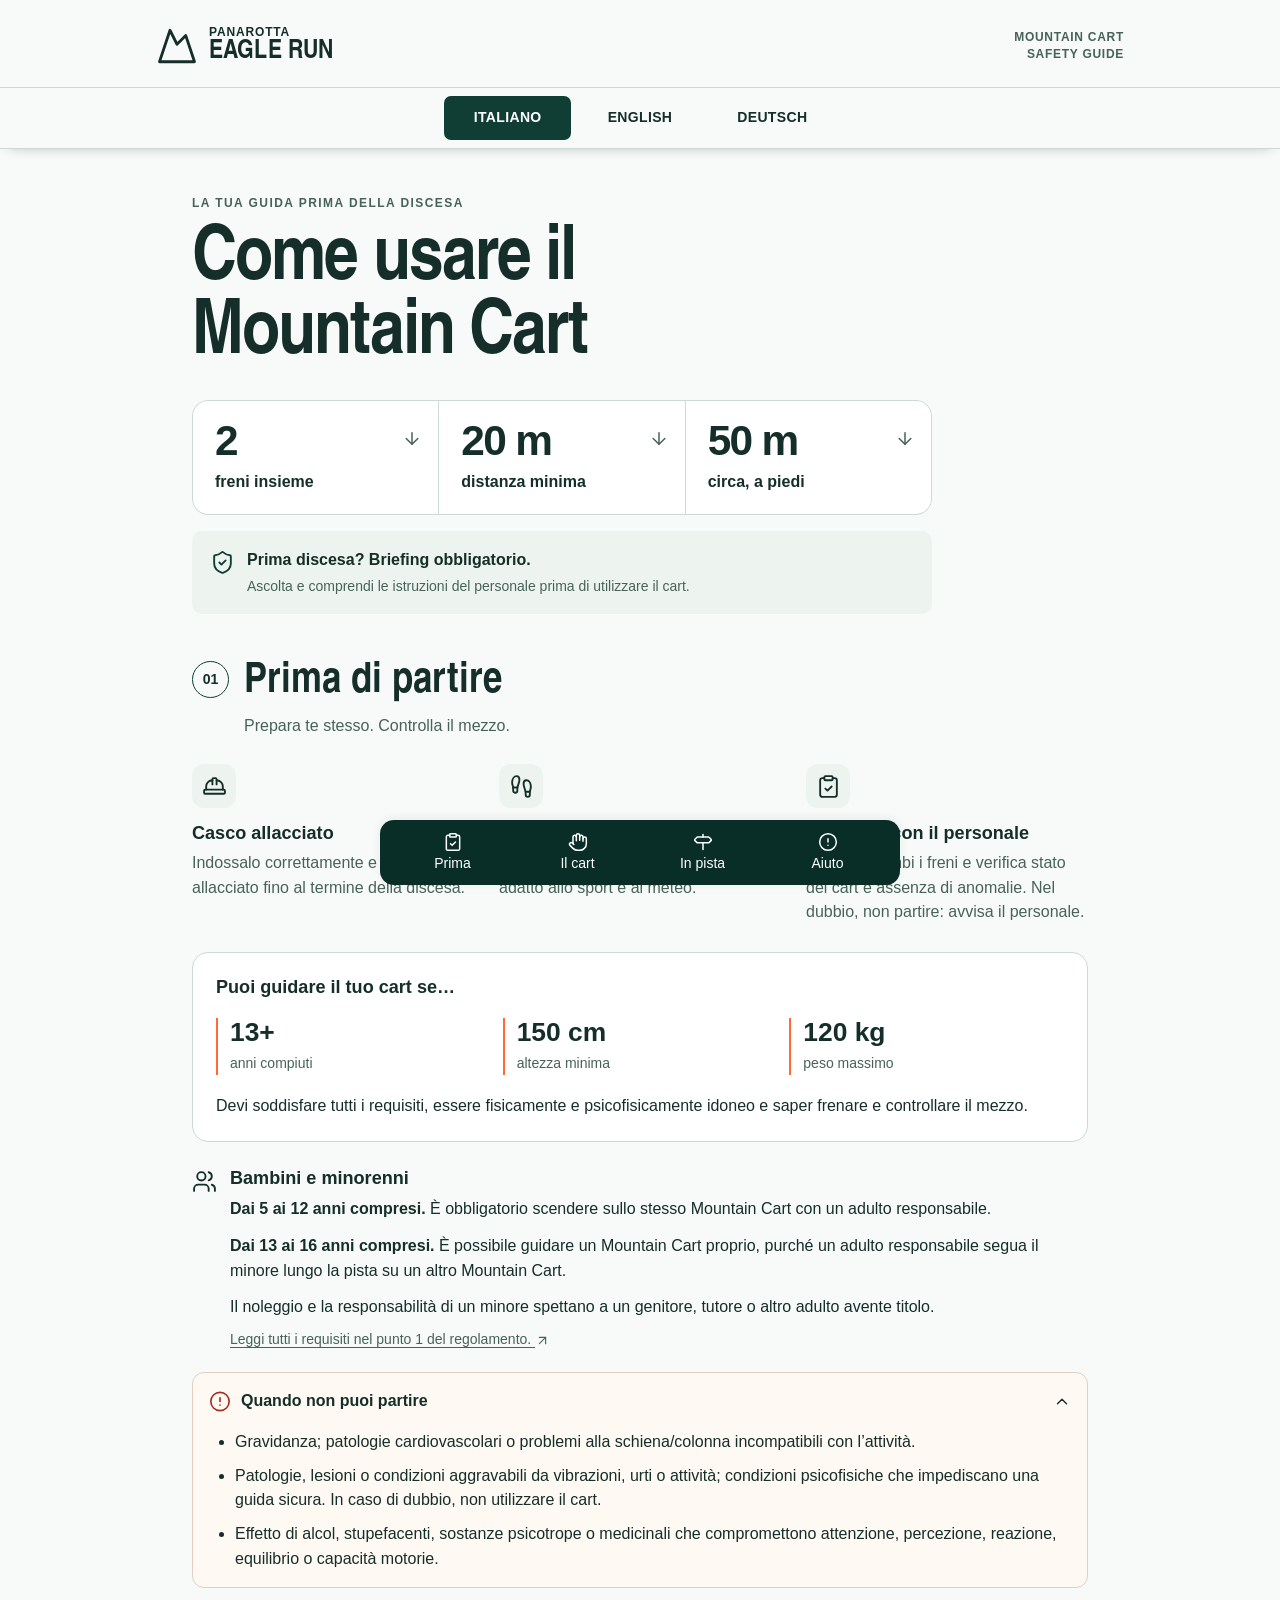
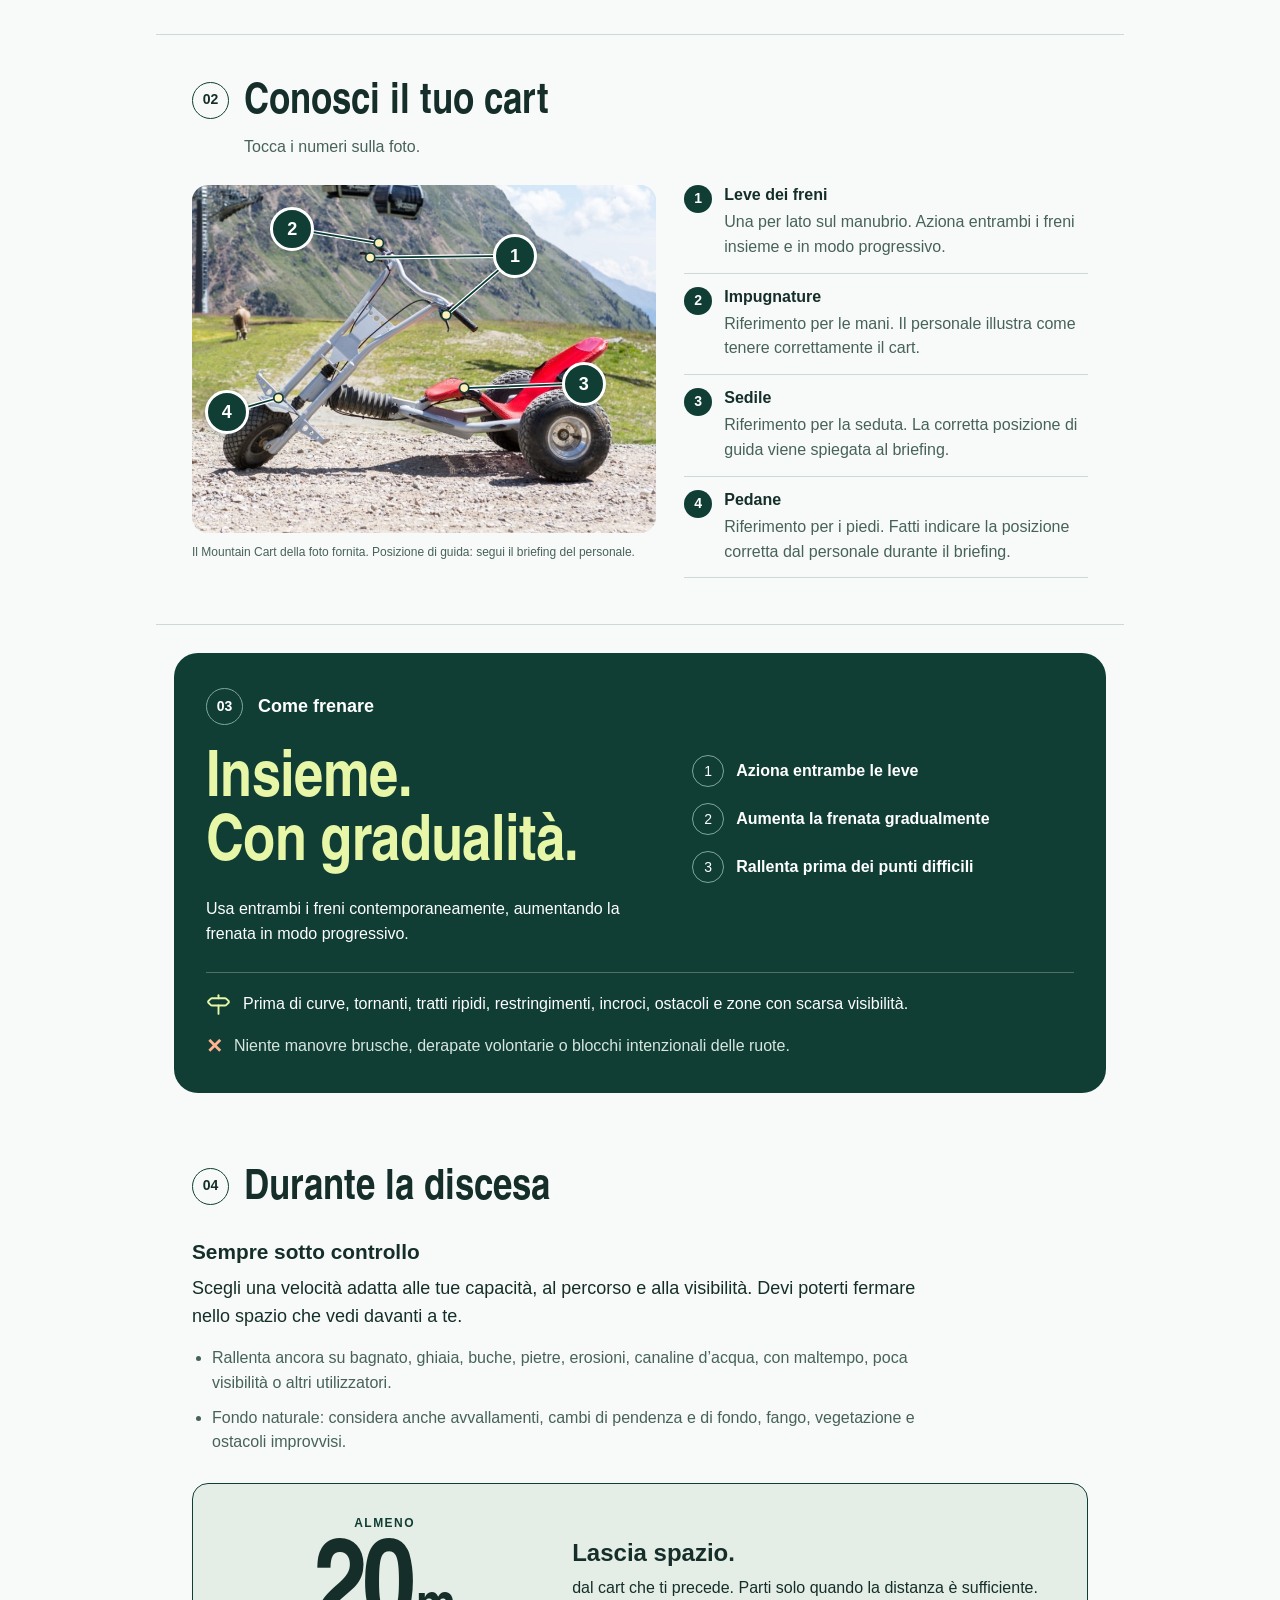
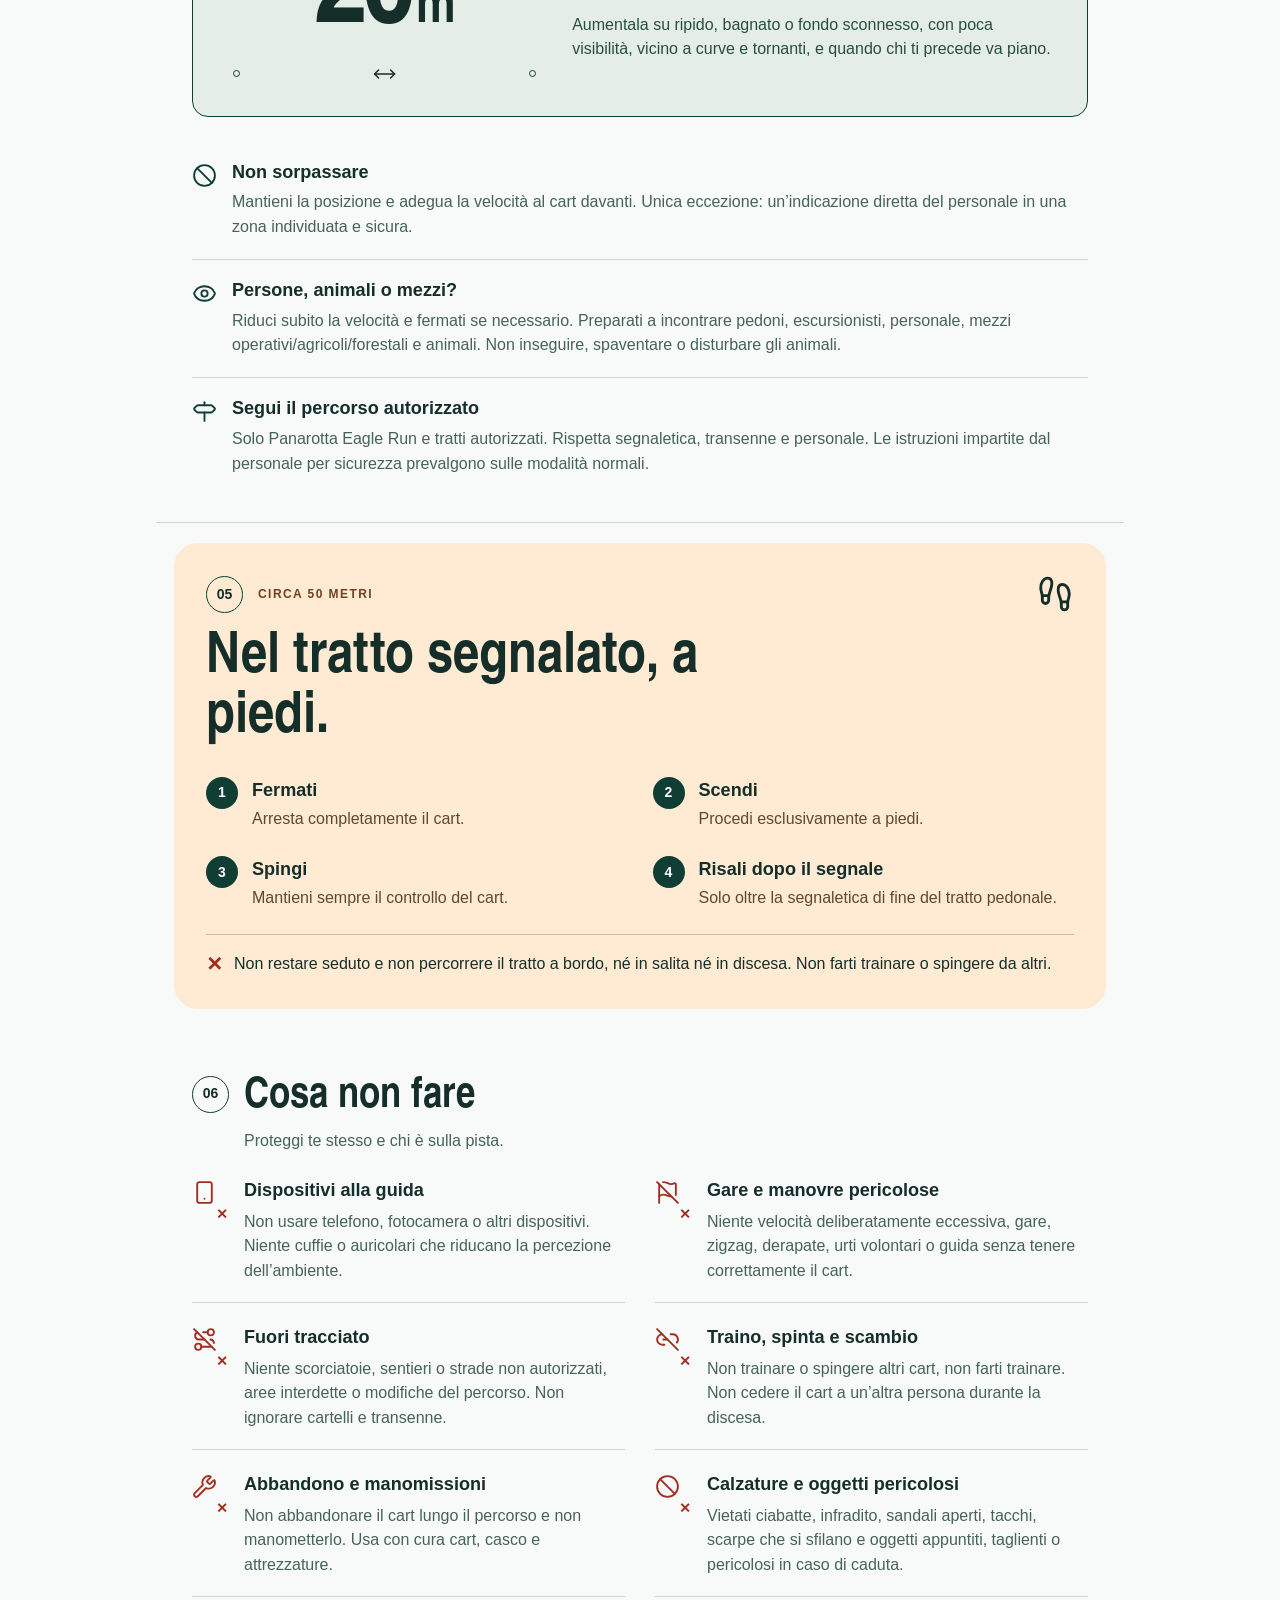
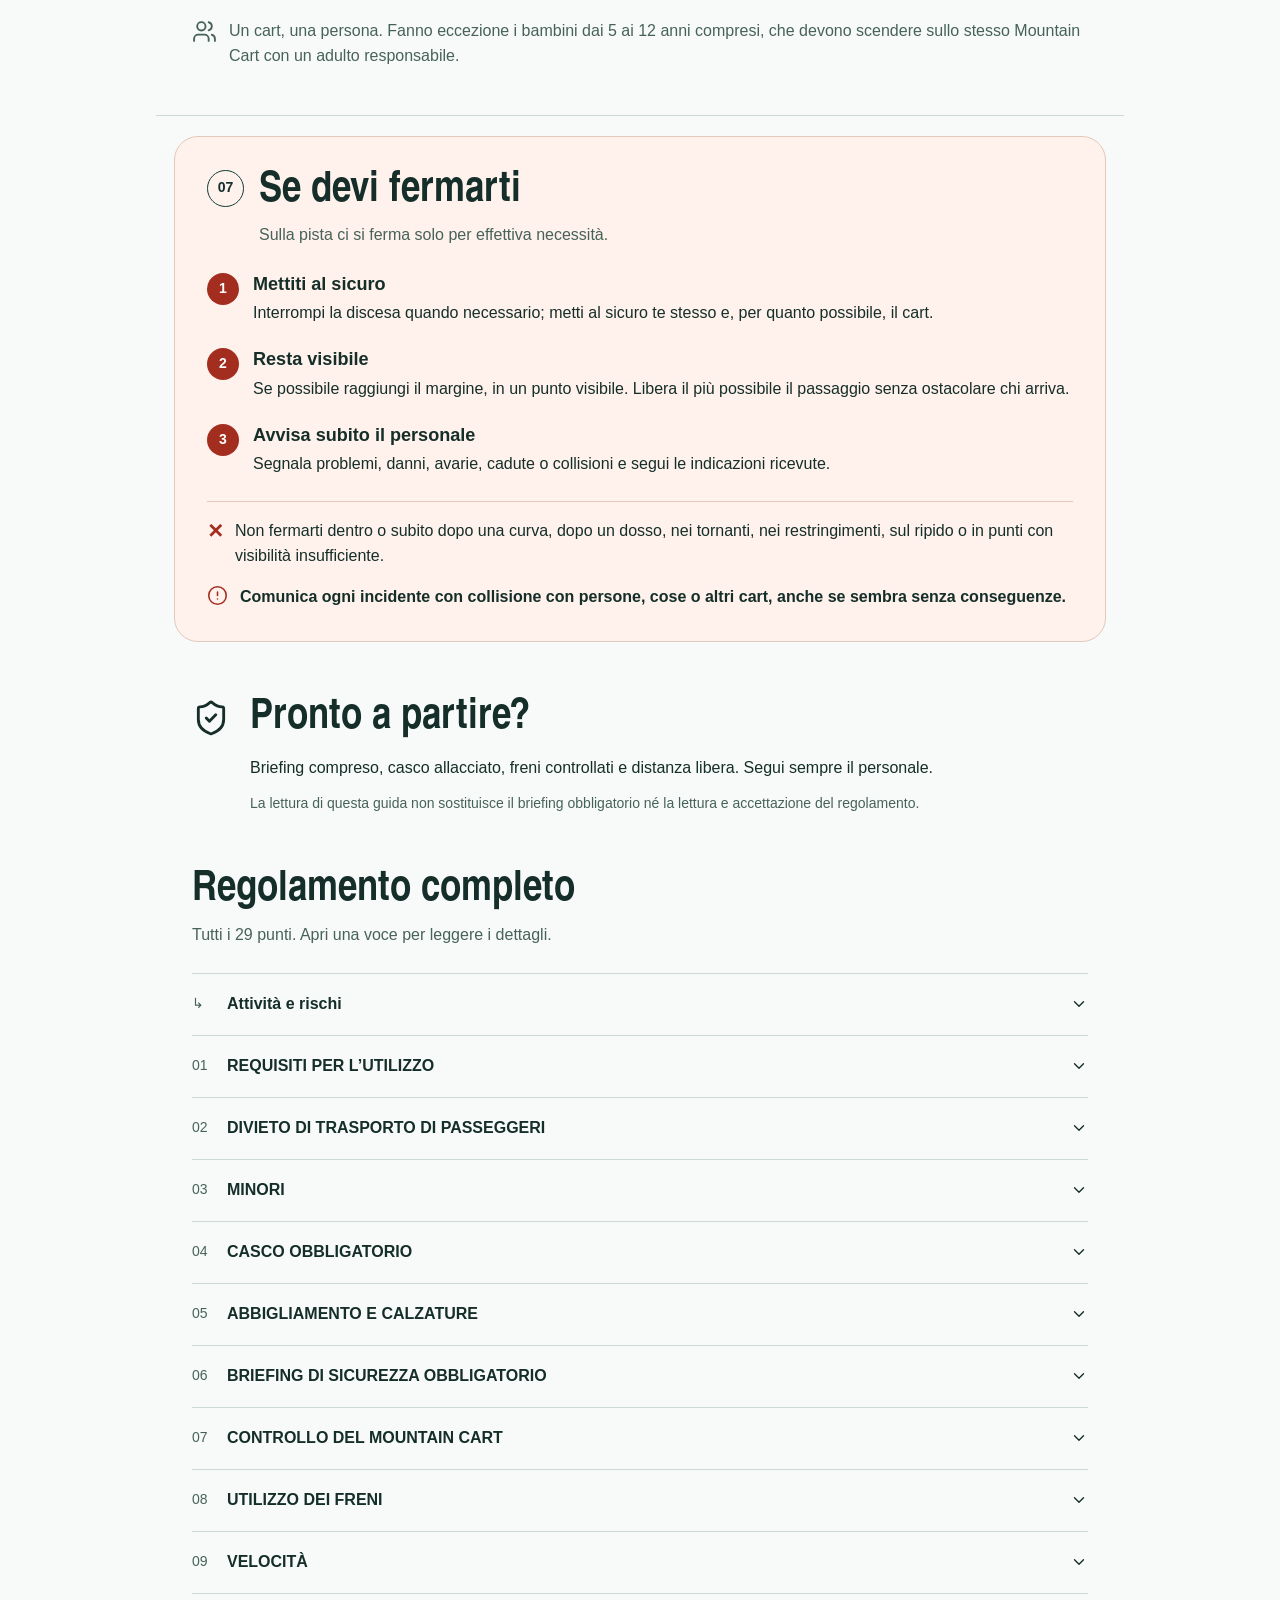
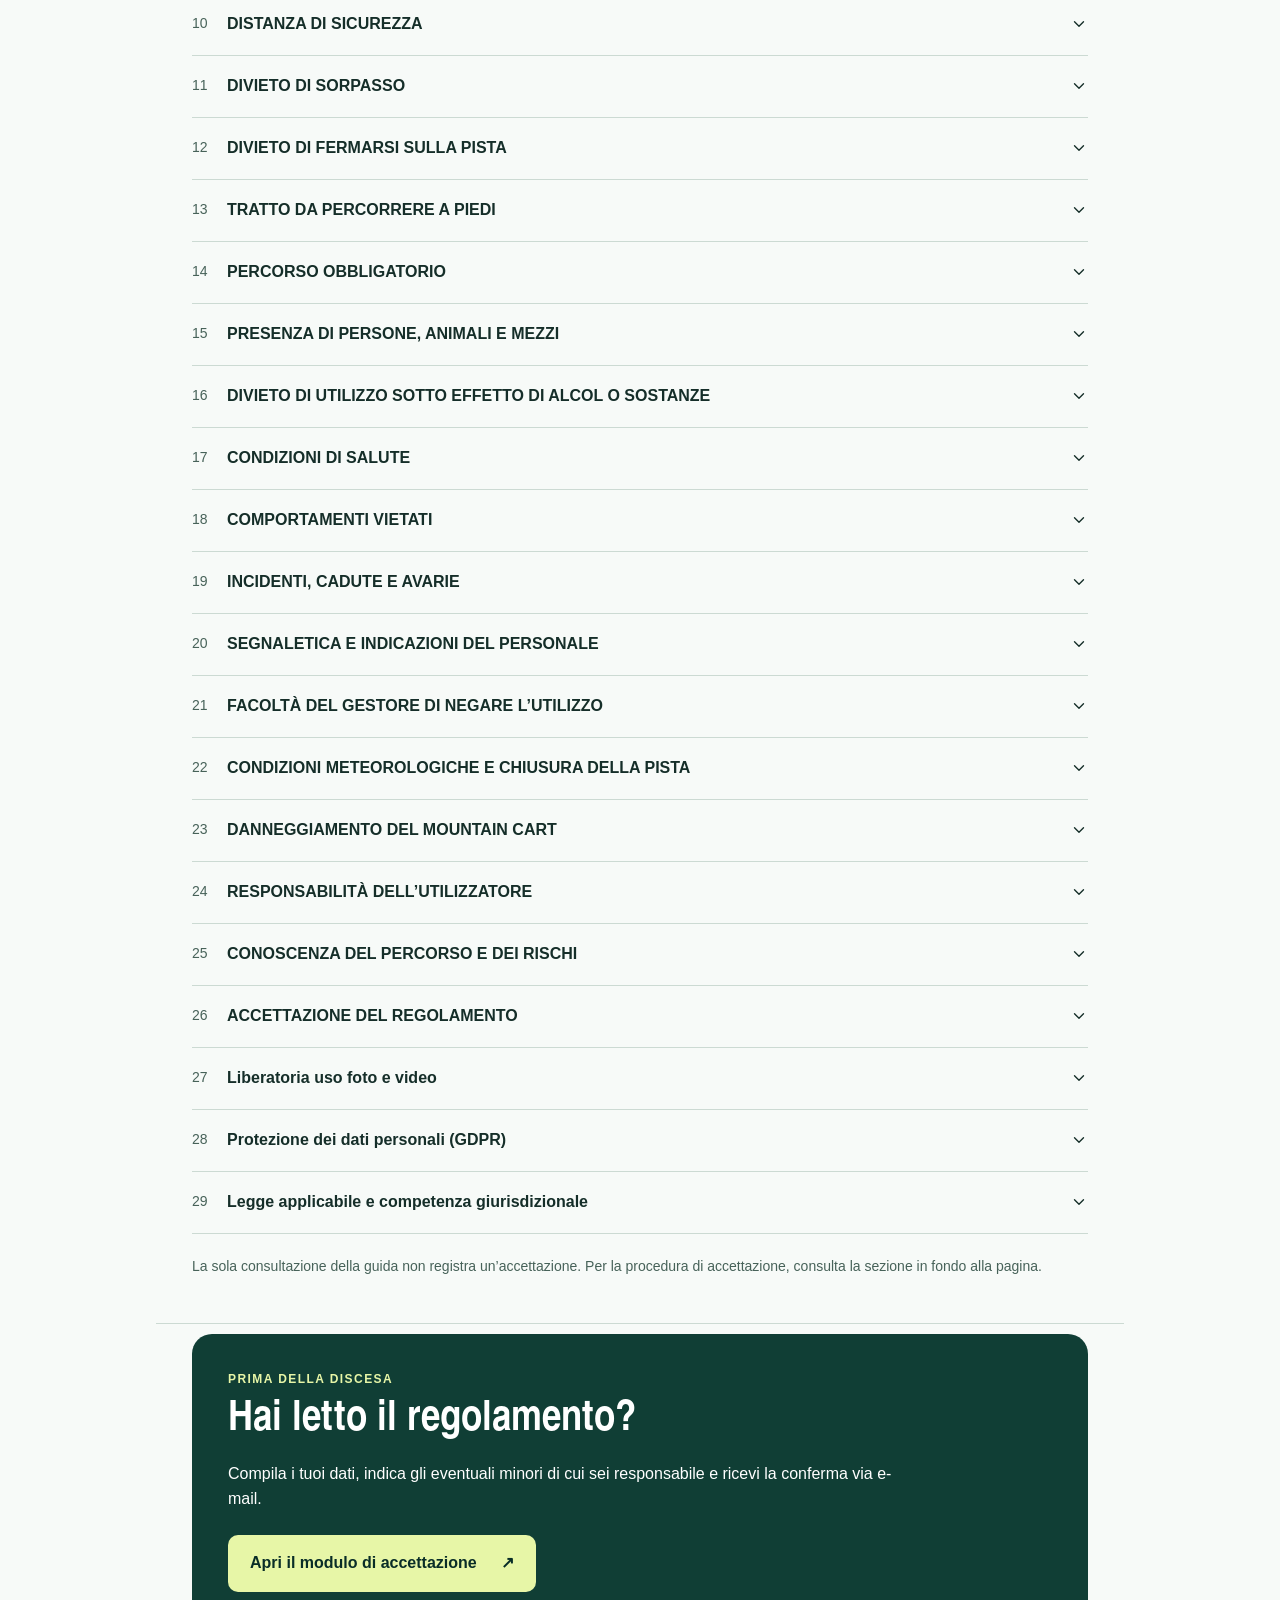
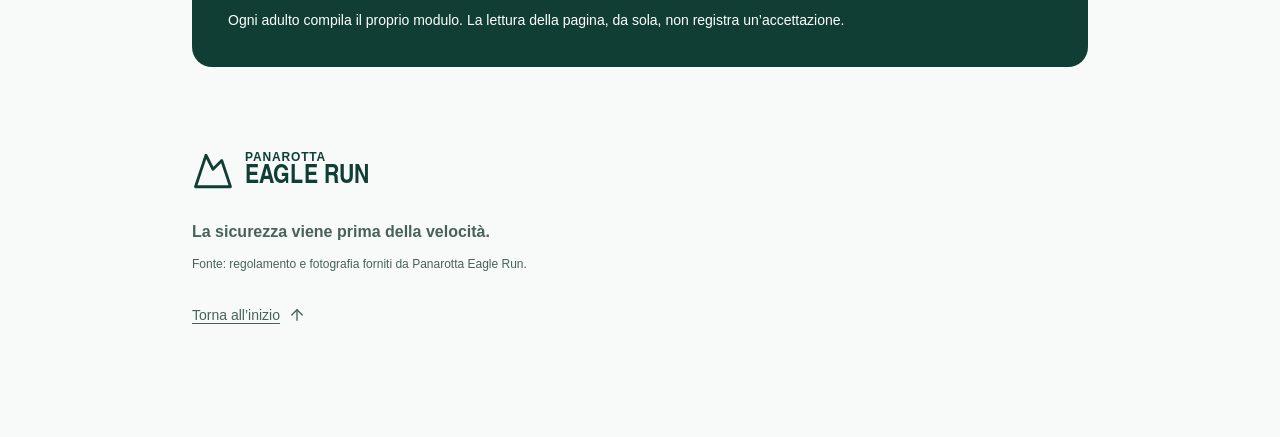
==== commit 546532e4: "Rimossi i download del regolamento e del PDF originale; correzioni per la visualizzazione da telefon" ====
--- a/index.html
+++ b/index.html
@@ -1,6 +1,6 @@
 <!doctype html>
 <html lang="it">
-<head><meta charset="utf-8"><meta name="viewport" content="width=device-width,initial-scale=1,viewport-fit=cover"><meta name="theme-color" content="#103e35"><meta name="description" content="Le istruzioni essenziali della Panarotta Eagle Run. Preparazione, freni, distanza e sicurezza, in tre lingue."><meta name="robots" content="noindex,nofollow"><title>Come usare il Mountain Cart | Panarotta Eagle Run</title><link rel="stylesheet" href="styles.css"><link rel="stylesheet" href="registration.css"><link rel="icon" href="assets/favicon.svg" type="image/svg+xml"></head>
+<head><meta charset="utf-8"><meta name="viewport" content="width=device-width,initial-scale=1,viewport-fit=cover"><meta name="theme-color" content="#103e35"><meta name="description" content="Le istruzioni essenziali della Panarotta Eagle Run. Preparazione, freni, distanza e sicurezza, in tre lingue."><meta name="robots" content="noindex,nofollow"><title>Come usare il Mountain Cart | Panarotta Eagle Run</title><link rel="stylesheet" href="styles.css"><link rel="stylesheet" href="registration.css"><link rel="icon" href="assets/favicon.svg" type="image/svg+xml"><link rel="stylesheet" href="mobile.css"></head>
 <body id="top"><a class="skip-link" href="#before">Vai alle istruzioni</a>
 <header class="masthead"><a href="index.html" class="brand" aria-label="Panarotta Eagle Run"><svg class="icon" viewBox="0 0 24 24" fill="none" stroke="currentColor" stroke-width="1.8" stroke-linecap="round" stroke-linejoin="round" aria-hidden="true"><path d="m8 3 4 8 5-5 5 15H2L8 3z"/></svg><span>PANAROTTA<strong>EAGLE RUN</strong></span></a><span class="masthead-label">MOUNTAIN CART<br>SAFETY GUIDE</span></header>
 <div class="language-bar"><nav class="languages" aria-label="Italiano | English | Deutsch"><a lang="it" hreflang="it" href="index.html" aria-current="page">ITALIANO</a><a lang="en" hreflang="en" href="en.html">ENGLISH</a><a lang="de" hreflang="de" href="de.html">DEUTSCH</a></nav></div>
@@ -36,7 +36,7 @@
 
 <section class="ready-section" data-source="4 6 7 10 20 26"><svg class="icon" viewBox="0 0 24 24" fill="none" stroke="currentColor" stroke-width="1.8" stroke-linecap="round" stroke-linejoin="round" aria-hidden="true"><path d="M20 13c0 5-3.5 7.5-7.66 8.95a1 1 0 0 1-.67-.01C7.5 20.5 4 18 4 13V6a1 1 0 0 1 1-1c2 0 4.5-1.2 6.24-2.72a1.17 1.17 0 0 1 1.52 0C14.51 3.81 17 5 19 5a1 1 0 0 1 1 1z"/><path d="m9 12 2 2 4-4"/></svg><div><h2>Pronto a partire?</h2><p>Briefing compreso, casco allacciato, freni controllati e distanza libera. Segui sempre il personale.</p><p class="muted">La lettura di questa guida non sostituisce il briefing obbligatorio né la lettura e accettazione del regolamento.</p></div></section>
 
-<section id="rules" class="section regulations"><div class="section-heading"><div><h2>Regolamento completo</h2><p>Tutti i 29 punti. Apri una voce per leggere i dettagli.</p></div></div><div class="source-links"><a href="assets/regolamento-trascrizione.md" download>Scarica il regolamento italiano aggiornato <svg class="icon" viewBox="0 0 24 24" fill="none" stroke="currentColor" stroke-width="1.8" stroke-linecap="round" stroke-linejoin="round" aria-hidden="true"><path d="M12 5v14"/><path d="m19 12-7 7-7-7"/></svg></a><a href="assets/regolamento-originale.pdf" target="_blank" rel="noopener">Documento originale (PDF · versione precedente) <svg class="icon" viewBox="0 0 24 24" fill="none" stroke="currentColor" stroke-width="1.8" stroke-linecap="round" stroke-linejoin="round" aria-hidden="true"><path d="M7 7h10v10"/><path d="M7 17 17 7"/></svg></a></div><details class="rule"><summary><span class="rule-number">↳</span><span>Attività e rischi</span><svg class="icon" viewBox="0 0 24 24" fill="none" stroke="currentColor" stroke-width="1.8" stroke-linecap="round" stroke-linejoin="round" aria-hidden="true"><path d="m6 9 6 6 6-6"/></svg></summary><div class="rule-body"><p>Attività sportivo-ricreativa in ambiente montano, con rischi di caduta, collisione e infortunio. Fondo naturale prevalentemente sterrato e ghiaioso, con buche, sassi, erosioni, canaline, avvallamenti, pendenze e altri ostacoli. Guida con prudenza e responsabilità, adeguando la velocità alle tue capacità, al percorso, alla visibilità e alle altre persone. La presa in consegna comporta presa visione e accettazione del regolamento.</p></div></details><details class="rule" id="rule-1" data-source="1"><summary><span class="rule-number">01</span><span>REQUISITI PER L’UTILIZZO</span><svg class="icon" viewBox="0 0 24 24" fill="none" stroke="currentColor" stroke-width="1.8" stroke-linecap="round" stroke-linejoin="round" aria-hidden="true"><path d="m6 9 6 6 6-6"/></svg></summary><div class="rule-body"><p>La guida di un proprio Mountain Cart è consentita esclusivamente a persone che:</p><p>abbiano compiuto almeno 13 anni; abbiano un’altezza minima di 150 cm; abbiano un peso non superiore a 120 kg; siano fisicamente e psicofisicamente idonee alla conduzione del mezzo; siano in grado di utilizzare correttamente i freni e controllare autonomamente il Mountain Cart.</p><p>Età e altezza costituiscono requisiti cumulativi: devono pertanto essere rispettati entrambi.</p><p>I bambini dai 5 ai 12 anni compresi devono scendere sullo stesso Mountain Cart con un adulto responsabile.</p><p>I ragazzi dai 13 ai 16 anni compresi possono guidare un Mountain Cart proprio, purché un adulto responsabile li segua lungo la pista su un altro Mountain Cart.</p><p>È vietato affidare un Mountain Cart a persone che non soddisfino i requisiti sopra indicati.</p></div></details><details class="rule" id="rule-2" data-source="2"><summary><span class="rule-number">02</span><span>DIVIETO DI TRASPORTO DI PASSEGGERI</span><svg class="icon" viewBox="0 0 24 24" fill="none" stroke="currentColor" stroke-width="1.8" stroke-linecap="round" stroke-linejoin="round" aria-hidden="true"><path d="m6 9 6 6 6-6"/></svg></summary><div class="rule-body"><p>Ogni Mountain Cart può essere utilizzato da una sola persona, a eccezione dei bambini dai 5 ai 12 anni compresi, che devono scendere sullo stesso Mountain Cart con un adulto responsabile, come indicato al punto 1.</p></div></details><details class="rule" id="rule-3" data-source="3"><summary><span class="rule-number">03</span><span>MINORI</span><svg class="icon" viewBox="0 0 24 24" fill="none" stroke="currentColor" stroke-width="1.8" stroke-linecap="round" stroke-linejoin="round" aria-hidden="true"><path d="m6 9 6 6 6-6"/></svg></summary><div class="rule-body"><p>Il noleggio e l’assunzione di responsabilità per un utilizzatore minorenne devono essere effettuati da un genitore, tutore o altro adulto avente titolo.</p><p>L’adulto responsabile dichiara di avere verificato che il minore possieda i requisiti fisici, tecnici e psicomotori necessari per la conduzione del Mountain Cart.</p><p>Il personale può comunque negare l’accesso alla pista a un minore qualora ritenga che non sia in grado di controllare il mezzo in condizioni di sicurezza.</p></div></details><details class="rule" id="rule-4" data-source="4"><summary><span class="rule-number">04</span><span>CASCO OBBLIGATORIO</span><svg class="icon" viewBox="0 0 24 24" fill="none" stroke="currentColor" stroke-width="1.8" stroke-linecap="round" stroke-linejoin="round" aria-hidden="true"><path d="m6 9 6 6 6-6"/></svg></summary><div class="rule-body"><p>Durante l’intera percorrenza della pista è obbligatorio indossare correttamente il casco.</p><p>Il casco deve essere allacciato prima della partenza e mantenuto allacciato fino al termine della discesa.</p><p>È vietato iniziare o proseguire la discesa senza casco.</p></div></details><details class="rule" id="rule-5" data-source="5"><summary><span class="rule-number">05</span><span>ABBIGLIAMENTO E CALZATURE</span><svg class="icon" viewBox="0 0 24 24" fill="none" stroke="currentColor" stroke-width="1.8" stroke-linecap="round" stroke-linejoin="round" aria-hidden="true"><path d="m6 9 6 6 6-6"/></svg></summary><div class="rule-body"><p>È obbligatorio indossare scarpe chiuse, robuste e saldamente fissate al piede.</p><p>Sono vietati:</p><p>ciabatte; infradito; sandali aperti; scarpe con tacco; calzature che possano sfilarsi facilmente durante la guida.</p><p>È inoltre vietato portare addosso oggetti appuntiti, taglienti o comunque potenzialmente pericolosi in caso di caduta.</p><p>Si raccomanda un abbigliamento adeguato all’attività sportiva e alle condizioni meteorologiche.</p></div></details><details class="rule" id="rule-6" data-source="6"><summary><span class="rule-number">06</span><span>BRIEFING DI SICUREZZA OBBLIGATORIO</span><svg class="icon" viewBox="0 0 24 24" fill="none" stroke="currentColor" stroke-width="1.8" stroke-linecap="round" stroke-linejoin="round" aria-hidden="true"><path d="m6 9 6 6 6-6"/></svg></summary><div class="rule-body"><p>Prima della prima discesa ogni utilizzatore deve partecipare al briefing di sicurezza impartito dal personale.</p><p>Durante il briefing vengono illustrati almeno i seguenti aspetti:</p><p>modalità di utilizzo del Mountain Cart; funzionamento dei freni; corretta posizione di guida; comportamento da tenere lungo la pista; gestione della velocità; distanza di sicurezza; modalità di arresto; segnaletica presente sul percorso; comportamento da adottare nel tratto da percorrere a piedi; procedure da seguire in caso di incidente o avaria.</p><p>Non è consentito utilizzare il Mountain Cart senza avere ricevuto e compreso le istruzioni di sicurezza.</p></div></details><details class="rule" id="rule-7" data-source="7"><summary><span class="rule-number">07</span><span>CONTROLLO DEL MOUNTAIN CART</span><svg class="icon" viewBox="0 0 24 24" fill="none" stroke="currentColor" stroke-width="1.8" stroke-linecap="round" stroke-linejoin="round" aria-hidden="true"><path d="m6 9 6 6 6-6"/></svg></summary><div class="rule-body"><p>Prima della partenza l’utilizzatore deve verificare, con il supporto del personale:</p><p>il corretto funzionamento di entrambi i freni; lo stato generale del Mountain Cart; l’assenza di anomalie evidenti.</p><p>In caso di dubbio, anomalia o malfunzionamento, il Mountain Cart non deve essere utilizzato e deve essere immediatamente segnalato al personale.</p><p>Prendendo in consegna il Mountain Cart, l’utilizzatore dichiara di averne verificato il funzionamento.</p></div></details><details class="rule" id="rule-8" data-source="8"><summary><span class="rule-number">08</span><span>UTILIZZO DEI FRENI</span><svg class="icon" viewBox="0 0 24 24" fill="none" stroke="currentColor" stroke-width="1.8" stroke-linecap="round" stroke-linejoin="round" aria-hidden="true"><path d="m6 9 6 6 6-6"/></svg></summary><div class="rule-body"><p>Il Mountain Cart dispone di sistemi frenanti che devono essere utilizzati correttamente.</p><p>Durante la frenata devono essere utilizzati entrambi i freni contemporaneamente e in modo progressivo.</p><p>Sono vietate manovre brusche, volontarie derapate, blocchi intenzionali delle ruote o altre condotte che possano determinare la perdita di controllo del mezzo.</p><p>La velocità deve essere ridotta prima di curve, tornanti, tratti ripidi, restringimenti, incroci, ostacoli e zone con scarsa visibilità.</p></div></details><details class="rule" id="rule-9" data-source="9"><summary><span class="rule-number">09</span><span>VELOCITÀ</span><svg class="icon" viewBox="0 0 24 24" fill="none" stroke="currentColor" stroke-width="1.8" stroke-linecap="round" stroke-linejoin="round" aria-hidden="true"><path d="m6 9 6 6 6-6"/></svg></summary><div class="rule-body"><p>Ogni conducente deve mantenere una velocità che gli consenta di:</p><p>avere sempre il pieno controllo del Mountain Cart; arrestarsi nello spazio visibile davanti a sé; affrontare in sicurezza curve e variazioni di pendenza; reagire alla presenza improvvisa di persone, animali, mezzi o ostacoli.</p><p>La velocità deve essere ulteriormente ridotta in presenza di:</p><p>fondo bagnato; ghiaia; buche; pietre; erosioni; canaline d’acqua; scarsa visibilità; condizioni meteorologiche avverse; presenza di altri utilizzatori.</p><p>La velocità deve essere sempre adeguata alle capacità personali del conducente.</p></div></details><details class="rule" id="rule-10" data-source="10"><summary><span class="rule-number">10</span><span>DISTANZA DI SICUREZZA</span><svg class="icon" viewBox="0 0 24 24" fill="none" stroke="currentColor" stroke-width="1.8" stroke-linecap="round" stroke-linejoin="round" aria-hidden="true"><path d="m6 9 6 6 6-6"/></svg></summary><div class="rule-body"><p>È obbligatorio mantenere dal Mountain Cart che precede una distanza di sicurezza di almeno 20 metri.</p><p>La distanza deve essere ulteriormente aumentata:</p><p>sui tratti più ripidi; in presenza di fondo bagnato o sconnesso; in caso di scarsa visibilità; quando il conducente che precede procede lentamente; in prossimità di curve e tornanti.</p><p>È vietato partire prima che sia stata raggiunta una distanza sufficiente dal Mountain Cart precedente.</p></div></details><details class="rule" id="rule-11" data-source="11"><summary><span class="rule-number">11</span><span>DIVIETO DI SORPASSO</span><svg class="icon" viewBox="0 0 24 24" fill="none" stroke="currentColor" stroke-width="1.8" stroke-linecap="round" stroke-linejoin="round" aria-hidden="true"><path d="m6 9 6 6 6-6"/></svg></summary><div class="rule-body"><p>Il sorpasso è vietato lungo l’intero percorso, salvo diversa indicazione impartita direttamente dal personale in una zona specificamente individuata e sicura.</p><p>Il conducente deve mantenere la propria posizione e adeguare la velocità al Mountain Cart che lo precede.</p></div></details><details class="rule" id="rule-12" data-source="12"><summary><span class="rule-number">12</span><span>DIVIETO DI FERMARSI SULLA PISTA</span><svg class="icon" viewBox="0 0 24 24" fill="none" stroke="currentColor" stroke-width="1.8" stroke-linecap="round" stroke-linejoin="round" aria-hidden="true"><path d="m6 9 6 6 6-6"/></svg></summary><div class="rule-body"><p>È vietato fermarsi lungo il percorso salvo situazioni di effettiva necessità.</p><p>In caso di arresto obbligato, il conducente deve:</p><p>1. raggiungere, se possibile, il margine del percorso; 2. scegliere un punto chiaramente visibile dagli utilizzatori che sopraggiungono; 3. liberare quanto più possibile la carreggiata; 4. segnalare immediatamente eventuali problemi.</p><p>È assolutamente vietato fermarsi:</p><p>subito dopo una curva; all’interno di una curva; dopo un dosso; nei tornanti; nei restringimenti; nei tratti ripidi; in qualsiasi punto con visibilità insufficiente.</p></div></details><details class="rule" id="rule-13" data-source="13"><summary><span class="rule-number">13</span><span>TRATTO DA PERCORRERE A PIEDI</span><svg class="icon" viewBox="0 0 24 24" fill="none" stroke="currentColor" stroke-width="1.8" stroke-linecap="round" stroke-linejoin="round" aria-hidden="true"><path d="m6 9 6 6 6-6"/></svg></summary><div class="rule-body"><p>Sul percorso della Panarotta Eagle Run è presente un tratto di circa 50 metri nel quale il Mountain Cart deve essere spinto manualmente.</p><p>Nel tratto appositamente segnalato è assolutamente vietato rimanere seduti sul Mountain Cart o percorrerlo in discesa/salita a bordo del mezzo.</p><p>L’utilizzatore deve:</p><p>1. arrestare completamente il Mountain Cart; 2. scendere dal mezzo; 3. procedere esclusivamente a piedi; 4. spingere il Mountain Cart mantenendone sempre il controllo; 5. risalire sul Mountain Cart esclusivamente dopo avere superato la segnaletica di fine del tratto pedonale.</p><p>È vietato farsi trainare, spingere da altre persone o utilizzare il Mountain Cart in maniera diversa da quanto indicato.</p></div></details><details class="rule" id="rule-14" data-source="14"><summary><span class="rule-number">14</span><span>PERCORSO OBBLIGATORIO</span><svg class="icon" viewBox="0 0 24 24" fill="none" stroke="currentColor" stroke-width="1.8" stroke-linecap="round" stroke-linejoin="round" aria-hidden="true"><path d="m6 9 6 6 6-6"/></svg></summary><div class="rule-body"><p>Il Mountain Cart può essere utilizzato esclusivamente sulla pista Panarotta Eagle Run e sui tratti espressamente autorizzati.</p><p>È vietato:</p><p>uscire dal tracciato; utilizzare scorciatoie; entrare su sentieri o strade non autorizzati; percorrere aree interdette; modificare il percorso; ignorare transenne, cartelli o segnalazioni.</p></div></details><details class="rule" id="rule-15" data-source="15"><summary><span class="rule-number">15</span><span>PRESENZA DI PERSONE, ANIMALI E MEZZI</span><svg class="icon" viewBox="0 0 24 24" fill="none" stroke="currentColor" stroke-width="1.8" stroke-linecap="round" stroke-linejoin="round" aria-hidden="true"><path d="m6 9 6 6 6-6"/></svg></summary><div class="rule-body"><p>La Panarotta Eagle Run si sviluppa in ambiente montano.</p><p>L’utilizzatore deve pertanto essere sempre preparato alla possibile presenza di:</p><p>pedoni; escursionisti; personale di servizio; mezzi operativi; mezzi agricoli o forestali; animali domestici o da allevamento; fauna selvatica; ostacoli occasionali.</p><p>In presenza di persone, animali o mezzi è obbligatorio ridurre immediatamente la velocità e, se necessario, fermarsi.</p><p>È vietato inseguire, spaventare o disturbare animali presenti lungo il percorso.</p></div></details><details class="rule" id="rule-16" data-source="16"><summary><span class="rule-number">16</span><span>DIVIETO DI UTILIZZO SOTTO EFFETTO DI ALCOL O SOSTANZE</span><svg class="icon" viewBox="0 0 24 24" fill="none" stroke="currentColor" stroke-width="1.8" stroke-linecap="round" stroke-linejoin="round" aria-hidden="true"><path d="m6 9 6 6 6-6"/></svg></summary><div class="rule-body"><p>È assolutamente vietato utilizzare il Mountain Cart sotto l’effetto di:</p><p>bevande alcoliche; sostanze stupefacenti; sostanze psicotrope; medicinali che possano compromettere attenzione, percezione, tempi di reazione, equilibrio o capacità motorie.</p><p>Il personale può negare o interrompere l’utilizzo del Mountain Cart in caso di semplice sospetto di alterazione psicofisica.</p></div></details><details class="rule" id="rule-17" data-source="17"><summary><span class="rule-number">17</span><span>CONDIZIONI DI SALUTE</span><svg class="icon" viewBox="0 0 24 24" fill="none" stroke="currentColor" stroke-width="1.8" stroke-linecap="round" stroke-linejoin="round" aria-hidden="true"><path d="m6 9 6 6 6-6"/></svg></summary><div class="rule-body"><p>Non è consentito utilizzare il Mountain Cart alle persone:</p><p>in stato di gravidanza; affette da patologie cardiovascolari incompatibili con l’attività; affette da problemi alla colonna vertebrale o alla schiena incompatibili con l’attività; affette da patologie, lesioni o condizioni fisiche che possano essere aggravate dalle vibrazioni, dagli urti o dall’attività; che presentino condizioni psicofisiche tali da compromettere la capacità di guidare il mezzo in sicurezza.</p><p>Ogni utilizzatore è responsabile della valutazione della propria idoneità fisica all’attività.</p><p>In caso di dubbio è necessario astenersi dall’utilizzo.</p></div></details><details class="rule" id="rule-18" data-source="18"><summary><span class="rule-number">18</span><span>COMPORTAMENTI VIETATI</span><svg class="icon" viewBox="0 0 24 24" fill="none" stroke="currentColor" stroke-width="1.8" stroke-linecap="round" stroke-linejoin="round" aria-hidden="true"><path d="m6 9 6 6 6-6"/></svg></summary><div class="rule-body"><p>È vietato:</p><p>guidare senza tenere correttamente il Mountain Cart; procedere deliberatamente a velocità eccessiva; effettuare gare o competizioni tra utilizzatori; effettuare sorpassi; provocare volontariamente derapate; zigzagare lungo il percorso; urtare volontariamente altri Mountain Cart; trainare o spingere altri Mountain Cart; farsi trainare; utilizzare telefoni cellulari, fotocamere o altri dispositivi durante la guida; utilizzare cuffie o auricolari che riducano la percezione dell’ambiente circostante; abbandonare il Mountain Cart lungo il percorso; manomettere il Mountain Cart; cedere il proprio Mountain Cart a un’altra persona durante la discesa; tenere qualsiasi comportamento che possa mettere in pericolo sé stessi o terzi.</p></div></details><details class="rule" id="rule-19" data-source="19"><summary><span class="rule-number">19</span><span>INCIDENTI, CADUTE E AVARIE</span><svg class="icon" viewBox="0 0 24 24" fill="none" stroke="currentColor" stroke-width="1.8" stroke-linecap="round" stroke-linejoin="round" aria-hidden="true"><path d="m6 9 6 6 6-6"/></svg></summary><div class="rule-body"><p>In caso di incidente, caduta, collisione, danno o avaria è obbligatorio:</p><p>interrompere la discesa quando necessario; mettere in sicurezza sé stessi e, per quanto possibile, il Mountain Cart; non creare ostacolo agli utilizzatori che sopraggiungono; avvisare immediatamente il personale; seguire le indicazioni ricevute.</p><p>Ogni incidente, anche apparentemente privo di conseguenze, che abbia comportato collisione con persone, cose o altri Mountain Cart deve essere comunicato al personale.</p></div></details><details class="rule" id="rule-20" data-source="20"><summary><span class="rule-number">20</span><span>SEGNALETICA E INDICAZIONI DEL PERSONALE</span><svg class="icon" viewBox="0 0 24 24" fill="none" stroke="currentColor" stroke-width="1.8" stroke-linecap="round" stroke-linejoin="round" aria-hidden="true"><path d="m6 9 6 6 6-6"/></svg></summary><div class="rule-body"><p>Gli utilizzatori devono rispettare integralmente:</p><p>la segnaletica; le transenne; le indicazioni presenti lungo il percorso; le disposizioni impartite dal personale.</p><p>Le indicazioni del personale prevalgono sulle normali modalità di utilizzo quando impartite per ragioni di sicurezza.</p></div></details><details class="rule" id="rule-21" data-source="21"><summary><span class="rule-number">21</span><span>FACOLTÀ DEL GESTORE DI NEGARE L’UTILIZZO</span><svg class="icon" viewBox="0 0 24 24" fill="none" stroke="currentColor" stroke-width="1.8" stroke-linecap="round" stroke-linejoin="round" aria-hidden="true"><path d="m6 9 6 6 6-6"/></svg></summary><div class="rule-body"><p>Il Gestore può rifiutare la consegna del Mountain Cart o interromperne l’utilizzo quando ritenga che sussistano condizioni di pericolo.</p><p>In particolare, l’accesso può essere negato o revocato in caso di:</p><p>mancato rispetto dei requisiti di età, altezza o peso; condizioni psicofisiche non adeguate; comportamento pericoloso; mancato rispetto del briefing; mancato rispetto del presente Regolamento; mancato rispetto delle indicazioni del personale; utilizzo improprio del mezzo.</p><p>In caso di violazione delle norme di sicurezza, il Mountain Cart può essere ritirato immediatamente.</p></div></details><details class="rule" id="rule-22" data-source="22"><summary><span class="rule-number">22</span><span>CONDIZIONI METEOROLOGICHE E CHIUSURA DELLA PISTA</span><svg class="icon" viewBox="0 0 24 24" fill="none" stroke="currentColor" stroke-width="1.8" stroke-linecap="round" stroke-linejoin="round" aria-hidden="true"><path d="m6 9 6 6 6-6"/></svg></summary><div class="rule-body"><p>Il Gestore può, in qualsiasi momento, ritardare, sospendere o interrompere il servizio e chiudere totalmente o parzialmente la pista in presenza di condizioni che possano compromettere la sicurezza, comprese:</p><p>pioggia intensa; temporali; fulmini; vento forte; grandine; ridotta visibilità; deterioramento del fondo; presenza di ostacoli; lavori o manutenzioni; guasti tecnici; disposizione delle autorità; qualsiasi altra circostanza ritenuta incompatibile con la sicurezza.</p></div></details><details class="rule" id="rule-23" data-source="23"><summary><span class="rule-number">23</span><span>DANNEGGIAMENTO DEL MOUNTAIN CART</span><svg class="icon" viewBox="0 0 24 24" fill="none" stroke="currentColor" stroke-width="1.8" stroke-linecap="round" stroke-linejoin="round" aria-hidden="true"><path d="m6 9 6 6 6-6"/></svg></summary><div class="rule-body"><p>L’utilizzatore deve utilizzare con cura il Mountain Cart, il casco e ogni altra attrezzatura ricevuta.</p><p>Qualsiasi danno o anomalia deve essere immediatamente comunicato.</p><p>L’utilizzatore risponde, nei limiti previsti dalla normativa applicabile, dei danni provocati da:</p><p>utilizzo improprio; negligenza; inosservanza del presente Regolamento; inosservanza delle indicazioni del personale; comportamento intenzionale.</p></div></details><details class="rule" id="rule-24" data-source="24"><summary><span class="rule-number">24</span><span>RESPONSABILITÀ DELL’UTILIZZATORE</span><svg class="icon" viewBox="0 0 24 24" fill="none" stroke="currentColor" stroke-width="1.8" stroke-linecap="round" stroke-linejoin="round" aria-hidden="true"><path d="m6 9 6 6 6-6"/></svg></summary><div class="rule-body"><p>L’utilizzatore è responsabile della propria condotta durante l’intera attività ed è tenuto ad adottare tutte le cautele necessarie a evitare danni a sé stesso, a terzi, a cose e alle attrezzature.</p><p>L’utilizzatore riconosce che l’attività viene svolta in ambiente naturale montano e che il fondo può presentare irregolarità e variazioni dovute alle caratteristiche naturali del terreno, all’usura e alle condizioni meteorologiche.</p><p>L’utilizzo del Mountain Cart avviene nel rispetto del presente Regolamento e sotto la responsabilità dell’utilizzatore per quanto riconducibile alla propria condotta, ferme restando le responsabilità inderogabili del Gestore previste dalla normativa vigente.</p></div></details><details class="rule" id="rule-25" data-source="25"><summary><span class="rule-number">25</span><span>CONOSCENZA DEL PERCORSO E DEI RISCHI</span><svg class="icon" viewBox="0 0 24 24" fill="none" stroke="currentColor" stroke-width="1.8" stroke-linecap="round" stroke-linejoin="round" aria-hidden="true"><path d="m6 9 6 6 6-6"/></svg></summary><div class="rule-body"><p>Prima dell’utilizzo il conducente dichiara di essere stato informato che la pista presenta un fondo naturale in ambiente alpino, sul quale possono essere presenti, anche improvvisamente:</p><p>ghiaia; pietrisco; sassi; buche; avvallamenti; erosioni; canaline d’acqua; cambiamenti del fondo; variazioni di pendenza; fango; vegetazione; altri ostacoli naturali.</p><p>Tali condizioni richiedono una guida prudente e una continua capacità di adattamento della velocità.</p></div></details><details class="rule" id="rule-26" data-source="26"><summary><span class="rule-number">26</span><span>ACCETTAZIONE DEL REGOLAMENTO</span><svg class="icon" viewBox="0 0 24 24" fill="none" stroke="currentColor" stroke-width="1.8" stroke-linecap="round" stroke-linejoin="round" aria-hidden="true"><path d="m6 9 6 6 6-6"/></svg></summary><div class="rule-body"><p>La consegna e l’utilizzo del Mountain Cart presuppongono:</p><p>la lettura del presente Regolamento; la comprensione delle relative disposizioni; la partecipazione al briefing di sicurezza; l’accettazione delle condizioni di utilizzo; l’impegno a rispettare le indicazioni del personale.</p><p>Per i minorenni, la presa visione e l’accettazione devono essere effettuate anche dall’adulto responsabile.</p><p>La violazione anche di una sola disposizione del presente Regolamento può comportare l’immediata interruzione dell’attività e il ritiro del Mountain Cart.</p></div></details><details class="rule" id="rule-27" data-source="27"><summary><span class="rule-number">27</span><span>Liberatoria uso foto e video</span><svg class="icon" viewBox="0 0 24 24" fill="none" stroke="currentColor" stroke-width="1.8" stroke-linecap="round" stroke-linejoin="round" aria-hidden="true"><path d="m6 9 6 6 6-6"/></svg></summary><div class="rule-body"><p>UTILIZZO DI IMMAGINI E RIPRESE FOTO/VIDEO</p><p>Durante lo svolgimento dell’attività Mountain Cart potranno essere effettuate fotografie e riprese video da parte dell’organizzazione o di soggetti da essa incaricati.</p><p>Tali immagini potranno essere utilizzate, a titolo gratuito, per finalità informative, promozionali e pubblicitarie relative all’attività Mountain Cart, alla località e alle iniziative dell’organizzazione, mediante pubblicazione su siti internet, social network, materiale pubblicitario, promozionale e informativo, sia in formato digitale che cartaceo.</p><p>Le immagini saranno utilizzate nel rispetto della dignità e del decoro delle persone ritratte e non saranno utilizzate per finalità differenti da quelle sopra indicate.</p><p>Il partecipante dichiara di aver preso visione della presente clausola e:</p><p>AUTORIZZA gratuitamente la ripresa e l’utilizzo della propria immagine per le finalità sopra indicate.</p><p>L’eventuale mancata autorizzazione non pregiudica la possibilità di partecipare all’attività Mountain Cart.</p><p>Per i partecipanti minorenni, l’autorizzazione deve essere espressa dal genitore o da chi esercita la responsabilità genitoriale.</p></div></details><details class="rule" id="rule-28" data-source="28"><summary><span class="rule-number">28</span><span>Protezione dei dati personali (GDPR)</span><svg class="icon" viewBox="0 0 24 24" fill="none" stroke="currentColor" stroke-width="1.8" stroke-linecap="round" stroke-linejoin="round" aria-hidden="true"><path d="m6 9 6 6 6-6"/></svg></summary><div class="rule-body"><p>Nell'ambito del rapporto contrattuale di noleggio, i Dati Personali del Cliente (secondo la definizione dell'art. 4 GDPR) sono trattati da Lagorai 2002 srl, in qualità di Titolare del trattamento nel pieno rispetto del Regolamento UE 2016/679 (GDPR), ai sensi del D.lgs. 196/2003 novellato dal D.lgs. 101/18, nonché nel rispetto della normativa applicabile.</p><p>Maggiori informazioni rispetto al trattamento dei Dati Personali del Cliente sono rinvenibili nell’informativa ai sensi dell'art. 13 GDPR.</p></div></details><details class="rule" id="rule-29" data-source="29"><summary><span class="rule-number">29</span><span>Legge applicabile e competenza giurisdizionale</span><svg class="icon" viewBox="0 0 24 24" fill="none" stroke="currentColor" stroke-width="1.8" stroke-linecap="round" stroke-linejoin="round" aria-hidden="true"><path d="m6 9 6 6 6-6"/></svg></summary><div class="rule-body"><p>Il rapporto di noleggio e ogni altro rapporto da esso discendente sono regolati dalla legge italiana.</p><p>Per ogni controversia derivante dai rapporti regolati dal presente &quot;Regolamento e condizioni di noleggio&quot;, fermo e impregiudicato quanto previsto all'articolo 33, comma 2, lettera u, del Codice del Consumo (Decreto Legislativo 206/2005) e cioè il Foro ove risiede o è elettivamente domiciliato il Consumatore, è competente in via esclusiva il Foro di Trento.</p></div></details><p class="data-note">La sola consultazione della guida non registra un’accettazione. Per la procedura di accettazione, consulta la sezione in fondo alla pagina.</p></section>
+<section id="rules" class="section regulations"><div class="section-heading"><div><h2>Regolamento completo</h2><p>Tutti i 29 punti. Apri una voce per leggere i dettagli.</p></div></div><details class="rule"><summary><span class="rule-number">↳</span><span>Attività e rischi</span><svg class="icon" viewBox="0 0 24 24" fill="none" stroke="currentColor" stroke-width="1.8" stroke-linecap="round" stroke-linejoin="round" aria-hidden="true"><path d="m6 9 6 6 6-6"/></svg></summary><div class="rule-body"><p>Attività sportivo-ricreativa in ambiente montano, con rischi di caduta, collisione e infortunio. Fondo naturale prevalentemente sterrato e ghiaioso, con buche, sassi, erosioni, canaline, avvallamenti, pendenze e altri ostacoli. Guida con prudenza e responsabilità, adeguando la velocità alle tue capacità, al percorso, alla visibilità e alle altre persone. La presa in consegna comporta presa visione e accettazione del regolamento.</p></div></details><details class="rule" id="rule-1" data-source="1"><summary><span class="rule-number">01</span><span>REQUISITI PER L’UTILIZZO</span><svg class="icon" viewBox="0 0 24 24" fill="none" stroke="currentColor" stroke-width="1.8" stroke-linecap="round" stroke-linejoin="round" aria-hidden="true"><path d="m6 9 6 6 6-6"/></svg></summary><div class="rule-body"><p>La guida di un proprio Mountain Cart è consentita esclusivamente a persone che:</p><p>abbiano compiuto almeno 13 anni; abbiano un’altezza minima di 150 cm; abbiano un peso non superiore a 120 kg; siano fisicamente e psicofisicamente idonee alla conduzione del mezzo; siano in grado di utilizzare correttamente i freni e controllare autonomamente il Mountain Cart.</p><p>Età e altezza costituiscono requisiti cumulativi: devono pertanto essere rispettati entrambi.</p><p>I bambini dai 5 ai 12 anni compresi devono scendere sullo stesso Mountain Cart con un adulto responsabile.</p><p>I ragazzi dai 13 ai 16 anni compresi possono guidare un Mountain Cart proprio, purché un adulto responsabile li segua lungo la pista su un altro Mountain Cart.</p><p>È vietato affidare un Mountain Cart a persone che non soddisfino i requisiti sopra indicati.</p></div></details><details class="rule" id="rule-2" data-source="2"><summary><span class="rule-number">02</span><span>DIVIETO DI TRASPORTO DI PASSEGGERI</span><svg class="icon" viewBox="0 0 24 24" fill="none" stroke="currentColor" stroke-width="1.8" stroke-linecap="round" stroke-linejoin="round" aria-hidden="true"><path d="m6 9 6 6 6-6"/></svg></summary><div class="rule-body"><p>Ogni Mountain Cart può essere utilizzato da una sola persona, a eccezione dei bambini dai 5 ai 12 anni compresi, che devono scendere sullo stesso Mountain Cart con un adulto responsabile, come indicato al punto 1.</p></div></details><details class="rule" id="rule-3" data-source="3"><summary><span class="rule-number">03</span><span>MINORI</span><svg class="icon" viewBox="0 0 24 24" fill="none" stroke="currentColor" stroke-width="1.8" stroke-linecap="round" stroke-linejoin="round" aria-hidden="true"><path d="m6 9 6 6 6-6"/></svg></summary><div class="rule-body"><p>Il noleggio e l’assunzione di responsabilità per un utilizzatore minorenne devono essere effettuati da un genitore, tutore o altro adulto avente titolo.</p><p>L’adulto responsabile dichiara di avere verificato che il minore possieda i requisiti fisici, tecnici e psicomotori necessari per la conduzione del Mountain Cart.</p><p>Il personale può comunque negare l’accesso alla pista a un minore qualora ritenga che non sia in grado di controllare il mezzo in condizioni di sicurezza.</p></div></details><details class="rule" id="rule-4" data-source="4"><summary><span class="rule-number">04</span><span>CASCO OBBLIGATORIO</span><svg class="icon" viewBox="0 0 24 24" fill="none" stroke="currentColor" stroke-width="1.8" stroke-linecap="round" stroke-linejoin="round" aria-hidden="true"><path d="m6 9 6 6 6-6"/></svg></summary><div class="rule-body"><p>Durante l’intera percorrenza della pista è obbligatorio indossare correttamente il casco.</p><p>Il casco deve essere allacciato prima della partenza e mantenuto allacciato fino al termine della discesa.</p><p>È vietato iniziare o proseguire la discesa senza casco.</p></div></details><details class="rule" id="rule-5" data-source="5"><summary><span class="rule-number">05</span><span>ABBIGLIAMENTO E CALZATURE</span><svg class="icon" viewBox="0 0 24 24" fill="none" stroke="currentColor" stroke-width="1.8" stroke-linecap="round" stroke-linejoin="round" aria-hidden="true"><path d="m6 9 6 6 6-6"/></svg></summary><div class="rule-body"><p>È obbligatorio indossare scarpe chiuse, robuste e saldamente fissate al piede.</p><p>Sono vietati:</p><p>ciabatte; infradito; sandali aperti; scarpe con tacco; calzature che possano sfilarsi facilmente durante la guida.</p><p>È inoltre vietato portare addosso oggetti appuntiti, taglienti o comunque potenzialmente pericolosi in caso di caduta.</p><p>Si raccomanda un abbigliamento adeguato all’attività sportiva e alle condizioni meteorologiche.</p></div></details><details class="rule" id="rule-6" data-source="6"><summary><span class="rule-number">06</span><span>BRIEFING DI SICUREZZA OBBLIGATORIO</span><svg class="icon" viewBox="0 0 24 24" fill="none" stroke="currentColor" stroke-width="1.8" stroke-linecap="round" stroke-linejoin="round" aria-hidden="true"><path d="m6 9 6 6 6-6"/></svg></summary><div class="rule-body"><p>Prima della prima discesa ogni utilizzatore deve partecipare al briefing di sicurezza impartito dal personale.</p><p>Durante il briefing vengono illustrati almeno i seguenti aspetti:</p><p>modalità di utilizzo del Mountain Cart; funzionamento dei freni; corretta posizione di guida; comportamento da tenere lungo la pista; gestione della velocità; distanza di sicurezza; modalità di arresto; segnaletica presente sul percorso; comportamento da adottare nel tratto da percorrere a piedi; procedure da seguire in caso di incidente o avaria.</p><p>Non è consentito utilizzare il Mountain Cart senza avere ricevuto e compreso le istruzioni di sicurezza.</p></div></details><details class="rule" id="rule-7" data-source="7"><summary><span class="rule-number">07</span><span>CONTROLLO DEL MOUNTAIN CART</span><svg class="icon" viewBox="0 0 24 24" fill="none" stroke="currentColor" stroke-width="1.8" stroke-linecap="round" stroke-linejoin="round" aria-hidden="true"><path d="m6 9 6 6 6-6"/></svg></summary><div class="rule-body"><p>Prima della partenza l’utilizzatore deve verificare, con il supporto del personale:</p><p>il corretto funzionamento di entrambi i freni; lo stato generale del Mountain Cart; l’assenza di anomalie evidenti.</p><p>In caso di dubbio, anomalia o malfunzionamento, il Mountain Cart non deve essere utilizzato e deve essere immediatamente segnalato al personale.</p><p>Prendendo in consegna il Mountain Cart, l’utilizzatore dichiara di averne verificato il funzionamento.</p></div></details><details class="rule" id="rule-8" data-source="8"><summary><span class="rule-number">08</span><span>UTILIZZO DEI FRENI</span><svg class="icon" viewBox="0 0 24 24" fill="none" stroke="currentColor" stroke-width="1.8" stroke-linecap="round" stroke-linejoin="round" aria-hidden="true"><path d="m6 9 6 6 6-6"/></svg></summary><div class="rule-body"><p>Il Mountain Cart dispone di sistemi frenanti che devono essere utilizzati correttamente.</p><p>Durante la frenata devono essere utilizzati entrambi i freni contemporaneamente e in modo progressivo.</p><p>Sono vietate manovre brusche, volontarie derapate, blocchi intenzionali delle ruote o altre condotte che possano determinare la perdita di controllo del mezzo.</p><p>La velocità deve essere ridotta prima di curve, tornanti, tratti ripidi, restringimenti, incroci, ostacoli e zone con scarsa visibilità.</p></div></details><details class="rule" id="rule-9" data-source="9"><summary><span class="rule-number">09</span><span>VELOCITÀ</span><svg class="icon" viewBox="0 0 24 24" fill="none" stroke="currentColor" stroke-width="1.8" stroke-linecap="round" stroke-linejoin="round" aria-hidden="true"><path d="m6 9 6 6 6-6"/></svg></summary><div class="rule-body"><p>Ogni conducente deve mantenere una velocità che gli consenta di:</p><p>avere sempre il pieno controllo del Mountain Cart; arrestarsi nello spazio visibile davanti a sé; affrontare in sicurezza curve e variazioni di pendenza; reagire alla presenza improvvisa di persone, animali, mezzi o ostacoli.</p><p>La velocità deve essere ulteriormente ridotta in presenza di:</p><p>fondo bagnato; ghiaia; buche; pietre; erosioni; canaline d’acqua; scarsa visibilità; condizioni meteorologiche avverse; presenza di altri utilizzatori.</p><p>La velocità deve essere sempre adeguata alle capacità personali del conducente.</p></div></details><details class="rule" id="rule-10" data-source="10"><summary><span class="rule-number">10</span><span>DISTANZA DI SICUREZZA</span><svg class="icon" viewBox="0 0 24 24" fill="none" stroke="currentColor" stroke-width="1.8" stroke-linecap="round" stroke-linejoin="round" aria-hidden="true"><path d="m6 9 6 6 6-6"/></svg></summary><div class="rule-body"><p>È obbligatorio mantenere dal Mountain Cart che precede una distanza di sicurezza di almeno 20 metri.</p><p>La distanza deve essere ulteriormente aumentata:</p><p>sui tratti più ripidi; in presenza di fondo bagnato o sconnesso; in caso di scarsa visibilità; quando il conducente che precede procede lentamente; in prossimità di curve e tornanti.</p><p>È vietato partire prima che sia stata raggiunta una distanza sufficiente dal Mountain Cart precedente.</p></div></details><details class="rule" id="rule-11" data-source="11"><summary><span class="rule-number">11</span><span>DIVIETO DI SORPASSO</span><svg class="icon" viewBox="0 0 24 24" fill="none" stroke="currentColor" stroke-width="1.8" stroke-linecap="round" stroke-linejoin="round" aria-hidden="true"><path d="m6 9 6 6 6-6"/></svg></summary><div class="rule-body"><p>Il sorpasso è vietato lungo l’intero percorso, salvo diversa indicazione impartita direttamente dal personale in una zona specificamente individuata e sicura.</p><p>Il conducente deve mantenere la propria posizione e adeguare la velocità al Mountain Cart che lo precede.</p></div></details><details class="rule" id="rule-12" data-source="12"><summary><span class="rule-number">12</span><span>DIVIETO DI FERMARSI SULLA PISTA</span><svg class="icon" viewBox="0 0 24 24" fill="none" stroke="currentColor" stroke-width="1.8" stroke-linecap="round" stroke-linejoin="round" aria-hidden="true"><path d="m6 9 6 6 6-6"/></svg></summary><div class="rule-body"><p>È vietato fermarsi lungo il percorso salvo situazioni di effettiva necessità.</p><p>In caso di arresto obbligato, il conducente deve:</p><p>1. raggiungere, se possibile, il margine del percorso; 2. scegliere un punto chiaramente visibile dagli utilizzatori che sopraggiungono; 3. liberare quanto più possibile la carreggiata; 4. segnalare immediatamente eventuali problemi.</p><p>È assolutamente vietato fermarsi:</p><p>subito dopo una curva; all’interno di una curva; dopo un dosso; nei tornanti; nei restringimenti; nei tratti ripidi; in qualsiasi punto con visibilità insufficiente.</p></div></details><details class="rule" id="rule-13" data-source="13"><summary><span class="rule-number">13</span><span>TRATTO DA PERCORRERE A PIEDI</span><svg class="icon" viewBox="0 0 24 24" fill="none" stroke="currentColor" stroke-width="1.8" stroke-linecap="round" stroke-linejoin="round" aria-hidden="true"><path d="m6 9 6 6 6-6"/></svg></summary><div class="rule-body"><p>Sul percorso della Panarotta Eagle Run è presente un tratto di circa 50 metri nel quale il Mountain Cart deve essere spinto manualmente.</p><p>Nel tratto appositamente segnalato è assolutamente vietato rimanere seduti sul Mountain Cart o percorrerlo in discesa/salita a bordo del mezzo.</p><p>L’utilizzatore deve:</p><p>1. arrestare completamente il Mountain Cart; 2. scendere dal mezzo; 3. procedere esclusivamente a piedi; 4. spingere il Mountain Cart mantenendone sempre il controllo; 5. risalire sul Mountain Cart esclusivamente dopo avere superato la segnaletica di fine del tratto pedonale.</p><p>È vietato farsi trainare, spingere da altre persone o utilizzare il Mountain Cart in maniera diversa da quanto indicato.</p></div></details><details class="rule" id="rule-14" data-source="14"><summary><span class="rule-number">14</span><span>PERCORSO OBBLIGATORIO</span><svg class="icon" viewBox="0 0 24 24" fill="none" stroke="currentColor" stroke-width="1.8" stroke-linecap="round" stroke-linejoin="round" aria-hidden="true"><path d="m6 9 6 6 6-6"/></svg></summary><div class="rule-body"><p>Il Mountain Cart può essere utilizzato esclusivamente sulla pista Panarotta Eagle Run e sui tratti espressamente autorizzati.</p><p>È vietato:</p><p>uscire dal tracciato; utilizzare scorciatoie; entrare su sentieri o strade non autorizzati; percorrere aree interdette; modificare il percorso; ignorare transenne, cartelli o segnalazioni.</p></div></details><details class="rule" id="rule-15" data-source="15"><summary><span class="rule-number">15</span><span>PRESENZA DI PERSONE, ANIMALI E MEZZI</span><svg class="icon" viewBox="0 0 24 24" fill="none" stroke="currentColor" stroke-width="1.8" stroke-linecap="round" stroke-linejoin="round" aria-hidden="true"><path d="m6 9 6 6 6-6"/></svg></summary><div class="rule-body"><p>La Panarotta Eagle Run si sviluppa in ambiente montano.</p><p>L’utilizzatore deve pertanto essere sempre preparato alla possibile presenza di:</p><p>pedoni; escursionisti; personale di servizio; mezzi operativi; mezzi agricoli o forestali; animali domestici o da allevamento; fauna selvatica; ostacoli occasionali.</p><p>In presenza di persone, animali o mezzi è obbligatorio ridurre immediatamente la velocità e, se necessario, fermarsi.</p><p>È vietato inseguire, spaventare o disturbare animali presenti lungo il percorso.</p></div></details><details class="rule" id="rule-16" data-source="16"><summary><span class="rule-number">16</span><span>DIVIETO DI UTILIZZO SOTTO EFFETTO DI ALCOL O SOSTANZE</span><svg class="icon" viewBox="0 0 24 24" fill="none" stroke="currentColor" stroke-width="1.8" stroke-linecap="round" stroke-linejoin="round" aria-hidden="true"><path d="m6 9 6 6 6-6"/></svg></summary><div class="rule-body"><p>È assolutamente vietato utilizzare il Mountain Cart sotto l’effetto di:</p><p>bevande alcoliche; sostanze stupefacenti; sostanze psicotrope; medicinali che possano compromettere attenzione, percezione, tempi di reazione, equilibrio o capacità motorie.</p><p>Il personale può negare o interrompere l’utilizzo del Mountain Cart in caso di semplice sospetto di alterazione psicofisica.</p></div></details><details class="rule" id="rule-17" data-source="17"><summary><span class="rule-number">17</span><span>CONDIZIONI DI SALUTE</span><svg class="icon" viewBox="0 0 24 24" fill="none" stroke="currentColor" stroke-width="1.8" stroke-linecap="round" stroke-linejoin="round" aria-hidden="true"><path d="m6 9 6 6 6-6"/></svg></summary><div class="rule-body"><p>Non è consentito utilizzare il Mountain Cart alle persone:</p><p>in stato di gravidanza; affette da patologie cardiovascolari incompatibili con l’attività; affette da problemi alla colonna vertebrale o alla schiena incompatibili con l’attività; affette da patologie, lesioni o condizioni fisiche che possano essere aggravate dalle vibrazioni, dagli urti o dall’attività; che presentino condizioni psicofisiche tali da compromettere la capacità di guidare il mezzo in sicurezza.</p><p>Ogni utilizzatore è responsabile della valutazione della propria idoneità fisica all’attività.</p><p>In caso di dubbio è necessario astenersi dall’utilizzo.</p></div></details><details class="rule" id="rule-18" data-source="18"><summary><span class="rule-number">18</span><span>COMPORTAMENTI VIETATI</span><svg class="icon" viewBox="0 0 24 24" fill="none" stroke="currentColor" stroke-width="1.8" stroke-linecap="round" stroke-linejoin="round" aria-hidden="true"><path d="m6 9 6 6 6-6"/></svg></summary><div class="rule-body"><p>È vietato:</p><p>guidare senza tenere correttamente il Mountain Cart; procedere deliberatamente a velocità eccessiva; effettuare gare o competizioni tra utilizzatori; effettuare sorpassi; provocare volontariamente derapate; zigzagare lungo il percorso; urtare volontariamente altri Mountain Cart; trainare o spingere altri Mountain Cart; farsi trainare; utilizzare telefoni cellulari, fotocamere o altri dispositivi durante la guida; utilizzare cuffie o auricolari che riducano la percezione dell’ambiente circostante; abbandonare il Mountain Cart lungo il percorso; manomettere il Mountain Cart; cedere il proprio Mountain Cart a un’altra persona durante la discesa; tenere qualsiasi comportamento che possa mettere in pericolo sé stessi o terzi.</p></div></details><details class="rule" id="rule-19" data-source="19"><summary><span class="rule-number">19</span><span>INCIDENTI, CADUTE E AVARIE</span><svg class="icon" viewBox="0 0 24 24" fill="none" stroke="currentColor" stroke-width="1.8" stroke-linecap="round" stroke-linejoin="round" aria-hidden="true"><path d="m6 9 6 6 6-6"/></svg></summary><div class="rule-body"><p>In caso di incidente, caduta, collisione, danno o avaria è obbligatorio:</p><p>interrompere la discesa quando necessario; mettere in sicurezza sé stessi e, per quanto possibile, il Mountain Cart; non creare ostacolo agli utilizzatori che sopraggiungono; avvisare immediatamente il personale; seguire le indicazioni ricevute.</p><p>Ogni incidente, anche apparentemente privo di conseguenze, che abbia comportato collisione con persone, cose o altri Mountain Cart deve essere comunicato al personale.</p></div></details><details class="rule" id="rule-20" data-source="20"><summary><span class="rule-number">20</span><span>SEGNALETICA E INDICAZIONI DEL PERSONALE</span><svg class="icon" viewBox="0 0 24 24" fill="none" stroke="currentColor" stroke-width="1.8" stroke-linecap="round" stroke-linejoin="round" aria-hidden="true"><path d="m6 9 6 6 6-6"/></svg></summary><div class="rule-body"><p>Gli utilizzatori devono rispettare integralmente:</p><p>la segnaletica; le transenne; le indicazioni presenti lungo il percorso; le disposizioni impartite dal personale.</p><p>Le indicazioni del personale prevalgono sulle normali modalità di utilizzo quando impartite per ragioni di sicurezza.</p></div></details><details class="rule" id="rule-21" data-source="21"><summary><span class="rule-number">21</span><span>FACOLTÀ DEL GESTORE DI NEGARE L’UTILIZZO</span><svg class="icon" viewBox="0 0 24 24" fill="none" stroke="currentColor" stroke-width="1.8" stroke-linecap="round" stroke-linejoin="round" aria-hidden="true"><path d="m6 9 6 6 6-6"/></svg></summary><div class="rule-body"><p>Il Gestore può rifiutare la consegna del Mountain Cart o interromperne l’utilizzo quando ritenga che sussistano condizioni di pericolo.</p><p>In particolare, l’accesso può essere negato o revocato in caso di:</p><p>mancato rispetto dei requisiti di età, altezza o peso; condizioni psicofisiche non adeguate; comportamento pericoloso; mancato rispetto del briefing; mancato rispetto del presente Regolamento; mancato rispetto delle indicazioni del personale; utilizzo improprio del mezzo.</p><p>In caso di violazione delle norme di sicurezza, il Mountain Cart può essere ritirato immediatamente.</p></div></details><details class="rule" id="rule-22" data-source="22"><summary><span class="rule-number">22</span><span>CONDIZIONI METEOROLOGICHE E CHIUSURA DELLA PISTA</span><svg class="icon" viewBox="0 0 24 24" fill="none" stroke="currentColor" stroke-width="1.8" stroke-linecap="round" stroke-linejoin="round" aria-hidden="true"><path d="m6 9 6 6 6-6"/></svg></summary><div class="rule-body"><p>Il Gestore può, in qualsiasi momento, ritardare, sospendere o interrompere il servizio e chiudere totalmente o parzialmente la pista in presenza di condizioni che possano compromettere la sicurezza, comprese:</p><p>pioggia intensa; temporali; fulmini; vento forte; grandine; ridotta visibilità; deterioramento del fondo; presenza di ostacoli; lavori o manutenzioni; guasti tecnici; disposizione delle autorità; qualsiasi altra circostanza ritenuta incompatibile con la sicurezza.</p></div></details><details class="rule" id="rule-23" data-source="23"><summary><span class="rule-number">23</span><span>DANNEGGIAMENTO DEL MOUNTAIN CART</span><svg class="icon" viewBox="0 0 24 24" fill="none" stroke="currentColor" stroke-width="1.8" stroke-linecap="round" stroke-linejoin="round" aria-hidden="true"><path d="m6 9 6 6 6-6"/></svg></summary><div class="rule-body"><p>L’utilizzatore deve utilizzare con cura il Mountain Cart, il casco e ogni altra attrezzatura ricevuta.</p><p>Qualsiasi danno o anomalia deve essere immediatamente comunicato.</p><p>L’utilizzatore risponde, nei limiti previsti dalla normativa applicabile, dei danni provocati da:</p><p>utilizzo improprio; negligenza; inosservanza del presente Regolamento; inosservanza delle indicazioni del personale; comportamento intenzionale.</p></div></details><details class="rule" id="rule-24" data-source="24"><summary><span class="rule-number">24</span><span>RESPONSABILITÀ DELL’UTILIZZATORE</span><svg class="icon" viewBox="0 0 24 24" fill="none" stroke="currentColor" stroke-width="1.8" stroke-linecap="round" stroke-linejoin="round" aria-hidden="true"><path d="m6 9 6 6 6-6"/></svg></summary><div class="rule-body"><p>L’utilizzatore è responsabile della propria condotta durante l’intera attività ed è tenuto ad adottare tutte le cautele necessarie a evitare danni a sé stesso, a terzi, a cose e alle attrezzature.</p><p>L’utilizzatore riconosce che l’attività viene svolta in ambiente naturale montano e che il fondo può presentare irregolarità e variazioni dovute alle caratteristiche naturali del terreno, all’usura e alle condizioni meteorologiche.</p><p>L’utilizzo del Mountain Cart avviene nel rispetto del presente Regolamento e sotto la responsabilità dell’utilizzatore per quanto riconducibile alla propria condotta, ferme restando le responsabilità inderogabili del Gestore previste dalla normativa vigente.</p></div></details><details class="rule" id="rule-25" data-source="25"><summary><span class="rule-number">25</span><span>CONOSCENZA DEL PERCORSO E DEI RISCHI</span><svg class="icon" viewBox="0 0 24 24" fill="none" stroke="currentColor" stroke-width="1.8" stroke-linecap="round" stroke-linejoin="round" aria-hidden="true"><path d="m6 9 6 6 6-6"/></svg></summary><div class="rule-body"><p>Prima dell’utilizzo il conducente dichiara di essere stato informato che la pista presenta un fondo naturale in ambiente alpino, sul quale possono essere presenti, anche improvvisamente:</p><p>ghiaia; pietrisco; sassi; buche; avvallamenti; erosioni; canaline d’acqua; cambiamenti del fondo; variazioni di pendenza; fango; vegetazione; altri ostacoli naturali.</p><p>Tali condizioni richiedono una guida prudente e una continua capacità di adattamento della velocità.</p></div></details><details class="rule" id="rule-26" data-source="26"><summary><span class="rule-number">26</span><span>ACCETTAZIONE DEL REGOLAMENTO</span><svg class="icon" viewBox="0 0 24 24" fill="none" stroke="currentColor" stroke-width="1.8" stroke-linecap="round" stroke-linejoin="round" aria-hidden="true"><path d="m6 9 6 6 6-6"/></svg></summary><div class="rule-body"><p>La consegna e l’utilizzo del Mountain Cart presuppongono:</p><p>la lettura del presente Regolamento; la comprensione delle relative disposizioni; la partecipazione al briefing di sicurezza; l’accettazione delle condizioni di utilizzo; l’impegno a rispettare le indicazioni del personale.</p><p>Per i minorenni, la presa visione e l’accettazione devono essere effettuate anche dall’adulto responsabile.</p><p>La violazione anche di una sola disposizione del presente Regolamento può comportare l’immediata interruzione dell’attività e il ritiro del Mountain Cart.</p></div></details><details class="rule" id="rule-27" data-source="27"><summary><span class="rule-number">27</span><span>Liberatoria uso foto e video</span><svg class="icon" viewBox="0 0 24 24" fill="none" stroke="currentColor" stroke-width="1.8" stroke-linecap="round" stroke-linejoin="round" aria-hidden="true"><path d="m6 9 6 6 6-6"/></svg></summary><div class="rule-body"><p>UTILIZZO DI IMMAGINI E RIPRESE FOTO/VIDEO</p><p>Durante lo svolgimento dell’attività Mountain Cart potranno essere effettuate fotografie e riprese video da parte dell’organizzazione o di soggetti da essa incaricati.</p><p>Tali immagini potranno essere utilizzate, a titolo gratuito, per finalità informative, promozionali e pubblicitarie relative all’attività Mountain Cart, alla località e alle iniziative dell’organizzazione, mediante pubblicazione su siti internet, social network, materiale pubblicitario, promozionale e informativo, sia in formato digitale che cartaceo.</p><p>Le immagini saranno utilizzate nel rispetto della dignità e del decoro delle persone ritratte e non saranno utilizzate per finalità differenti da quelle sopra indicate.</p><p>Il partecipante dichiara di aver preso visione della presente clausola e:</p><p>AUTORIZZA gratuitamente la ripresa e l’utilizzo della propria immagine per le finalità sopra indicate.</p><p>L’eventuale mancata autorizzazione non pregiudica la possibilità di partecipare all’attività Mountain Cart.</p><p>Per i partecipanti minorenni, l’autorizzazione deve essere espressa dal genitore o da chi esercita la responsabilità genitoriale.</p></div></details><details class="rule" id="rule-28" data-source="28"><summary><span class="rule-number">28</span><span>Protezione dei dati personali (GDPR)</span><svg class="icon" viewBox="0 0 24 24" fill="none" stroke="currentColor" stroke-width="1.8" stroke-linecap="round" stroke-linejoin="round" aria-hidden="true"><path d="m6 9 6 6 6-6"/></svg></summary><div class="rule-body"><p>Nell'ambito del rapporto contrattuale di noleggio, i Dati Personali del Cliente (secondo la definizione dell'art. 4 GDPR) sono trattati da Lagorai 2002 srl, in qualità di Titolare del trattamento nel pieno rispetto del Regolamento UE 2016/679 (GDPR), ai sensi del D.lgs. 196/2003 novellato dal D.lgs. 101/18, nonché nel rispetto della normativa applicabile.</p><p>Maggiori informazioni rispetto al trattamento dei Dati Personali del Cliente sono rinvenibili nell’informativa ai sensi dell'art. 13 GDPR.</p></div></details><details class="rule" id="rule-29" data-source="29"><summary><span class="rule-number">29</span><span>Legge applicabile e competenza giurisdizionale</span><svg class="icon" viewBox="0 0 24 24" fill="none" stroke="currentColor" stroke-width="1.8" stroke-linecap="round" stroke-linejoin="round" aria-hidden="true"><path d="m6 9 6 6 6-6"/></svg></summary><div class="rule-body"><p>Il rapporto di noleggio e ogni altro rapporto da esso discendente sono regolati dalla legge italiana.</p><p>Per ogni controversia derivante dai rapporti regolati dal presente &quot;Regolamento e condizioni di noleggio&quot;, fermo e impregiudicato quanto previsto all'articolo 33, comma 2, lettera u, del Codice del Consumo (Decreto Legislativo 206/2005) e cioè il Foro ove risiede o è elettivamente domiciliato il Consumatore, è competente in via esclusiva il Foro di Trento.</p></div></details><p class="data-note">La sola consultazione della guida non registra un’accettazione. Per la procedura di accettazione, consulta la sezione in fondo alla pagina.</p></section>
 <section id="accettazione" class="registration-card" aria-labelledby="accept-title"><div class="eyebrow">PRIMA DELLA DISCESA</div><h2 id="accept-title">Hai letto il regolamento?</h2><p>Compila i tuoi dati, indica gli eventuali minori di cui sei responsabile e ricevi la conferma via e-mail.</p><a class="registration-button" href="accettazione-it.html">Apri il modulo di accettazione<span aria-hidden="true">↗</span></a><p class="registration-note">Ogni adulto compila il proprio modulo. La lettura della pagina, da sola, non registra un’accettazione.</p><p class="registration-status" data-registration-status>Registrazione online non ancora attiva</p></section>
 </main>
 <footer><a class="brand" href="#top"><svg class="icon" viewBox="0 0 24 24" fill="none" stroke="currentColor" stroke-width="1.8" stroke-linecap="round" stroke-linejoin="round" aria-hidden="true"><path d="m8 3 4 8 5-5 5 15H2L8 3z"/></svg><span>PANAROTTA<strong>EAGLE RUN</strong></span></a><p>La sicurezza viene prima della velocità.</p><small>Fonte: regolamento e fotografia forniti da Panarotta Eagle Run.</small><a class="back-top" href="#top">Torna all’inizio <svg class="icon" viewBox="0 0 24 24" fill="none" stroke="currentColor" stroke-width="1.8" stroke-linecap="round" stroke-linejoin="round" aria-hidden="true"><path d="m5 12 7-7 7 7"/><path d="M12 19V5"/></svg></a></footer>
--- a/mobile.css
+++ b/mobile.css
@@ -0,0 +1,23 @@
+/* [MODIFICA 25/11] Correzioni per la visualizzazione da telefono. Non cambia testi né stile, solo allineamenti. */
+
+/* Barra lingue fissa in alto: sfondo pieno e ombra leggera, così è chiaro che il contenuto scorre sotto
+   e le icone non sembrano "tagliate" o sovrapposte. */
+.language-bar{background:#f7faf8;box-shadow:0 6px 14px -10px #102e2973}
+
+/* Ancore (#before, #cart, #distance…): il titolo arriva sempre sotto la barra lingue. */
+.section,[id^="rule-"],.parts-list li,.distance-panel{scroll-margin-top:86px}
+
+/* Riquadri in alto (2 · 20 m · 50 m): il numero non finisce sotto la freccia sugli schermi stretti. */
+.quick-rules strong{white-space:nowrap}
+.quick-rules span{overflow-wrap:anywhere;-webkit-hyphens:auto;hyphens:auto}
+@media(max-width:640px){
+  .quick-rules strong{font-size:min(2.35rem,calc(15.5vw - 25px))}
+}
+@media(max-width:360px){
+  .quick-rules strong{font-size:calc(15.5vw - 25px)}
+}
+
+/* Foto e video: il titolo del riquadro (es. nome lungo del minore) va a capo dentro il riquadro, senza essere attraversato dal bordo. */
+.photo-choice legend{float:left;width:100%;padding:16px 0 18px;margin:0;line-height:1.35}
+.photo-choice legend+*{clear:both}
+.minor-card legend{max-width:100%;overflow-wrap:anywhere}
